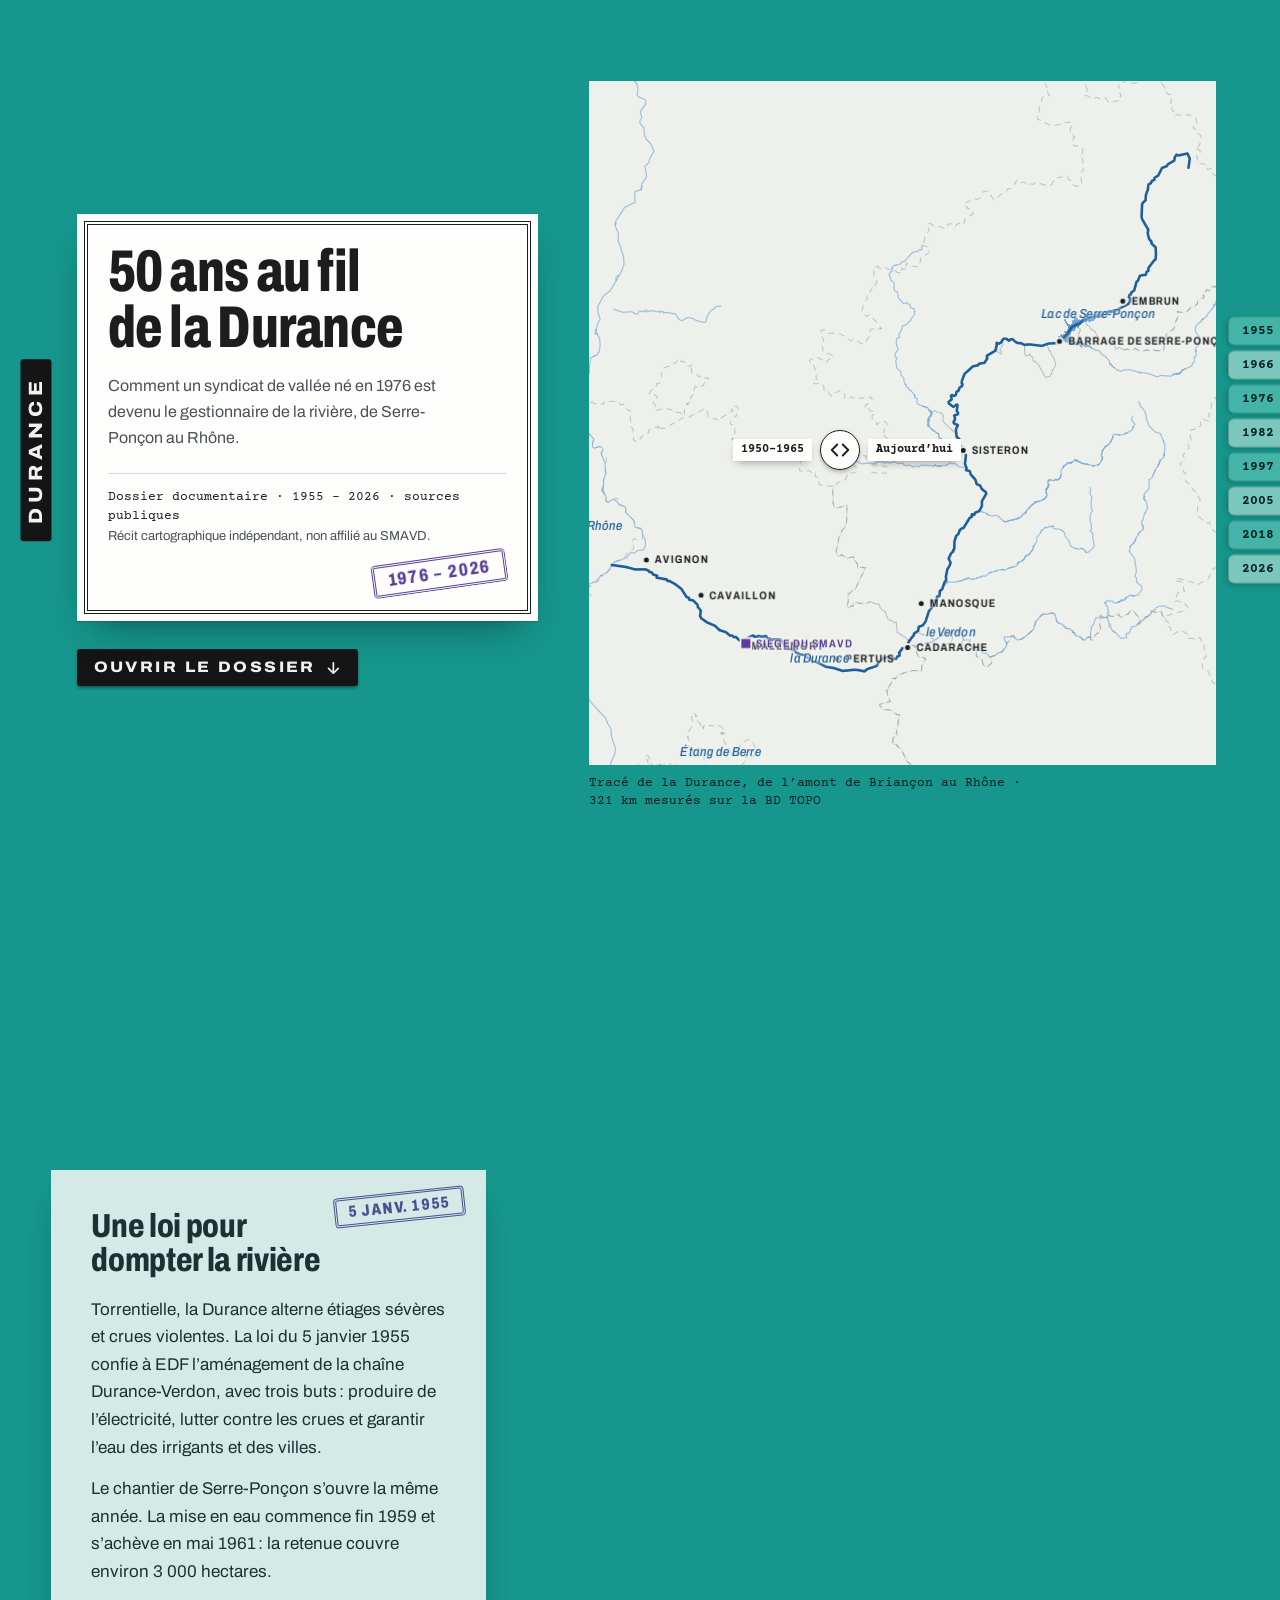
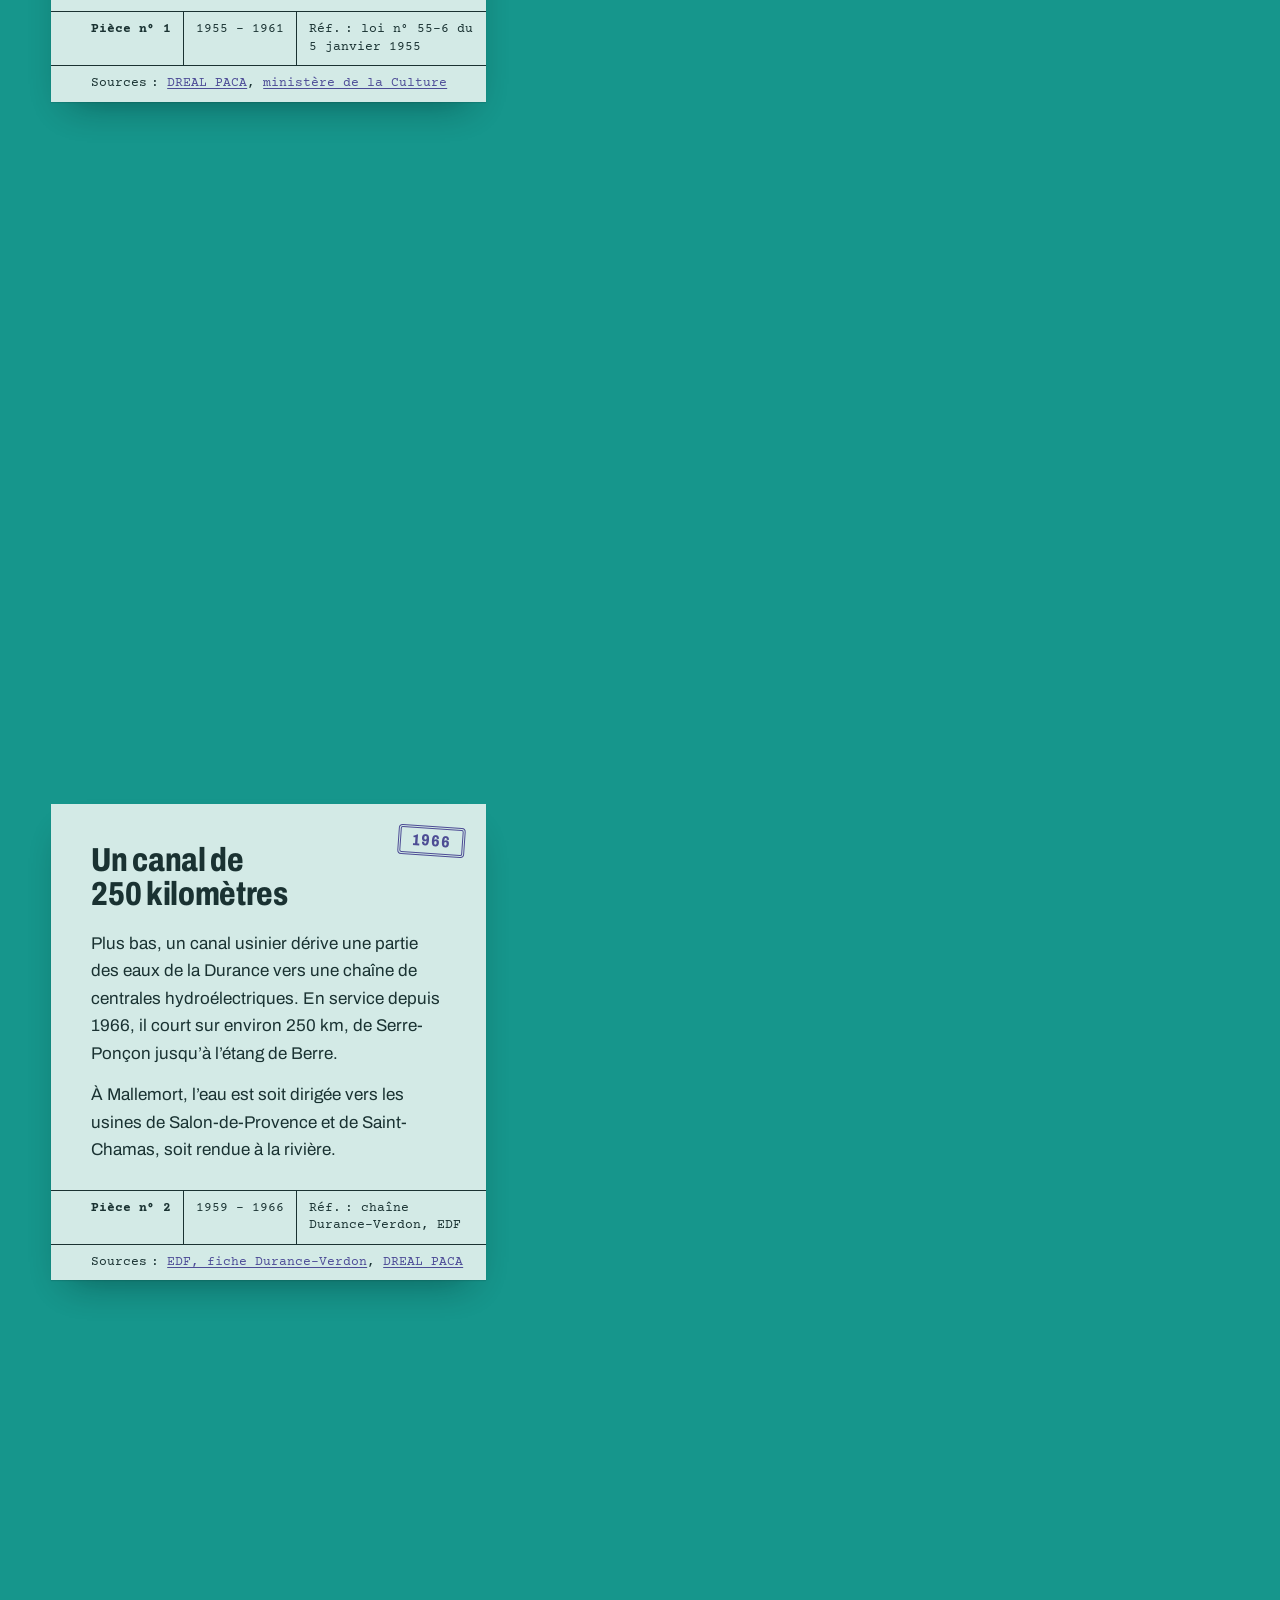
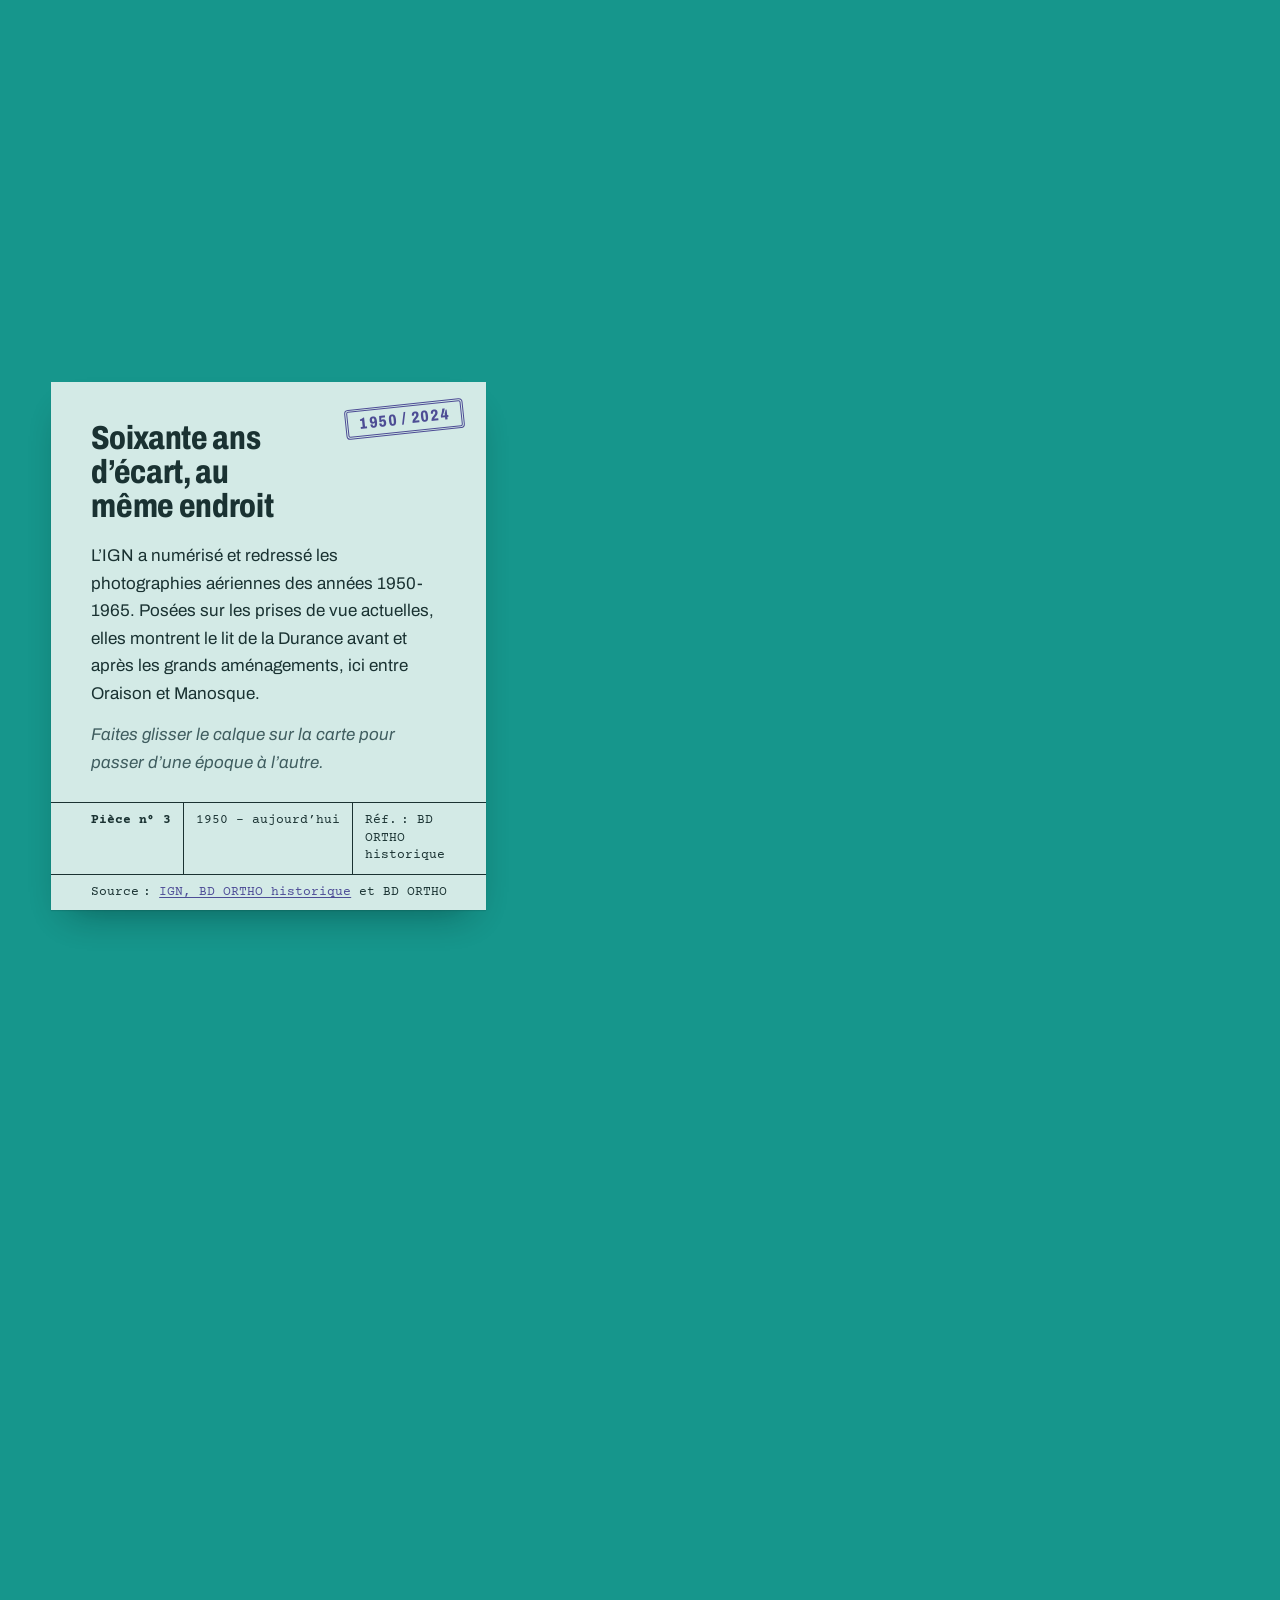
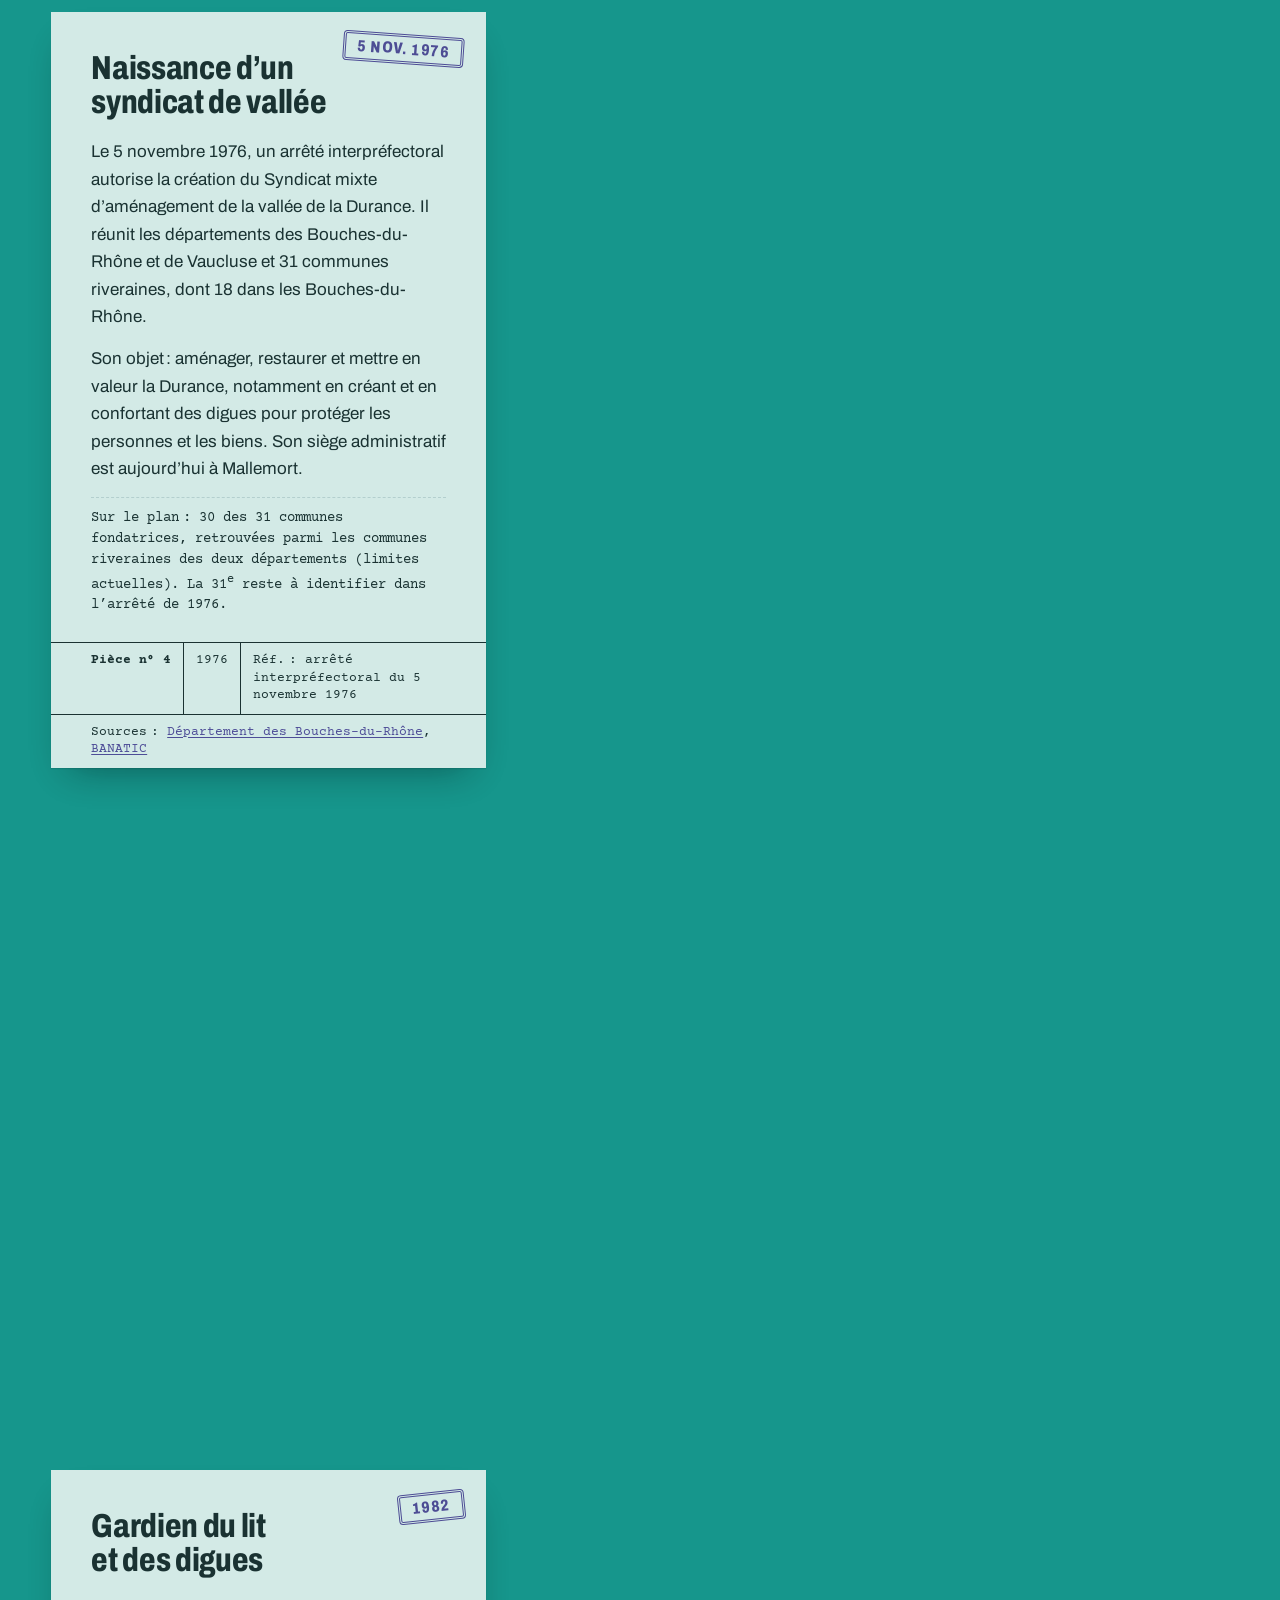
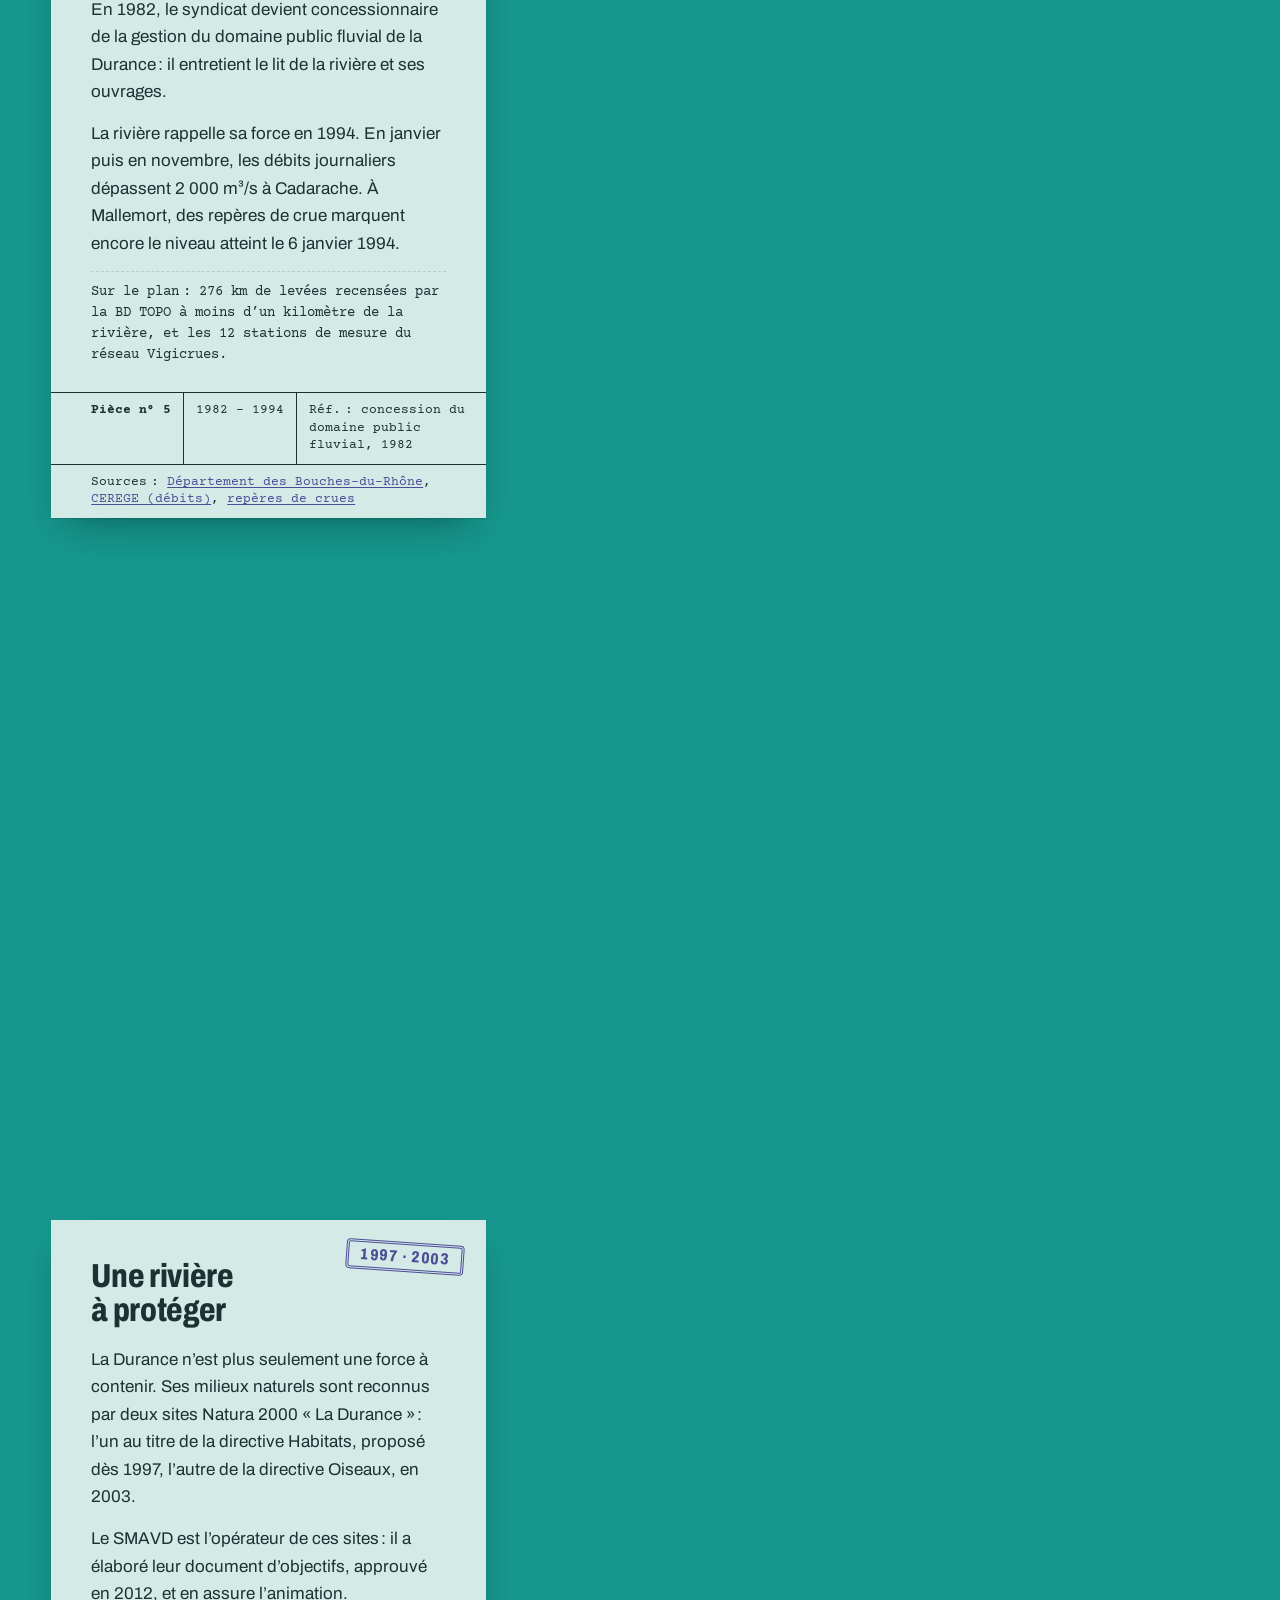
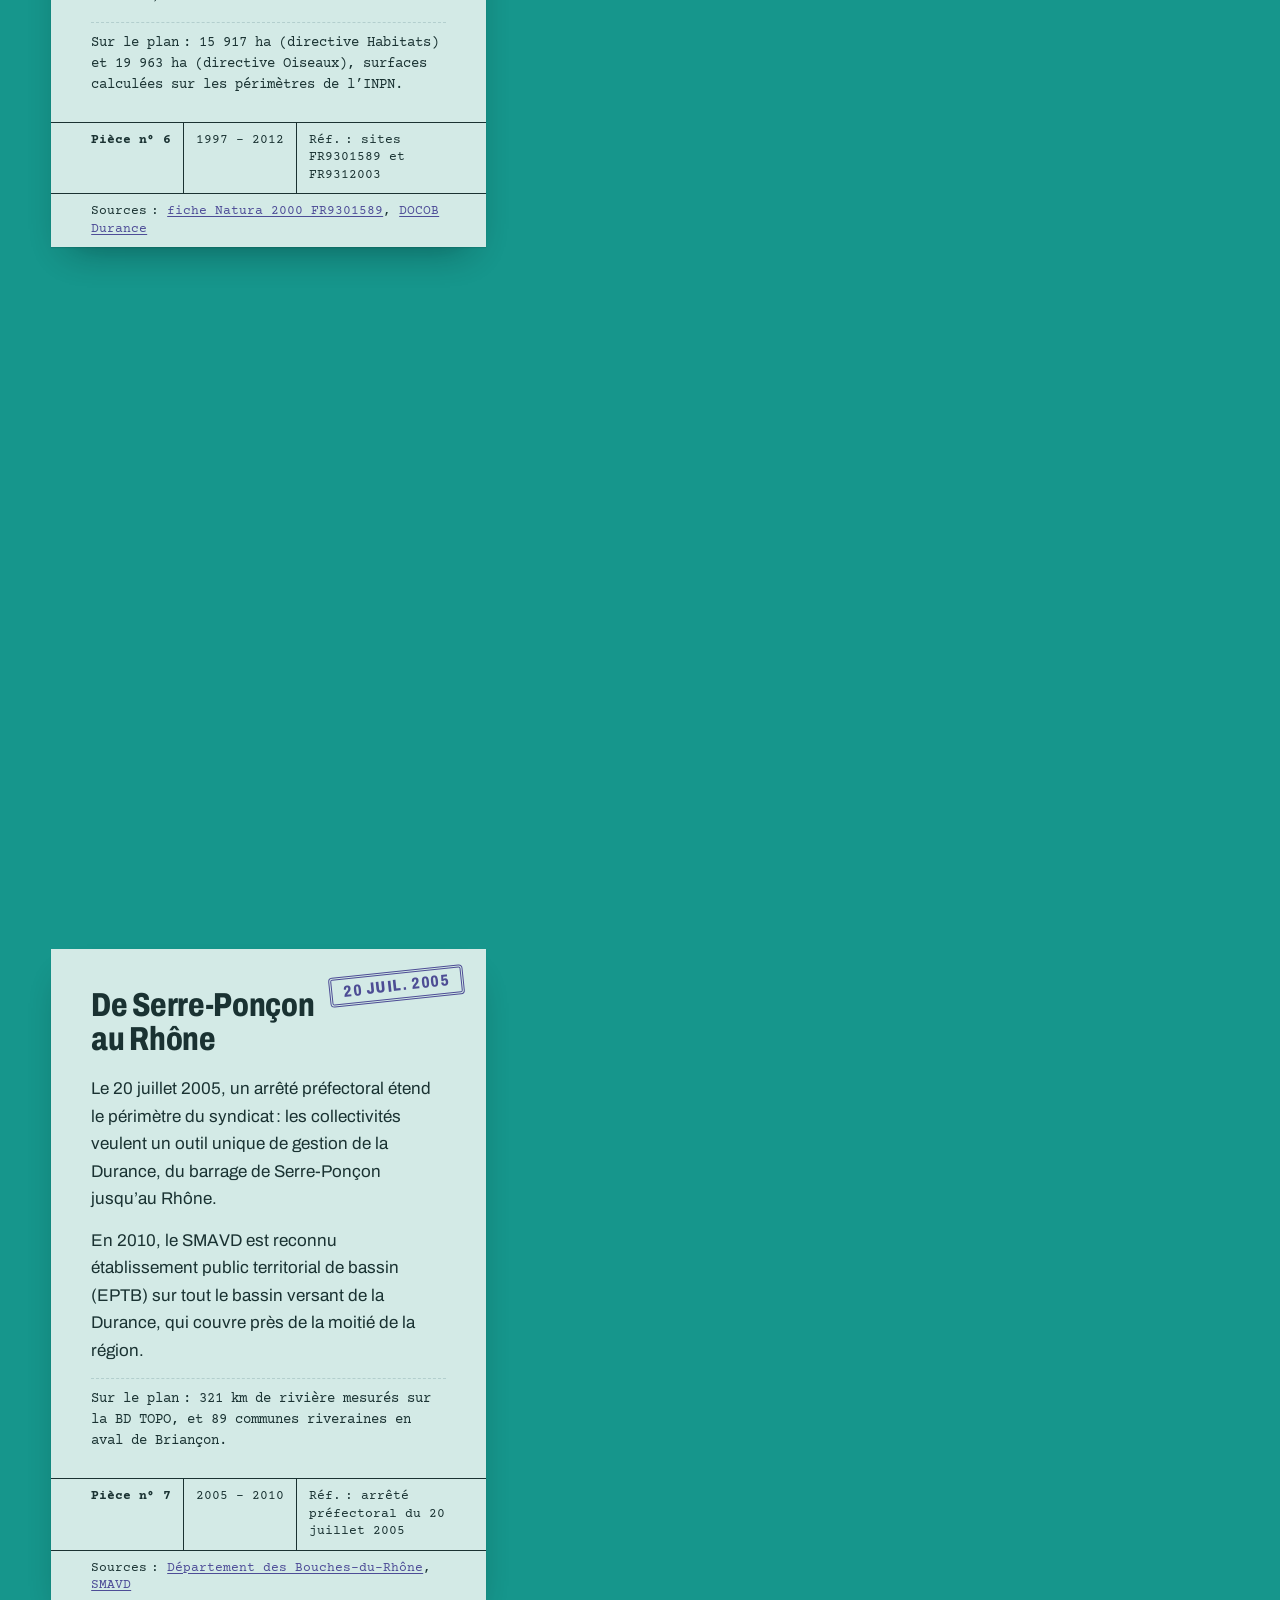
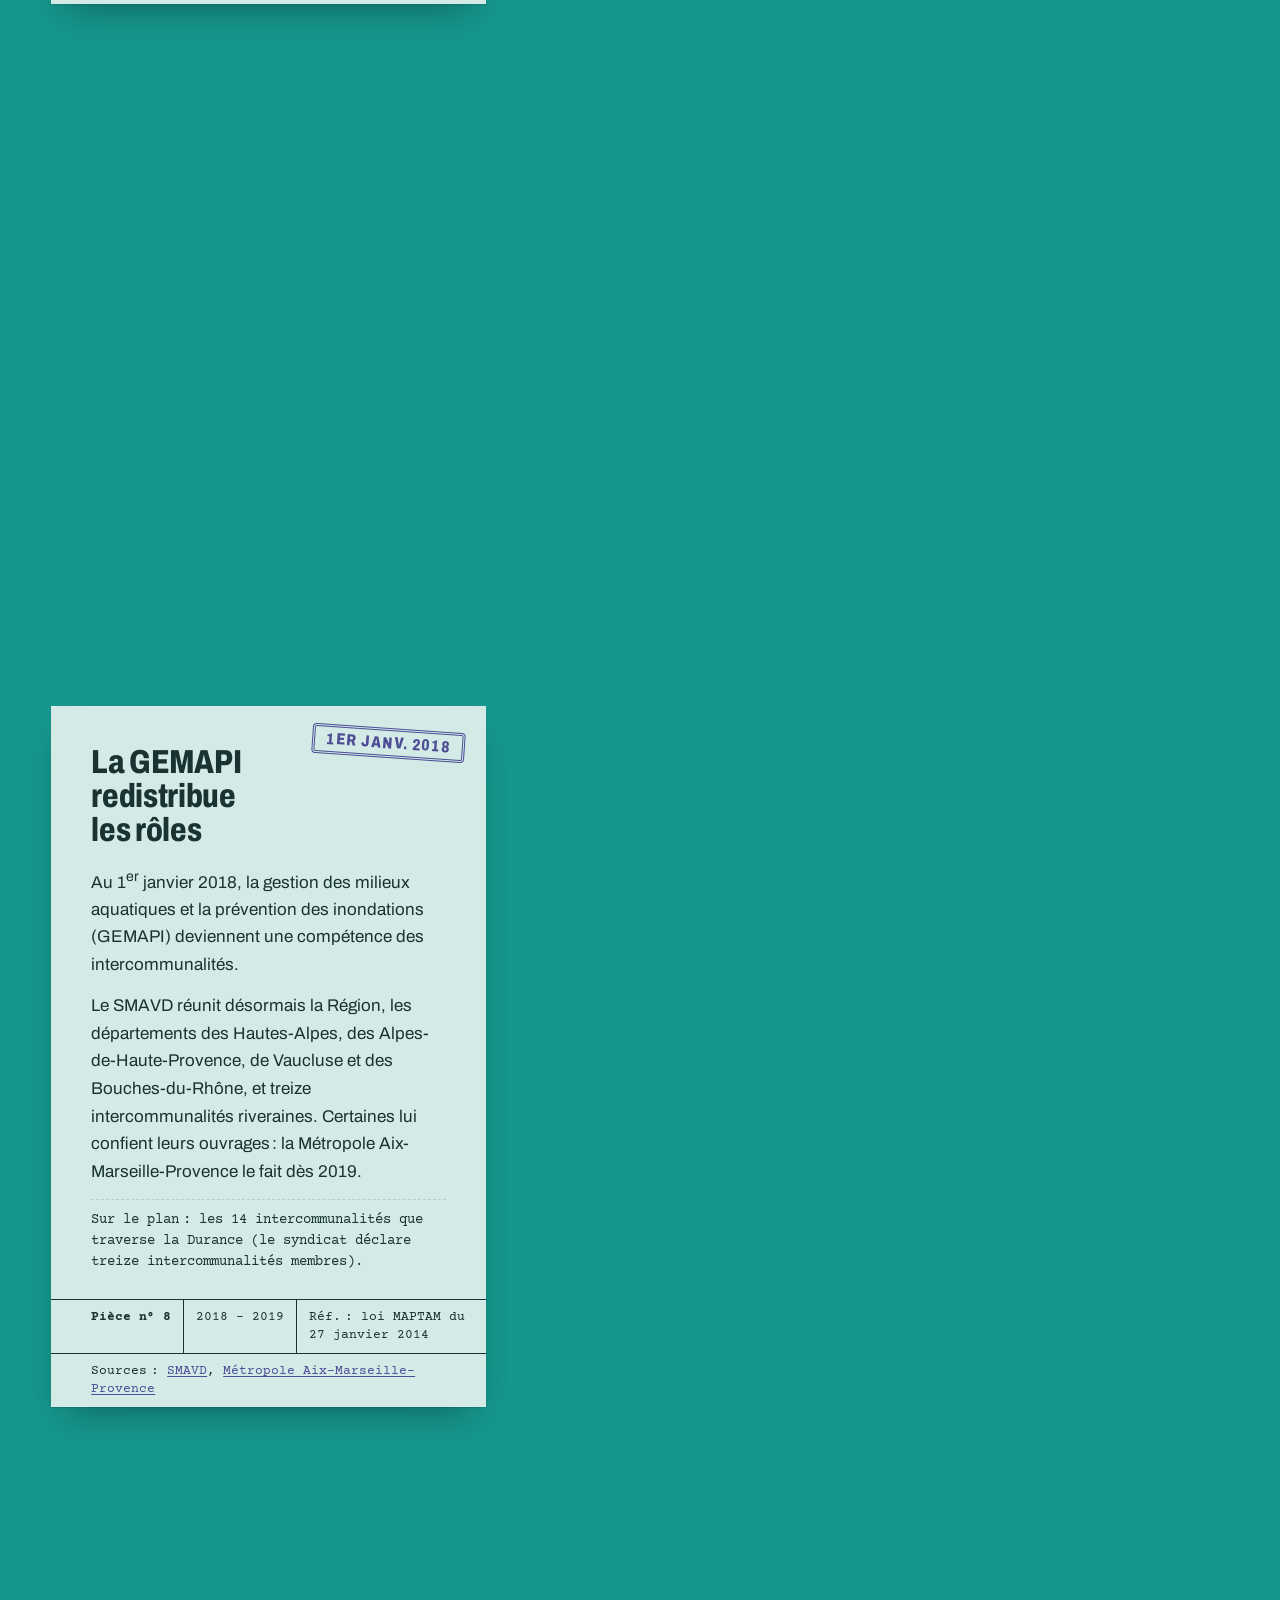
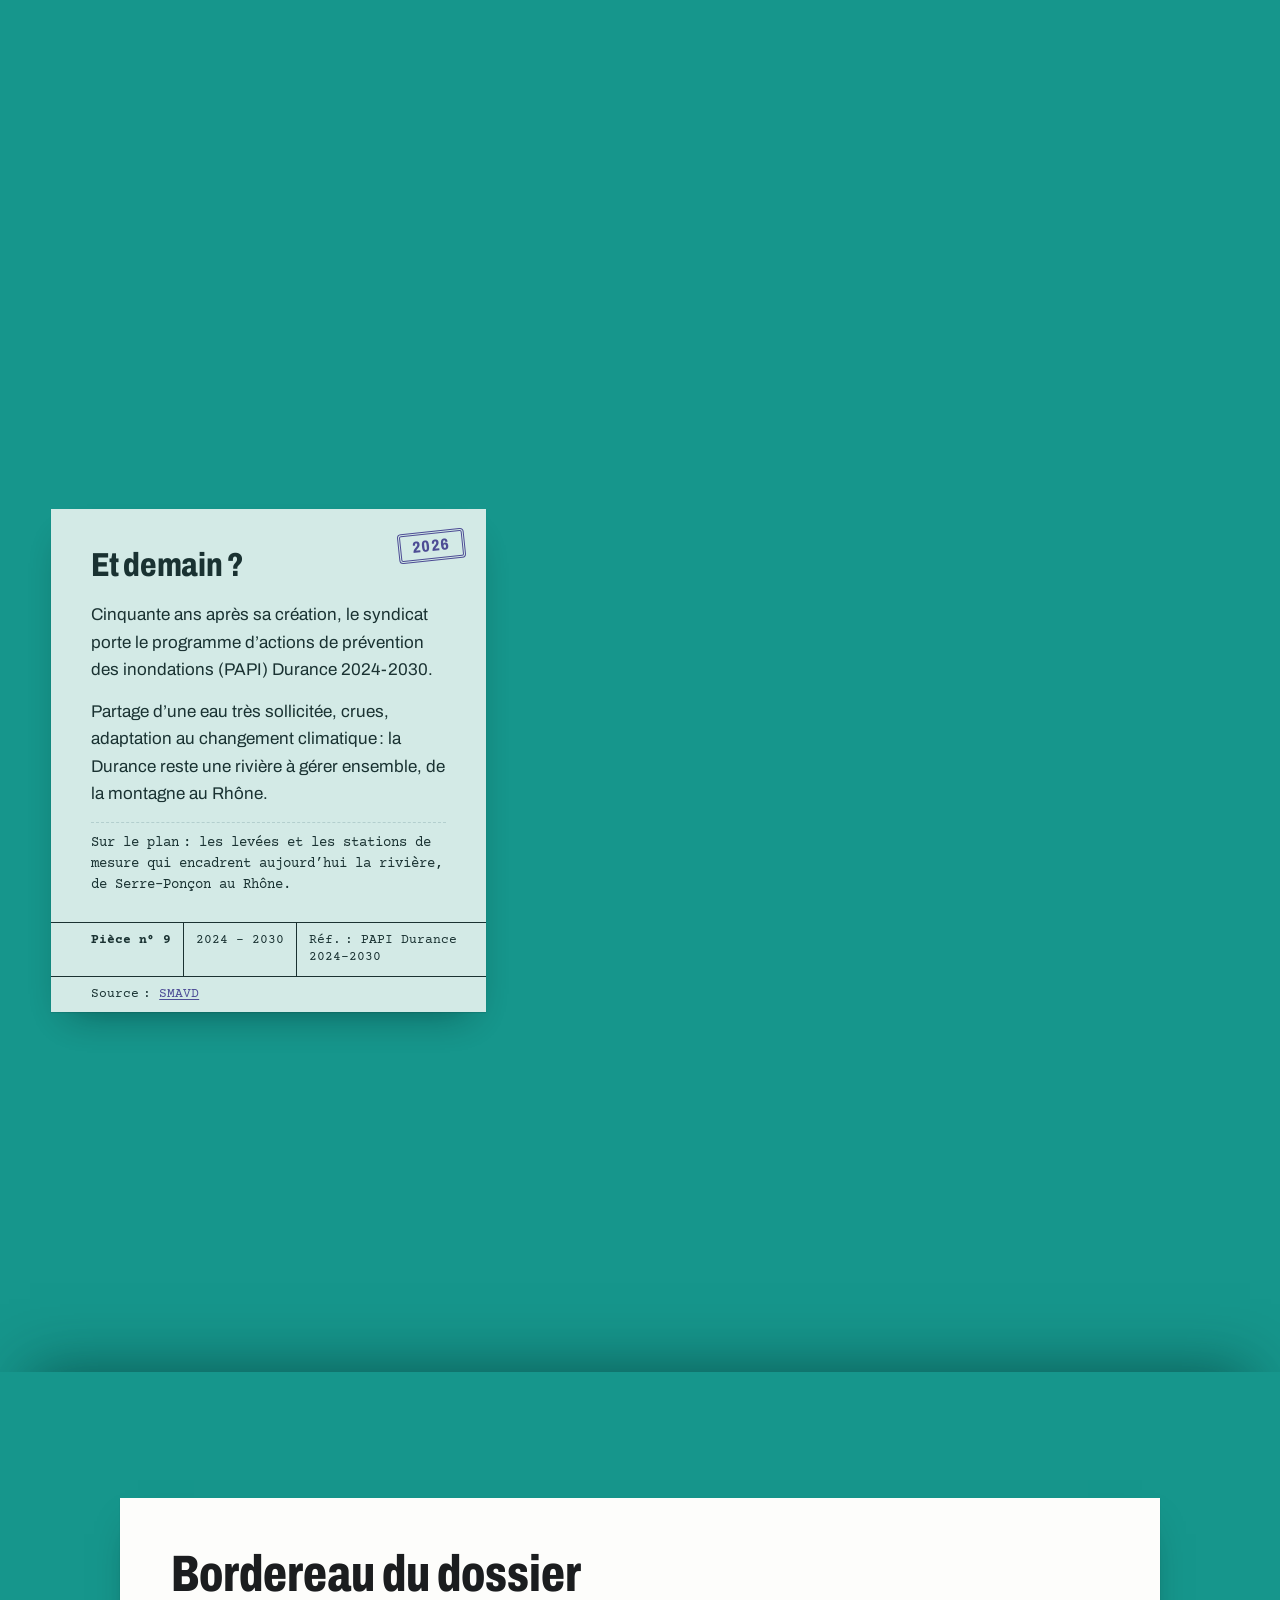
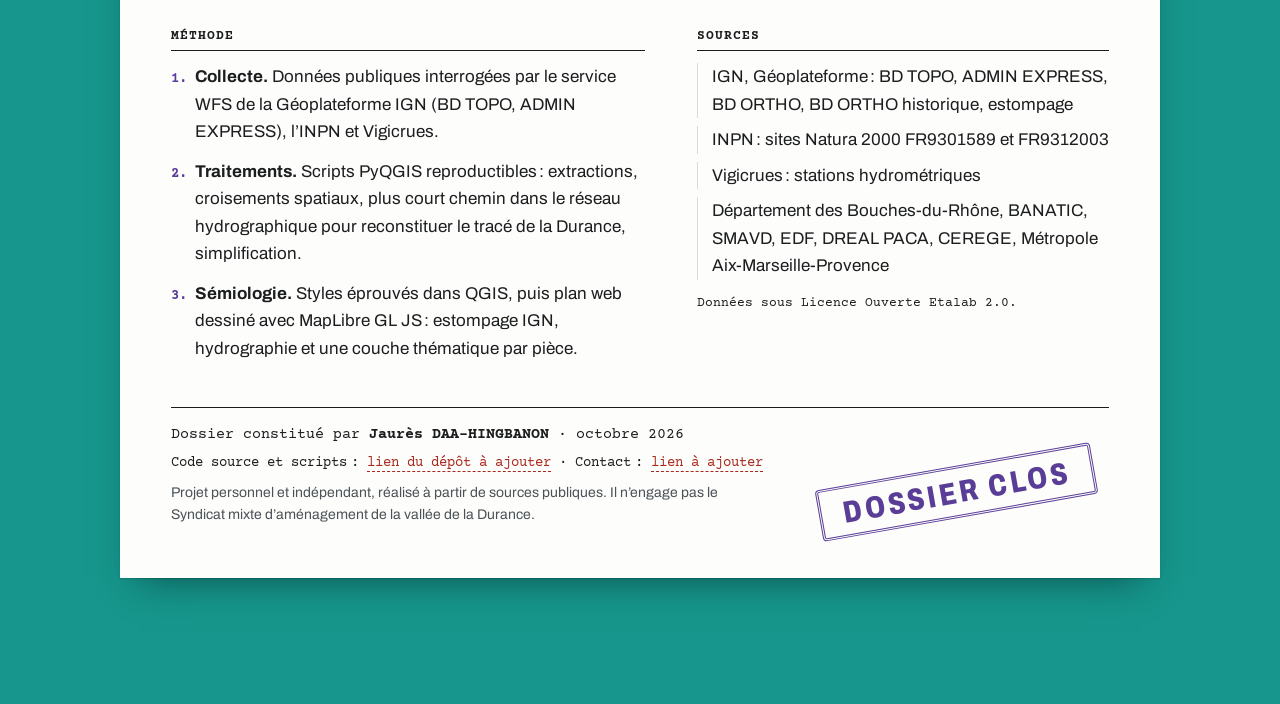
==== web/index.html @ f9f1a430 "StoryMap : 50 ans au fil de la Durance" ====
<!doctype html>
<html lang="fr">
<head>
<meta charset="utf-8">
<meta name="viewport" content="width=device-width, initial-scale=1">
<title>50 ans au fil de la Durance — récit cartographique</title>
<meta name="description" content="De la loi de 1955 à la GEMAPI&#8239;: l’histoire du Syndicat mixte d’aménagement de la vallée de la Durance racontée en cartes, à partir de données publiques.">
<meta property="og:title" content="50 ans au fil de la Durance">
<meta property="og:description" content="Récit cartographique indépendant&#8239;: 1955-2026, la Durance et le syndicat qui la gère.">
<meta name="theme-color" content="#16968c">
<link rel="preload" href="assets/fonts/archivo-normal-100_900-latin.woff2" as="font" type="font/woff2" crossorigin>
<link rel="stylesheet" href="assets/css/fonts.css">
<link rel="stylesheet" href="assets/vendor/maplibre-gl.css">
<link rel="stylesheet" href="assets/css/storymap.css">
</head>
<body>

<a class="evitement" href="#p-loi1955">Aller au récit</a>

<!-- Plan annexé : la carte reste derrière tout le dossier -->
<div id="carte" class="carte" role="region" aria-label="Carte interactive de la Durance"></div>
<div id="calque" class="calque">
  <div id="calque-carte" class="calque-carte"></div>
  <span class="calque-ligne" aria-hidden="true"></span>
  <button class="calque-poignee" type="button" role="slider" aria-label="Position du calque de 1950-1965"
          aria-valuemin="0" aria-valuemax="100" aria-valuenow="50">
    <span class="calque-date">1950-1965</span>
    <svg viewBox="0 0 24 24" aria-hidden="true"><path d="M9 6 3 12l6 6M15 6l6 6-6 6"/></svg>
    <span class="calque-date">Aujourd’hui</span>
  </button>
</div>

<header class="couverture" id="couverture" data-etape="couverture">
  <!-- Étiquette Dymo collée sur le dos de la chemise -->
  <p class="dymo dymo-dos" aria-hidden="true">Durance</p>
  <div class="fenetre" aria-hidden="true">
    <p class="fenetre-legende">Tracé de la Durance, de l’amont de Briançon au Rhône · 321&nbsp;km mesurés sur la BD TOPO</p>
  </div>
  <div class="couverture-texte">
    <div class="etiquette">
      <h1>50 ans au fil de la Durance</h1>
      <p class="etiquette-sous-titre">Comment un syndicat de vallée né en 1976 est devenu le gestionnaire de la rivière, de Serre-Ponçon au Rhône.</p>
      <div class="etiquette-pied">
        <p class="etiquette-cote">Dossier documentaire · 1955 – 2026 · sources publiques<br>
          <span>Récit cartographique indépendant, non affilié au SMAVD.</span></p>
        <p class="tampon tampon-couverture" aria-hidden="true">1976 – 2026</p>
      </div>
    </div>
    <a class="bouton-dymo" href="#p-loi1955">
      Ouvrir le dossier
      <svg viewBox="0 0 24 24" aria-hidden="true"><path d="M12 4v15M5 12l7 7 7-7"/></svg>
    </a>
  </div>
</header>

<nav class="intercalaires" aria-label="Intercalaires du dossier">
  <a href="#p-loi1955" data-etape="loi1955">1955</a>
  <a href="#p-canal" data-etape="canal">1966</a>
  <a href="#p-creation" data-etape="creation">1976</a>
  <a href="#p-digues" data-etape="digues">1982</a>
  <a href="#p-nature" data-etape="nature">1997</a>
  <a href="#p-bassin" data-etape="bassin">2005</a>
  <a href="#p-gemapi" data-etape="gemapi">2018</a>
  <a href="#p-demain" data-etape="demain">2026</a>
</nav>

<aside class="cartouche" aria-label="Cartouche du plan">
  <p class="c-titre"><strong id="c-plan">La Durance, de la source au Rhône</strong></p>
  <ul class="c-legende" id="c-legende"></ul>
  <div class="c-pied">
    <span class="c-num" id="c-num">Plan d’ensemble</span>
    <div class="c-annee" id="c-annee" aria-label="Année">
      <span>1</span><span>9</span><span>7</span><span>6</span>
    </div>
    <svg class="c-nord" id="c-nord" viewBox="0 0 24 32" aria-label="Nord" role="img">
      <path class="c-nord-plein" d="M12 2 4 26l8-5z"/><path class="c-nord-vide" d="M12 2l8 24-8-5z"/>
      <text x="12" y="32" text-anchor="middle">N</text>
    </svg>
    <div class="c-echelle" id="c-echelle"><span class="c-barre"></span><span class="c-valeur">10 km</span></div>
  </div>
  <p class="c-lecture" id="c-lecture" aria-live="off">—</p>
  <p class="c-sources">IGN · INPN · Vigicrues — Licence Etalab 2.0 · MapLibre</p>
  <button class="c-recentrer" id="c-recentrer" type="button" hidden>Recentrer le plan</button>
  <p class="c-alerte" id="c-alerte" role="status" hidden></p>
</aside>

<main class="dossier" id="dossier">

  <article class="piece" id="p-loi1955" data-etape="loi1955">
    <p class="tampon tampon-date" aria-hidden="true">5 janv. 1955</p>
    <h2>Une loi pour dompter la rivière</h2>
    <p>Torrentielle, la Durance alterne étiages sévères et crues violentes. La loi du 5 janvier 1955 confie à EDF l’aménagement de la chaîne Durance-Verdon, avec trois buts&#8239;: produire de l’électricité, lutter contre les crues et garantir l’eau des irrigants et des villes.</p>
    <p>Le chantier de Serre-Ponçon s’ouvre la même année. La mise en eau commence fin 1959 et s’achève en mai 1961&#8239;: la retenue couvre environ 3&nbsp;000 hectares.</p>
    <footer class="piece-pied">
      <span>Pièce n°&nbsp;1</span><span>1955 – 1961</span><span class="piece-ref">Réf.&#8239;: loi n°&nbsp;55-6 du 5 janvier 1955</span>
      <span class="piece-sources">Sources&#8239;: <a href="https://www.paca.developpement-durable.gouv.fr/IMG/pdf/note_de_synthese-2.pdf">DREAL PACA</a>, <a href="https://www.culture.gouv.fr/regions/Drac-Provence-Alpes-Cote-d-Azur/Politique-et-actions-culturelles/Architecture-contemporaine-remarquable-en-Paca/le-label-architecture-contemporaine-remarquable-en-provence-alpes-cote-d-azur/Label-ACR-Hautes-Alpes/Espinasses-Rousset-Savines-le-Lac-Ouvrages-de-Serre-Poncon">ministère de la Culture</a></span>
    </footer>
  </article>

  <article class="piece" id="p-canal" data-etape="canal">
    <p class="tampon tampon-date" aria-hidden="true">1966</p>
    <h2>Un canal de 250 kilomètres</h2>
    <p>Plus bas, un canal usinier dérive une partie des eaux de la Durance vers une chaîne de centrales hydroélectriques. En service depuis 1966, il court sur environ 250&nbsp;km, de Serre-Ponçon jusqu’à l’étang de Berre.</p>
    <p>À Mallemort, l’eau est soit dirigée vers les usines de Salon-de-Provence et de Saint-Chamas, soit rendue à la rivière.</p>
    <footer class="piece-pied">
      <span>Pièce n°&nbsp;2</span><span>1959 – 1966</span><span class="piece-ref">Réf.&#8239;: chaîne Durance-Verdon, EDF</span>
      <span class="piece-sources">Sources&#8239;: <a href="https://www.edf.fr/sites/groupe/files/Hydraulique/page%20durance%20verdon/fiche_edf_duranceverdon.pdf">EDF, fiche Durance-Verdon</a>, <a href="https://www.paca.developpement-durable.gouv.fr/IMG/pdf/note_de_synthese-2.pdf">DREAL PACA</a></span>
    </footer>
  </article>

  <article class="piece" id="p-calque" data-etape="calque">
    <p class="tampon tampon-date" aria-hidden="true">1950 / 2024</p>
    <h2>Soixante ans d’écart, au même endroit</h2>
    <p>L’IGN a numérisé et redressé les photographies aériennes des années 1950-1965. Posées sur les prises de vue actuelles, elles montrent le lit de la Durance avant et après les grands aménagements, ici entre Oraison et Manosque.</p>
    <p class="consigne">Faites glisser le calque sur la carte pour passer d’une époque à l’autre.</p>
    <footer class="piece-pied">
      <span>Pièce n°&nbsp;3</span><span>1950 – aujourd’hui</span><span class="piece-ref">Réf.&#8239;: BD ORTHO historique</span>
      <span class="piece-sources">Source&#8239;: <a href="https://cartes.gouv.fr/rechercher-une-donnee/dataset/IGNF_BD-ORTHO-HISTO">IGN, BD ORTHO historique</a> et BD ORTHO</span>
    </footer>
  </article>

  <article class="piece" id="p-creation" data-etape="creation">
    <p class="tampon tampon-date" aria-hidden="true">5 nov. 1976</p>
    <h2>Naissance d’un syndicat de vallée</h2>
    <p>Le 5 novembre 1976, un arrêté interpréfectoral autorise la création du Syndicat mixte d’aménagement de la vallée de la Durance. Il réunit les départements des Bouches-du-Rhône et de Vaucluse et 31 communes riveraines, dont 18 dans les Bouches-du-Rhône.</p>
    <p>Son objet&#8239;: aménager, restaurer et mettre en valeur la Durance, notamment en créant et en confortant des digues pour protéger les personnes et les biens. Son siège administratif est aujourd’hui à Mallemort.</p>
    <p class="mesure">Sur le plan&#8239;: 30 des 31 communes fondatrices, retrouvées parmi les communes riveraines des deux départements (limites actuelles). La 31<sup>e</sup> reste à identifier dans l’arrêté de 1976.</p>
    <footer class="piece-pied">
      <span>Pièce n°&nbsp;4</span><span>1976</span><span class="piece-ref">Réf.&#8239;: arrêté interpréfectoral du 5 novembre 1976</span>
      <span class="piece-sources">Sources&#8239;: <a href="https://www.departement13.fr/uploads/delibs/R0XUV.pdf">Département des Bouches-du-Rhône</a>, <a href="https://www.banatic.interieur.gouv.fr/intercommunalite/258402304-sm-d-amenagement-de-la-vallee-de-la-durance--smavd">BANATIC</a></span>
    </footer>
  </article>

  <article class="piece" id="p-digues" data-etape="digues">
    <p class="tampon tampon-date" aria-hidden="true">1982</p>
    <h2>Gardien du lit et des digues</h2>
    <p>En 1982, le syndicat devient concessionnaire de la gestion du domaine public fluvial de la Durance&#8239;: il entretient le lit de la rivière et ses ouvrages.</p>
    <p>La rivière rappelle sa force en 1994. En janvier puis en novembre, les débits journaliers dépassent 2&nbsp;000&nbsp;m³/s à Cadarache. À Mallemort, des repères de crue marquent encore le niveau atteint le 6 janvier 1994.</p>
    <p class="mesure">Sur le plan&#8239;: 276&nbsp;km de levées recensées par la BD TOPO à moins d’un kilomètre de la rivière, et les 12 stations de mesure du réseau Vigicrues.</p>
    <footer class="piece-pied">
      <span>Pièce n°&nbsp;5</span><span>1982 – 1994</span><span class="piece-ref">Réf.&#8239;: concession du domaine public fluvial, 1982</span>
      <span class="piece-sources">Sources&#8239;: <a href="https://www.departement13.fr/uploads/delibs/R0XUV.pdf">Département des Bouches-du-Rhône</a>, <a href="https://biosisol.cerege.fr/squelettes/pdf/SourcesDoc/1994.pdf">CEREGE (débits)</a>, <a href="https://www.reperesdecrues.developpement-durable.gouv.fr/">repères de crues</a></span>
    </footer>
  </article>

  <article class="piece" id="p-nature" data-etape="nature">
    <p class="tampon tampon-date" aria-hidden="true">1997 · 2003</p>
    <h2>Une rivière à protéger</h2>
    <p>La Durance n’est plus seulement une force à contenir. Ses milieux naturels sont reconnus par deux sites Natura 2000 «&nbsp;La Durance&nbsp;»&#8239;: l’un au titre de la directive Habitats, proposé dès 1997, l’autre de la directive Oiseaux, en 2003.</p>
    <p>Le SMAVD est l’opérateur de ces sites&#8239;: il a élaboré leur document d’objectifs, approuvé en 2012, et en assure l’animation.</p>
    <p class="mesure">Sur le plan&#8239;: 15&nbsp;917&nbsp;ha (directive Habitats) et 19&nbsp;963&nbsp;ha (directive Oiseaux), surfaces calculées sur les périmètres de l’INPN.</p>
    <footer class="piece-pied">
      <span>Pièce n°&nbsp;6</span><span>1997 – 2012</span><span class="piece-ref">Réf.&#8239;: sites FR9301589 et FR9312003</span>
      <span class="piece-sources">Sources&#8239;: <a href="https://www.paca.developpement-durable.gouv.fr/IMG/pdf/annexe_9.3_fr9301589_fiche_n2000.pdf">fiche Natura 2000 FR9301589</a>, <a href="https://www.smavd.org/wp-content/uploads/2023/02/2012-SMAVD-DOCOB-Durance-Synthese.pdf">DOCOB Durance</a></span>
    </footer>
  </article>

  <article class="piece" id="p-bassin" data-etape="bassin">
    <p class="tampon tampon-date" aria-hidden="true">20 juil. 2005</p>
    <h2>De Serre-Ponçon au Rhône</h2>
    <p>Le 20 juillet 2005, un arrêté préfectoral étend le périmètre du syndicat&#8239;: les collectivités veulent un outil unique de gestion de la Durance, du barrage de Serre-Ponçon jusqu’au Rhône.</p>
    <p>En 2010, le SMAVD est reconnu établissement public territorial de bassin (EPTB) sur tout le bassin versant de la Durance, qui couvre près de la moitié de la région.</p>
    <p class="mesure">Sur le plan&#8239;: 321&nbsp;km de rivière mesurés sur la BD TOPO, et 89 communes riveraines en aval de Briançon.</p>
    <footer class="piece-pied">
      <span>Pièce n°&nbsp;7</span><span>2005 – 2010</span><span class="piece-ref">Réf.&#8239;: arrêté préfectoral du 20 juillet 2005</span>
      <span class="piece-sources">Sources&#8239;: <a href="https://www.departement13.fr/uploads/delibs/R0XUV.pdf">Département des Bouches-du-Rhône</a>, <a href="https://www.smavd.org/eptb-durance/">SMAVD</a></span>
    </footer>
  </article>

  <article class="piece" id="p-gemapi" data-etape="gemapi">
    <p class="tampon tampon-date" aria-hidden="true">1er janv. 2018</p>
    <h2>La GEMAPI redistribue les rôles</h2>
    <p>Au 1<sup>er</sup> janvier 2018, la gestion des milieux aquatiques et la prévention des inondations (GEMAPI) deviennent une compétence des intercommunalités.</p>
    <p>Le SMAVD réunit désormais la Région, les départements des Hautes-Alpes, des Alpes-de-Haute-Provence, de Vaucluse et des Bouches-du-Rhône, et treize intercommunalités riveraines. Certaines lui confient leurs ouvrages&#8239;: la Métropole Aix-Marseille-Provence le fait dès 2019.</p>
    <p class="mesure">Sur le plan&#8239;: les 14 intercommunalités que traverse la Durance (le syndicat déclare treize intercommunalités membres).</p>
    <footer class="piece-pied">
      <span>Pièce n°&nbsp;8</span><span>2018 – 2019</span><span class="piece-ref">Réf.&#8239;: loi MAPTAM du 27 janvier 2014</span>
      <span class="piece-sources">Sources&#8239;: <a href="https://www.smavd.org/eptb-durance/">SMAVD</a>, <a href="https://deliberations.ampmetropole.fr/documents/metropole/deliberations/2021/10/07/DELIBERATION/D0FHE.pdf">Métropole Aix-Marseille-Provence</a></span>
    </footer>
  </article>

  <article class="piece" id="p-demain" data-etape="demain">
    <p class="tampon tampon-date" aria-hidden="true">2026</p>
    <h2>Et demain&nbsp;?</h2>
    <p>Cinquante ans après sa création, le syndicat porte le programme d’actions de prévention des inondations (PAPI) Durance 2024-2030.</p>
    <p>Partage d’une eau très sollicitée, crues, adaptation au changement climatique&#8239;: la Durance reste une rivière à gérer ensemble, de la montagne au Rhône.</p>
    <p class="mesure">Sur le plan&#8239;: les levées et les stations de mesure qui encadrent aujourd’hui la rivière, de Serre-Ponçon au Rhône.</p>
    <footer class="piece-pied">
      <span>Pièce n°&nbsp;9</span><span>2024 – 2030</span><span class="piece-ref">Réf.&#8239;: PAPI Durance 2024-2030</span>
      <span class="piece-sources">Source&#8239;: <a href="https://www.smavd.org/">SMAVD</a></span>
    </footer>
  </article>

</main>

<section class="dos" id="bordereau" data-etape="bordereau" aria-labelledby="titre-bordereau">
  <div class="bordereau">
    <h2 id="titre-bordereau">Bordereau du dossier</h2>
    <div class="bordereau-colonnes">
      <div>
        <h3>Méthode</h3>
        <ol class="methode">
          <li><b>Collecte.</b> Données publiques interrogées par le service WFS de la Géoplateforme IGN (BD TOPO, ADMIN EXPRESS), l’INPN et Vigicrues.</li>
          <li><b>Traitements.</b> Scripts PyQGIS reproductibles&#8239;: extractions, croisements spatiaux, plus court chemin dans le réseau hydrographique pour reconstituer le tracé de la Durance, simplification.</li>
          <li><b>Sémiologie.</b> Styles éprouvés dans QGIS, puis plan web dessiné avec MapLibre GL JS&#8239;: estompage IGN, hydrographie et une couche thématique par pièce.</li>
        </ol>
      </div>
      <div>
        <h3>Sources</h3>
        <ul class="sources">
          <li>IGN, Géoplateforme&#8239;: BD TOPO, ADMIN EXPRESS, BD ORTHO, BD ORTHO historique, estompage</li>
          <li>INPN&#8239;: sites Natura 2000 FR9301589 et FR9312003</li>
          <li>Vigicrues&#8239;: stations hydrométriques</li>
          <li>Département des Bouches-du-Rhône, BANATIC, SMAVD, EDF, DREAL PACA, CEREGE, Métropole Aix-Marseille-Provence</li>
        </ul>
        <p class="licence">Données sous Licence Ouverte Etalab 2.0.</p>
      </div>
    </div>
    <p class="signature">Dossier constitué par <b>Jaurès DAA-HINGBANON</b> · octobre 2026</p>
    <!-- À compléter avant publication : adresse du dépôt de code et lien de contact -->
    <p class="liens">Code source et scripts&#8239;: <span class="a-completer">lien du dépôt à ajouter</span> · Contact&#8239;: <span class="a-completer">lien à ajouter</span></p>
    <p class="avertissement">Projet personnel et indépendant, réalisé à partir de sources publiques. Il n’engage pas le Syndicat mixte d’aménagement de la vallée de la Durance.</p>
    <p class="tampon tampon-clos" aria-hidden="true">Dossier clos</p>
  </div>
</section>

<script src="assets/vendor/maplibre-gl.js"></script>
<script src="assets/js/storymap.js"></script>
</body>
</html>
---- web/assets/css/fonts.css ----
/* Polices auto-hébergées (SIL Open Font License) : Archivo (Omnibus-Type), Courier Prime (Quote-Unquote Apps) */
/* latin-ext */
@font-face {
  font-family: 'Archivo';
  font-style: italic;
  font-weight: 100 900;
  font-stretch: 62% 125%;
  font-display: swap;
  src: url(../fonts/archivo-italic-100_900-latin-ext.woff2) format('woff2');
  unicode-range: U+0100-02BA, U+02BD-02C5, U+02C7-02CC, U+02CE-02D7, U+02DD-02FF, U+0304, U+0308, U+0329, U+1D00-1DBF, U+1E00-1E9F, U+1EF2-1EFF, U+2020, U+20A0-20AB, U+20AD-20C4, U+2113, U+2C60-2C7F, U+A720-A7FF;
}
/* latin */
@font-face {
  font-family: 'Archivo';
  font-style: italic;
  font-weight: 100 900;
  font-stretch: 62% 125%;
  font-display: swap;
  src: url(../fonts/archivo-italic-100_900-latin.woff2) format('woff2');
  unicode-range: U+0000-00FF, U+0131, U+0152-0153, U+02BB-02BC, U+02C6, U+02DA, U+02DC, U+0304, U+0308, U+0329, U+2000-206F, U+20AC, U+2122, U+2191, U+2193, U+2212, U+2215, U+FEFF, U+FFFD;
}
/* latin-ext */
@font-face {
  font-family: 'Archivo';
  font-style: normal;
  font-weight: 100 900;
  font-stretch: 62% 125%;
  font-display: swap;
  src: url(../fonts/archivo-normal-100_900-latin-ext.woff2) format('woff2');
  unicode-range: U+0100-02BA, U+02BD-02C5, U+02C7-02CC, U+02CE-02D7, U+02DD-02FF, U+0304, U+0308, U+0329, U+1D00-1DBF, U+1E00-1E9F, U+1EF2-1EFF, U+2020, U+20A0-20AB, U+20AD-20C4, U+2113, U+2C60-2C7F, U+A720-A7FF;
}
/* latin */
@font-face {
  font-family: 'Archivo';
  font-style: normal;
  font-weight: 100 900;
  font-stretch: 62% 125%;
  font-display: swap;
  src: url(../fonts/archivo-normal-100_900-latin.woff2) format('woff2');
  unicode-range: U+0000-00FF, U+0131, U+0152-0153, U+02BB-02BC, U+02C6, U+02DA, U+02DC, U+0304, U+0308, U+0329, U+2000-206F, U+20AC, U+2122, U+2191, U+2193, U+2212, U+2215, U+FEFF, U+FFFD;
}
/* latin-ext */
@font-face {
  font-family: 'Courier Prime';
  font-style: normal;
  font-weight: 400;
  font-display: swap;
  src: url(../fonts/courierprime-normal-400-latin-ext.woff2) format('woff2');
  unicode-range: U+0100-02BA, U+02BD-02C5, U+02C7-02CC, U+02CE-02D7, U+02DD-02FF, U+0304, U+0308, U+0329, U+1D00-1DBF, U+1E00-1E9F, U+1EF2-1EFF, U+2020, U+20A0-20AB, U+20AD-20C4, U+2113, U+2C60-2C7F, U+A720-A7FF;
}
/* latin */
@font-face {
  font-family: 'Courier Prime';
  font-style: normal;
  font-weight: 400;
  font-display: swap;
  src: url(../fonts/courierprime-normal-400-latin.woff2) format('woff2');
  unicode-range: U+0000-00FF, U+0131, U+0152-0153, U+02BB-02BC, U+02C6, U+02DA, U+02DC, U+0304, U+0308, U+0329, U+2000-206F, U+20AC, U+2122, U+2191, U+2193, U+2212, U+2215, U+FEFF, U+FFFD;
}
/* latin-ext */
@font-face {
  font-family: 'Courier Prime';
  font-style: normal;
  font-weight: 700;
  font-display: swap;
  src: url(../fonts/courierprime-normal-700-latin-ext.woff2) format('woff2');
  unicode-range: U+0100-02BA, U+02BD-02C5, U+02C7-02CC, U+02CE-02D7, U+02DD-02FF, U+0304, U+0308, U+0329, U+1D00-1DBF, U+1E00-1E9F, U+1EF2-1EFF, U+2020, U+20A0-20AB, U+20AD-20C4, U+2113, U+2C60-2C7F, U+A720-A7FF;
}
/* latin */
@font-face {
  font-family: 'Courier Prime';
  font-style: normal;
  font-weight: 700;
  font-display: swap;
  src: url(../fonts/courierprime-normal-700-latin.woff2) format('woff2');
  unicode-range: U+0000-00FF, U+0131, U+0152-0153, U+02BB-02BC, U+02C6, U+02DA, U+02DC, U+0304, U+0308, U+0329, U+2000-206F, U+20AC, U+2122, U+2191, U+2193, U+2212, U+2215, U+FEFF, U+FFFD;
}
---- web/assets/vendor/maplibre-gl.css ----
.maplibregl-map{font:12px/20px Helvetica Neue,Arial,Helvetica,sans-serif;overflow:hidden;position:relative;-webkit-tap-highlight-color:rgb(0 0 0/0)}.maplibregl-canvas{left:0;position:absolute;top:0}.maplibregl-map:fullscreen{height:100%;width:100%}.maplibregl-ctrl-group button.maplibregl-ctrl-compass{touch-action:none}.maplibregl-canvas-container.maplibregl-interactive,.maplibregl-ctrl-group button.maplibregl-ctrl-compass{cursor:grab;-webkit-user-select:none;-moz-user-select:none;user-select:none}.maplibregl-canvas-container.maplibregl-interactive.maplibregl-track-pointer{cursor:pointer}.maplibregl-canvas-container.maplibregl-interactive:active,.maplibregl-ctrl-group button.maplibregl-ctrl-compass:active{cursor:grabbing}.maplibregl-canvas-container.maplibregl-touch-zoom-rotate,.maplibregl-canvas-container.maplibregl-touch-zoom-rotate .maplibregl-canvas{touch-action:pan-x pan-y}.maplibregl-canvas-container.maplibregl-touch-drag-pan,.maplibregl-canvas-container.maplibregl-touch-drag-pan .maplibregl-canvas{touch-action:pinch-zoom}.maplibregl-canvas-container.maplibregl-touch-zoom-rotate.maplibregl-touch-drag-pan,.maplibregl-canvas-container.maplibregl-touch-zoom-rotate.maplibregl-touch-drag-pan .maplibregl-canvas{touch-action:none}.maplibregl-canvas-container.maplibregl-touch-drag-pan.maplibregl-cooperative-gestures,.maplibregl-canvas-container.maplibregl-touch-drag-pan.maplibregl-cooperative-gestures .maplibregl-canvas{touch-action:pan-x pan-y}.maplibregl-ctrl-bottom-left,.maplibregl-ctrl-bottom-right,.maplibregl-ctrl-top-left,.maplibregl-ctrl-top-right{pointer-events:none;position:absolute;z-index:2}.maplibregl-ctrl-top-left{left:0;top:0}.maplibregl-ctrl-top-right{right:0;top:0}.maplibregl-ctrl-bottom-left{bottom:0;left:0}.maplibregl-ctrl-bottom-right{bottom:0;right:0}.maplibregl-ctrl{clear:both;pointer-events:auto;transform:translate(0)}.maplibregl-ctrl-top-left .maplibregl-ctrl{float:left;margin:10px 0 0 10px}.maplibregl-ctrl-top-right .maplibregl-ctrl{float:right;margin:10px 10px 0 0}.maplibregl-ctrl-bottom-left .maplibregl-ctrl{float:left;margin:0 0 10px 10px}.maplibregl-ctrl-bottom-right .maplibregl-ctrl{float:right;margin:0 10px 10px 0}.maplibregl-ctrl-group{background:#fff;border-radius:4px}.maplibregl-ctrl-group:not(:empty){box-shadow:0 0 0 2px rgba(0,0,0,.1)}@media (forced-colors:active){.maplibregl-ctrl-group:not(:empty){box-shadow:0 0 0 2px ButtonText}}.maplibregl-ctrl-group button{background-color:transparent;border:0;box-sizing:border-box;cursor:pointer;display:block;height:29px;outline:none;padding:0;width:29px}.maplibregl-ctrl-group button+button{border-top:1px solid #ddd}.maplibregl-ctrl button .maplibregl-ctrl-icon{background-position:50%;background-repeat:no-repeat;display:block;height:100%;width:100%}@media (forced-colors:active){.maplibregl-ctrl-icon{background-color:transparent}.maplibregl-ctrl-group button+button{border-top:1px solid ButtonText}}.maplibregl-ctrl button::-moz-focus-inner{border:0;padding:0}.maplibregl-ctrl-attrib-button:focus,.maplibregl-ctrl-group button:focus{box-shadow:0 0 2px 2px #0096ff}.maplibregl-ctrl button:disabled{cursor:not-allowed}.maplibregl-ctrl button:disabled .maplibregl-ctrl-icon{opacity:.25}.maplibregl-ctrl button:not(:disabled):hover{background-color:rgb(0 0 0/5%)}.maplibregl-ctrl-group button:focus:focus-visible{box-shadow:0 0 2px 2px #0096ff}.maplibregl-ctrl-group button:focus:not(:focus-visible){box-shadow:none}.maplibregl-ctrl-group button:focus:first-child{border-radius:4px 4px 0 0}.maplibregl-ctrl-group button:focus:last-child{border-radius:0 0 4px 4px}.maplibregl-ctrl-group button:focus:only-child{border-radius:inherit}.maplibregl-ctrl button.maplibregl-ctrl-zoom-out .maplibregl-ctrl-icon{background-image:url("data:image/svg+xml;charset=utf-8,%3Csvg xmlns='http://www.w3.org/2000/svg' width='29' height='29' fill='%23333' viewBox='0 0 29 29'%3E%3Cpath d='M10 13c-.75 0-1.5.75-1.5 1.5S9.25 16 10 16h9c.75 0 1.5-.75 1.5-1.5S19.75 13 19 13z'/%3E%3C/svg%3E")}.maplibregl-ctrl button.maplibregl-ctrl-zoom-in .maplibregl-ctrl-icon{background-image:url("data:image/svg+xml;charset=utf-8,%3Csvg xmlns='http://www.w3.org/2000/svg' width='29' height='29' fill='%23333' viewBox='0 0 29 29'%3E%3Cpath d='M14.5 8.5c-.75 0-1.5.75-1.5 1.5v3h-3c-.75 0-1.5.75-1.5 1.5S9.25 16 10 16h3v3c0 .75.75 1.5 1.5 1.5S16 19.75 16 19v-3h3c.75 0 1.5-.75 1.5-1.5S19.75 13 19 13h-3v-3c0-.75-.75-1.5-1.5-1.5'/%3E%3C/svg%3E")}@media (forced-colors:active){.maplibregl-ctrl button.maplibregl-ctrl-zoom-out .maplibregl-ctrl-icon{background-image:url("data:image/svg+xml;charset=utf-8,%3Csvg xmlns='http://www.w3.org/2000/svg' width='29' height='29' fill='%23fff' viewBox='0 0 29 29'%3E%3Cpath d='M10 13c-.75 0-1.5.75-1.5 1.5S9.25 16 10 16h9c.75 0 1.5-.75 1.5-1.5S19.75 13 19 13z'/%3E%3C/svg%3E")}.maplibregl-ctrl button.maplibregl-ctrl-zoom-in .maplibregl-ctrl-icon{background-image:url("data:image/svg+xml;charset=utf-8,%3Csvg xmlns='http://www.w3.org/2000/svg' width='29' height='29' fill='%23fff' viewBox='0 0 29 29'%3E%3Cpath d='M14.5 8.5c-.75 0-1.5.75-1.5 1.5v3h-3c-.75 0-1.5.75-1.5 1.5S9.25 16 10 16h3v3c0 .75.75 1.5 1.5 1.5S16 19.75 16 19v-3h3c.75 0 1.5-.75 1.5-1.5S19.75 13 19 13h-3v-3c0-.75-.75-1.5-1.5-1.5'/%3E%3C/svg%3E")}}@media (forced-colors:active) and (prefers-color-scheme:light){.maplibregl-ctrl button.maplibregl-ctrl-zoom-out .maplibregl-ctrl-icon{background-image:url("data:image/svg+xml;charset=utf-8,%3Csvg xmlns='http://www.w3.org/2000/svg' width='29' height='29' viewBox='0 0 29 29'%3E%3Cpath d='M10 13c-.75 0-1.5.75-1.5 1.5S9.25 16 10 16h9c.75 0 1.5-.75 1.5-1.5S19.75 13 19 13z'/%3E%3C/svg%3E")}.maplibregl-ctrl button.maplibregl-ctrl-zoom-in .maplibregl-ctrl-icon{background-image:url("data:image/svg+xml;charset=utf-8,%3Csvg xmlns='http://www.w3.org/2000/svg' width='29' height='29' viewBox='0 0 29 29'%3E%3Cpath d='M14.5 8.5c-.75 0-1.5.75-1.5 1.5v3h-3c-.75 0-1.5.75-1.5 1.5S9.25 16 10 16h3v3c0 .75.75 1.5 1.5 1.5S16 19.75 16 19v-3h3c.75 0 1.5-.75 1.5-1.5S19.75 13 19 13h-3v-3c0-.75-.75-1.5-1.5-1.5'/%3E%3C/svg%3E")}}.maplibregl-ctrl button.maplibregl-ctrl-fullscreen .maplibregl-ctrl-icon{background-image:url("data:image/svg+xml;charset=utf-8,%3Csvg xmlns='http://www.w3.org/2000/svg' width='29' height='29' fill='%23333' viewBox='0 0 29 29'%3E%3Cpath d='M24 16v5.5c0 1.75-.75 2.5-2.5 2.5H16v-1l3-1.5-4-5.5 1-1 5.5 4 1.5-3zM6 16l1.5 3 5.5-4 1 1-4 5.5 3 1.5v1H7.5C5.75 24 5 23.25 5 21.5V16zm7-11v1l-3 1.5 4 5.5-1 1-5.5-4L6 13H5V7.5C5 5.75 5.75 5 7.5 5zm11 2.5c0-1.75-.75-2.5-2.5-2.5H16v1l3 1.5-4 5.5 1 1 5.5-4 1.5 3h1z'/%3E%3C/svg%3E")}.maplibregl-ctrl button.maplibregl-ctrl-shrink .maplibregl-ctrl-icon{background-image:url("data:image/svg+xml;charset=utf-8,%3Csvg xmlns='http://www.w3.org/2000/svg' width='29' height='29' viewBox='0 0 29 29'%3E%3Cpath d='M18.5 16c-1.75 0-2.5.75-2.5 2.5V24h1l1.5-3 5.5 4 1-1-4-5.5 3-1.5v-1zM13 18.5c0-1.75-.75-2.5-2.5-2.5H5v1l3 1.5L4 24l1 1 5.5-4 1.5 3h1zm3-8c0 1.75.75 2.5 2.5 2.5H24v-1l-3-1.5L25 5l-1-1-5.5 4L17 5h-1zM10.5 13c1.75 0 2.5-.75 2.5-2.5V5h-1l-1.5 3L5 4 4 5l4 5.5L5 12v1z'/%3E%3C/svg%3E")}@media (forced-colors:active){.maplibregl-ctrl button.maplibregl-ctrl-fullscreen .maplibregl-ctrl-icon{background-image:url("data:image/svg+xml;charset=utf-8,%3Csvg xmlns='http://www.w3.org/2000/svg' width='29' height='29' fill='%23fff' viewBox='0 0 29 29'%3E%3Cpath d='M24 16v5.5c0 1.75-.75 2.5-2.5 2.5H16v-1l3-1.5-4-5.5 1-1 5.5 4 1.5-3zM6 16l1.5 3 5.5-4 1 1-4 5.5 3 1.5v1H7.5C5.75 24 5 23.25 5 21.5V16zm7-11v1l-3 1.5 4 5.5-1 1-5.5-4L6 13H5V7.5C5 5.75 5.75 5 7.5 5zm11 2.5c0-1.75-.75-2.5-2.5-2.5H16v1l3 1.5-4 5.5 1 1 5.5-4 1.5 3h1z'/%3E%3C/svg%3E")}.maplibregl-ctrl button.maplibregl-ctrl-shrink .maplibregl-ctrl-icon{background-image:url("data:image/svg+xml;charset=utf-8,%3Csvg xmlns='http://www.w3.org/2000/svg' width='29' height='29' fill='%23fff' viewBox='0 0 29 29'%3E%3Cpath d='M18.5 16c-1.75 0-2.5.75-2.5 2.5V24h1l1.5-3 5.5 4 1-1-4-5.5 3-1.5v-1zM13 18.5c0-1.75-.75-2.5-2.5-2.5H5v1l3 1.5L4 24l1 1 5.5-4 1.5 3h1zm3-8c0 1.75.75 2.5 2.5 2.5H24v-1l-3-1.5L25 5l-1-1-5.5 4L17 5h-1zM10.5 13c1.75 0 2.5-.75 2.5-2.5V5h-1l-1.5 3L5 4 4 5l4 5.5L5 12v1z'/%3E%3C/svg%3E")}}@media (forced-colors:active) and (prefers-color-scheme:light){.maplibregl-ctrl button.maplibregl-ctrl-fullscreen .maplibregl-ctrl-icon{background-image:url("data:image/svg+xml;charset=utf-8,%3Csvg xmlns='http://www.w3.org/2000/svg' width='29' height='29' viewBox='0 0 29 29'%3E%3Cpath d='M24 16v5.5c0 1.75-.75 2.5-2.5 2.5H16v-1l3-1.5-4-5.5 1-1 5.5 4 1.5-3zM6 16l1.5 3 5.5-4 1 1-4 5.5 3 1.5v1H7.5C5.75 24 5 23.25 5 21.5V16zm7-11v1l-3 1.5 4 5.5-1 1-5.5-4L6 13H5V7.5C5 5.75 5.75 5 7.5 5zm11 2.5c0-1.75-.75-2.5-2.5-2.5H16v1l3 1.5-4 5.5 1 1 5.5-4 1.5 3h1z'/%3E%3C/svg%3E")}.maplibregl-ctrl button.maplibregl-ctrl-shrink .maplibregl-ctrl-icon{background-image:url("data:image/svg+xml;charset=utf-8,%3Csvg xmlns='http://www.w3.org/2000/svg' width='29' height='29' viewBox='0 0 29 29'%3E%3Cpath d='M18.5 16c-1.75 0-2.5.75-2.5 2.5V24h1l1.5-3 5.5 4 1-1-4-5.5 3-1.5v-1zM13 18.5c0-1.75-.75-2.5-2.5-2.5H5v1l3 1.5L4 24l1 1 5.5-4 1.5 3h1zm3-8c0 1.75.75 2.5 2.5 2.5H24v-1l-3-1.5L25 5l-1-1-5.5 4L17 5h-1zM10.5 13c1.75 0 2.5-.75 2.5-2.5V5h-1l-1.5 3L5 4 4 5l4 5.5L5 12v1z'/%3E%3C/svg%3E")}}.maplibregl-ctrl button.maplibregl-ctrl-compass .maplibregl-ctrl-icon{background-image:url("data:image/svg+xml;charset=utf-8,%3Csvg xmlns='http://www.w3.org/2000/svg' width='29' height='29' fill='%23333' viewBox='0 0 29 29'%3E%3Cpath d='m10.5 14 4-8 4 8z'/%3E%3Cpath fill='%23ccc' d='m10.5 16 4 8 4-8z'/%3E%3C/svg%3E")}@media (forced-colors:active){.maplibregl-ctrl button.maplibregl-ctrl-compass .maplibregl-ctrl-icon{background-image:url("data:image/svg+xml;charset=utf-8,%3Csvg xmlns='http://www.w3.org/2000/svg' width='29' height='29' fill='%23fff' viewBox='0 0 29 29'%3E%3Cpath d='m10.5 14 4-8 4 8z'/%3E%3Cpath fill='%23ccc' d='m10.5 16 4 8 4-8z'/%3E%3C/svg%3E")}}@media (forced-colors:active) and (prefers-color-scheme:light){.maplibregl-ctrl button.maplibregl-ctrl-compass .maplibregl-ctrl-icon{background-image:url("data:image/svg+xml;charset=utf-8,%3Csvg xmlns='http://www.w3.org/2000/svg' width='29' height='29' viewBox='0 0 29 29'%3E%3Cpath d='m10.5 14 4-8 4 8z'/%3E%3Cpath fill='%23ccc' d='m10.5 16 4 8 4-8z'/%3E%3C/svg%3E")}}.maplibregl-ctrl button.maplibregl-ctrl-terrain .maplibregl-ctrl-icon{background-image:url("data:image/svg+xml;charset=utf-8,%3Csvg xmlns='http://www.w3.org/2000/svg' width='22' height='22' fill='%23333' viewBox='0 0 22 22'%3E%3Cpath d='m1.754 13.406 4.453-4.851 3.09 3.09 3.281 3.277.969-.969-3.309-3.312 3.844-4.121 6.148 6.886h1.082v-.855l-7.207-8.07-4.84 5.187L6.169 6.57l-5.48 5.965v.871ZM.688 16.844h20.625v1.375H.688Zm0 0'/%3E%3C/svg%3E")}.maplibregl-ctrl button.maplibregl-ctrl-terrain-enabled .maplibregl-ctrl-icon{background-image:url("data:image/svg+xml;charset=utf-8,%3Csvg xmlns='http://www.w3.org/2000/svg' width='22' height='22' fill='%2333b5e5' viewBox='0 0 22 22'%3E%3Cpath d='m1.754 13.406 4.453-4.851 3.09 3.09 3.281 3.277.969-.969-3.309-3.312 3.844-4.121 6.148 6.886h1.082v-.855l-7.207-8.07-4.84 5.187L6.169 6.57l-5.48 5.965v.871ZM.688 16.844h20.625v1.375H.688Zm0 0'/%3E%3C/svg%3E")}.maplibregl-ctrl button.maplibregl-ctrl-geolocate .maplibregl-ctrl-icon{background-image:url("data:image/svg+xml;charset=utf-8,%3Csvg xmlns='http://www.w3.org/2000/svg' width='29' height='29' fill='%23333' viewBox='0 0 20 20'%3E%3Cpath d='M10 4C9 4 9 5 9 5v.1A5 5 0 0 0 5.1 9H5s-1 0-1 1 1 1 1 1h.1A5 5 0 0 0 9 14.9v.1s0 1 1 1 1-1 1-1v-.1a5 5 0 0 0 3.9-3.9h.1s1 0 1-1-1-1-1-1h-.1A5 5 0 0 0 11 5.1V5s0-1-1-1m0 2.5a3.5 3.5 0 1 1 0 7 3.5 3.5 0 1 1 0-7'/%3E%3Ccircle cx='10' cy='10' r='2'/%3E%3C/svg%3E")}.maplibregl-ctrl button.maplibregl-ctrl-geolocate:disabled .maplibregl-ctrl-icon{background-image:url("data:image/svg+xml;charset=utf-8,%3Csvg xmlns='http://www.w3.org/2000/svg' width='29' height='29' fill='%23aaa' viewBox='0 0 20 20'%3E%3Cpath d='M10 4C9 4 9 5 9 5v.1A5 5 0 0 0 5.1 9H5s-1 0-1 1 1 1 1 1h.1A5 5 0 0 0 9 14.9v.1s0 1 1 1 1-1 1-1v-.1a5 5 0 0 0 3.9-3.9h.1s1 0 1-1-1-1-1-1h-.1A5 5 0 0 0 11 5.1V5s0-1-1-1m0 2.5a3.5 3.5 0 1 1 0 7 3.5 3.5 0 1 1 0-7'/%3E%3Ccircle cx='10' cy='10' r='2'/%3E%3Cpath fill='red' d='m14 5 1 1-9 9-1-1z'/%3E%3C/svg%3E")}.maplibregl-ctrl button.maplibregl-ctrl-geolocate.maplibregl-ctrl-geolocate-active .maplibregl-ctrl-icon{background-image:url("data:image/svg+xml;charset=utf-8,%3Csvg xmlns='http://www.w3.org/2000/svg' width='29' height='29' fill='%2333b5e5' viewBox='0 0 20 20'%3E%3Cpath d='M10 4C9 4 9 5 9 5v.1A5 5 0 0 0 5.1 9H5s-1 0-1 1 1 1 1 1h.1A5 5 0 0 0 9 14.9v.1s0 1 1 1 1-1 1-1v-.1a5 5 0 0 0 3.9-3.9h.1s1 0 1-1-1-1-1-1h-.1A5 5 0 0 0 11 5.1V5s0-1-1-1m0 2.5a3.5 3.5 0 1 1 0 7 3.5 3.5 0 1 1 0-7'/%3E%3Ccircle cx='10' cy='10' r='2'/%3E%3C/svg%3E")}.maplibregl-ctrl button.maplibregl-ctrl-geolocate.maplibregl-ctrl-geolocate-active-error .maplibregl-ctrl-icon{background-image:url("data:image/svg+xml;charset=utf-8,%3Csvg xmlns='http://www.w3.org/2000/svg' width='29' height='29' fill='%23e58978' viewBox='0 0 20 20'%3E%3Cpath d='M10 4C9 4 9 5 9 5v.1A5 5 0 0 0 5.1 9H5s-1 0-1 1 1 1 1 1h.1A5 5 0 0 0 9 14.9v.1s0 1 1 1 1-1 1-1v-.1a5 5 0 0 0 3.9-3.9h.1s1 0 1-1-1-1-1-1h-.1A5 5 0 0 0 11 5.1V5s0-1-1-1m0 2.5a3.5 3.5 0 1 1 0 7 3.5 3.5 0 1 1 0-7'/%3E%3Ccircle cx='10' cy='10' r='2'/%3E%3C/svg%3E")}.maplibregl-ctrl button.maplibregl-ctrl-geolocate.maplibregl-ctrl-geolocate-background .maplibregl-ctrl-icon{background-image:url("data:image/svg+xml;charset=utf-8,%3Csvg xmlns='http://www.w3.org/2000/svg' width='29' height='29' fill='%2333b5e5' viewBox='0 0 20 20'%3E%3Cpath d='M10 4C9 4 9 5 9 5v.1A5 5 0 0 0 5.1 9H5s-1 0-1 1 1 1 1 1h.1A5 5 0 0 0 9 14.9v.1s0 1 1 1 1-1 1-1v-.1a5 5 0 0 0 3.9-3.9h.1s1 0 1-1-1-1-1-1h-.1A5 5 0 0 0 11 5.1V5s0-1-1-1m0 2.5a3.5 3.5 0 1 1 0 7 3.5 3.5 0 1 1 0-7'/%3E%3C/svg%3E")}.maplibregl-ctrl button.maplibregl-ctrl-geolocate.maplibregl-ctrl-geolocate-background-error .maplibregl-ctrl-icon{background-image:url("data:image/svg+xml;charset=utf-8,%3Csvg xmlns='http://www.w3.org/2000/svg' width='29' height='29' fill='%23e54e33' viewBox='0 0 20 20'%3E%3Cpath d='M10 4C9 4 9 5 9 5v.1A5 5 0 0 0 5.1 9H5s-1 0-1 1 1 1 1 1h.1A5 5 0 0 0 9 14.9v.1s0 1 1 1 1-1 1-1v-.1a5 5 0 0 0 3.9-3.9h.1s1 0 1-1-1-1-1-1h-.1A5 5 0 0 0 11 5.1V5s0-1-1-1m0 2.5a3.5 3.5 0 1 1 0 7 3.5 3.5 0 1 1 0-7'/%3E%3C/svg%3E")}.maplibregl-ctrl button.maplibregl-ctrl-geolocate.maplibregl-ctrl-geolocate-waiting .maplibregl-ctrl-icon{animation:maplibregl-spin 2s linear infinite}@media (forced-colors:active){.maplibregl-ctrl button.maplibregl-ctrl-geolocate .maplibregl-ctrl-icon{background-image:url("data:image/svg+xml;charset=utf-8,%3Csvg xmlns='http://www.w3.org/2000/svg' width='29' height='29' fill='%23fff' viewBox='0 0 20 20'%3E%3Cpath d='M10 4C9 4 9 5 9 5v.1A5 5 0 0 0 5.1 9H5s-1 0-1 1 1 1 1 1h.1A5 5 0 0 0 9 14.9v.1s0 1 1 1 1-1 1-1v-.1a5 5 0 0 0 3.9-3.9h.1s1 0 1-1-1-1-1-1h-.1A5 5 0 0 0 11 5.1V5s0-1-1-1m0 2.5a3.5 3.5 0 1 1 0 7 3.5 3.5 0 1 1 0-7'/%3E%3Ccircle cx='10' cy='10' r='2'/%3E%3C/svg%3E")}.maplibregl-ctrl button.maplibregl-ctrl-geolocate:disabled .maplibregl-ctrl-icon{background-image:url("data:image/svg+xml;charset=utf-8,%3Csvg xmlns='http://www.w3.org/2000/svg' width='29' height='29' fill='%23999' viewBox='0 0 20 20'%3E%3Cpath d='M10 4C9 4 9 5 9 5v.1A5 5 0 0 0 5.1 9H5s-1 0-1 1 1 1 1 1h.1A5 5 0 0 0 9 14.9v.1s0 1 1 1 1-1 1-1v-.1a5 5 0 0 0 3.9-3.9h.1s1 0 1-1-1-1-1-1h-.1A5 5 0 0 0 11 5.1V5s0-1-1-1m0 2.5a3.5 3.5 0 1 1 0 7 3.5 3.5 0 1 1 0-7'/%3E%3Ccircle cx='10' cy='10' r='2'/%3E%3Cpath fill='red' d='m14 5 1 1-9 9-1-1z'/%3E%3C/svg%3E")}.maplibregl-ctrl button.maplibregl-ctrl-geolocate.maplibregl-ctrl-geolocate-active .maplibregl-ctrl-icon{background-image:url("data:image/svg+xml;charset=utf-8,%3Csvg xmlns='http://www.w3.org/2000/svg' width='29' height='29' fill='%2333b5e5' viewBox='0 0 20 20'%3E%3Cpath d='M10 4C9 4 9 5 9 5v.1A5 5 0 0 0 5.1 9H5s-1 0-1 1 1 1 1 1h.1A5 5 0 0 0 9 14.9v.1s0 1 1 1 1-1 1-1v-.1a5 5 0 0 0 3.9-3.9h.1s1 0 1-1-1-1-1-1h-.1A5 5 0 0 0 11 5.1V5s0-1-1-1m0 2.5a3.5 3.5 0 1 1 0 7 3.5 3.5 0 1 1 0-7'/%3E%3Ccircle cx='10' cy='10' r='2'/%3E%3C/svg%3E")}.maplibregl-ctrl button.maplibregl-ctrl-geolocate.maplibregl-ctrl-geolocate-active-error .maplibregl-ctrl-icon{background-image:url("data:image/svg+xml;charset=utf-8,%3Csvg xmlns='http://www.w3.org/2000/svg' width='29' height='29' fill='%23e58978' viewBox='0 0 20 20'%3E%3Cpath d='M10 4C9 4 9 5 9 5v.1A5 5 0 0 0 5.1 9H5s-1 0-1 1 1 1 1 1h.1A5 5 0 0 0 9 14.9v.1s0 1 1 1 1-1 1-1v-.1a5 5 0 0 0 3.9-3.9h.1s1 0 1-1-1-1-1-1h-.1A5 5 0 0 0 11 5.1V5s0-1-1-1m0 2.5a3.5 3.5 0 1 1 0 7 3.5 3.5 0 1 1 0-7'/%3E%3Ccircle cx='10' cy='10' r='2'/%3E%3C/svg%3E")}.maplibregl-ctrl button.maplibregl-ctrl-geolocate.maplibregl-ctrl-geolocate-background .maplibregl-ctrl-icon{background-image:url("data:image/svg+xml;charset=utf-8,%3Csvg xmlns='http://www.w3.org/2000/svg' width='29' height='29' fill='%2333b5e5' viewBox='0 0 20 20'%3E%3Cpath d='M10 4C9 4 9 5 9 5v.1A5 5 0 0 0 5.1 9H5s-1 0-1 1 1 1 1 1h.1A5 5 0 0 0 9 14.9v.1s0 1 1 1 1-1 1-1v-.1a5 5 0 0 0 3.9-3.9h.1s1 0 1-1-1-1-1-1h-.1A5 5 0 0 0 11 5.1V5s0-1-1-1m0 2.5a3.5 3.5 0 1 1 0 7 3.5 3.5 0 1 1 0-7'/%3E%3C/svg%3E")}.maplibregl-ctrl button.maplibregl-ctrl-geolocate.maplibregl-ctrl-geolocate-background-error .maplibregl-ctrl-icon{background-image:url("data:image/svg+xml;charset=utf-8,%3Csvg xmlns='http://www.w3.org/2000/svg' width='29' height='29' fill='%23e54e33' viewBox='0 0 20 20'%3E%3Cpath d='M10 4C9 4 9 5 9 5v.1A5 5 0 0 0 5.1 9H5s-1 0-1 1 1 1 1 1h.1A5 5 0 0 0 9 14.9v.1s0 1 1 1 1-1 1-1v-.1a5 5 0 0 0 3.9-3.9h.1s1 0 1-1-1-1-1-1h-.1A5 5 0 0 0 11 5.1V5s0-1-1-1m0 2.5a3.5 3.5 0 1 1 0 7 3.5 3.5 0 1 1 0-7'/%3E%3C/svg%3E")}}@media (forced-colors:active) and (prefers-color-scheme:light){.maplibregl-ctrl button.maplibregl-ctrl-geolocate .maplibregl-ctrl-icon{background-image:url("data:image/svg+xml;charset=utf-8,%3Csvg xmlns='http://www.w3.org/2000/svg' width='29' height='29' viewBox='0 0 20 20'%3E%3Cpath d='M10 4C9 4 9 5 9 5v.1A5 5 0 0 0 5.1 9H5s-1 0-1 1 1 1 1 1h.1A5 5 0 0 0 9 14.9v.1s0 1 1 1 1-1 1-1v-.1a5 5 0 0 0 3.9-3.9h.1s1 0 1-1-1-1-1-1h-.1A5 5 0 0 0 11 5.1V5s0-1-1-1m0 2.5a3.5 3.5 0 1 1 0 7 3.5 3.5 0 1 1 0-7'/%3E%3Ccircle cx='10' cy='10' r='2'/%3E%3C/svg%3E")}.maplibregl-ctrl button.maplibregl-ctrl-geolocate:disabled .maplibregl-ctrl-icon{background-image:url("data:image/svg+xml;charset=utf-8,%3Csvg xmlns='http://www.w3.org/2000/svg' width='29' height='29' fill='%23666' viewBox='0 0 20 20'%3E%3Cpath d='M10 4C9 4 9 5 9 5v.1A5 5 0 0 0 5.1 9H5s-1 0-1 1 1 1 1 1h.1A5 5 0 0 0 9 14.9v.1s0 1 1 1 1-1 1-1v-.1a5 5 0 0 0 3.9-3.9h.1s1 0 1-1-1-1-1-1h-.1A5 5 0 0 0 11 5.1V5s0-1-1-1m0 2.5a3.5 3.5 0 1 1 0 7 3.5 3.5 0 1 1 0-7'/%3E%3Ccircle cx='10' cy='10' r='2'/%3E%3Cpath fill='red' d='m14 5 1 1-9 9-1-1z'/%3E%3C/svg%3E")}}@keyframes maplibregl-spin{0%{transform:rotate(0deg)}to{transform:rotate(1turn)}}a.maplibregl-ctrl-logo{background-image:url("data:image/svg+xml;charset=utf-8,%3Csvg xmlns='http://www.w3.org/2000/svg' width='88' height='23' fill='none'%3E%3Cpath fill='%23000' fill-opacity='.4' fill-rule='evenodd' d='M17.408 16.796h-1.827l2.501-12.095h.198l3.324 6.533.988 2.19.988-2.19 3.258-6.533h.181l2.6 12.095h-1.81l-1.218-5.644-.362-1.71-.658 1.71-2.929 5.644h-.098l-2.914-5.644-.757-1.71-.345 1.71zm1.958-3.42-.726 3.663a1.255 1.255 0 0 1-1.232 1.011h-1.827a1.255 1.255 0 0 1-1.229-1.509l2.501-12.095a1.255 1.255 0 0 1 1.23-1.001h.197a1.25 1.25 0 0 1 1.12.685l3.19 6.273 3.125-6.263a1.25 1.25 0 0 1 1.123-.695h.181a1.255 1.255 0 0 1 1.227.991l1.443 6.71a5 5 0 0 1 .314-.787l.009-.016a4.6 4.6 0 0 1 1.777-1.887c.782-.46 1.668-.667 2.611-.667a4.6 4.6 0 0 1 1.7.32l.306.134c.21-.16.474-.256.759-.256h1.694a1.255 1.255 0 0 1 1.212.925 1.255 1.255 0 0 1 1.212-.925h1.711c.284 0 .545.094.755.252.613-.3 1.312-.45 2.075-.45 1.356 0 2.557.445 3.482 1.4q.47.48.763 1.064V4.701a1.255 1.255 0 0 1 1.255-1.255h1.86A1.255 1.255 0 0 1 54.44 4.7v9.194h2.217c.19 0 .37.043.532.118v-4.77c0-.356.147-.678.385-.906a2.42 2.42 0 0 1-.682-1.71c0-.665.267-1.253.735-1.7a2.45 2.45 0 0 1 1.722-.674 2.43 2.43 0 0 1 1.705.675q.318.302.504.683V4.7a1.255 1.255 0 0 1 1.255-1.255h1.744A1.255 1.255 0 0 1 65.812 4.7v3.335a4.8 4.8 0 0 1 1.526-.246c.938 0 1.817.214 2.59.69a4.47 4.47 0 0 1 1.67 1.743v-.98a1.255 1.255 0 0 1 1.256-1.256h1.777c.233 0 .451.064.639.174a3.4 3.4 0 0 1 1.567-.372c.346 0 .861.02 1.285.232a1.25 1.25 0 0 1 .689 1.004 4.7 4.7 0 0 1 .853-.588c.795-.44 1.675-.647 2.61-.647 1.385 0 2.65.39 3.525 1.396.836.938 1.168 2.173 1.168 3.528q-.001.515-.056 1.051a1.255 1.255 0 0 1-.947 1.09l.408.952a1.255 1.255 0 0 1-.477 1.552c-.418.268-.92.463-1.458.612-.613.171-1.304.244-2.049.244-1.06 0-2.043-.207-2.886-.698l-.015-.008c-.798-.48-1.419-1.135-1.818-1.963l-.004-.008a5.8 5.8 0 0 1-.548-2.512q0-.429.053-.843a1.3 1.3 0 0 1-.333-.086l-.166-.004c-.223 0-.426.062-.643.228-.03.024-.142.139-.142.59v3.883a1.255 1.255 0 0 1-1.256 1.256h-1.777a1.255 1.255 0 0 1-1.256-1.256V15.69l-.032.057a4.8 4.8 0 0 1-1.86 1.833 5.04 5.04 0 0 1-2.484.634 4.5 4.5 0 0 1-1.935-.424 1.25 1.25 0 0 1-.764.258h-1.71a1.255 1.255 0 0 1-1.256-1.255V7.687a2.4 2.4 0 0 1-.428.625c.253.23.412.561.412.93v7.553a1.255 1.255 0 0 1-1.256 1.255h-1.843a1.25 1.25 0 0 1-.894-.373c-.228.23-.544.373-.894.373H51.32a1.255 1.255 0 0 1-1.256-1.255v-1.251l-.061.117a4.7 4.7 0 0 1-1.782 1.884 4.77 4.77 0 0 1-2.485.67 5.6 5.6 0 0 1-1.485-.188l.009 2.764a1.255 1.255 0 0 1-1.255 1.259h-1.729a1.255 1.255 0 0 1-1.255-1.255v-3.537a1.255 1.255 0 0 1-1.167.793h-1.679a1.25 1.25 0 0 1-.77-.263 4.5 4.5 0 0 1-1.945.429c-.885 0-1.724-.21-2.495-.632l-.017-.01a5 5 0 0 1-1.081-.836 1.255 1.255 0 0 1-1.254 1.312h-1.81a1.255 1.255 0 0 1-1.228-.99l-.782-3.625-2.044 3.939a1.25 1.25 0 0 1-1.115.676h-.098a1.25 1.25 0 0 1-1.116-.68l-2.061-3.994zM35.92 16.63l.207-.114.223-.15q.493-.356.735-.785l.061-.118.033 1.332h1.678V9.242h-1.694l-.033 1.267q-.133-.329-.526-.658l-.032-.028a3.2 3.2 0 0 0-.668-.428l-.27-.12a3.3 3.3 0 0 0-1.235-.23q-1.136-.001-1.974.493a3.36 3.36 0 0 0-1.3 1.382q-.445.89-.444 2.074 0 1.2.51 2.107a3.8 3.8 0 0 0 1.382 1.381 3.9 3.9 0 0 0 1.893.477q.795 0 1.455-.33zm-2.789-5.38q-.576.675-.575 1.762 0 1.102.559 1.794.576.675 1.645.675a2.25 2.25 0 0 0 .934-.19 2.2 2.2 0 0 0 .468-.29l.178-.161a2.2 2.2 0 0 0 .397-.561q.244-.5.244-1.15v-.115q0-.708-.296-1.267l-.043-.077a2.2 2.2 0 0 0-.633-.709l-.13-.086-.047-.028a2.1 2.1 0 0 0-1.073-.285q-1.052 0-1.629.692zm2.316 2.706c.163-.17.28-.407.28-.83v-.114c0-.292-.06-.508-.15-.68a.96.96 0 0 0-.353-.389.85.85 0 0 0-.464-.127c-.4 0-.56.114-.664.239l-.01.012c-.148.174-.275.45-.275.945 0 .506.122.801.27.99.097.11.266.224.68.224.303 0 .504-.09.687-.269zm7.545 1.705a2.6 2.6 0 0 0 .331.423q.319.33.755.548l.173.074q.65.255 1.49.255 1.02 0 1.844-.493a3.45 3.45 0 0 0 1.316-1.4q.493-.904.493-2.089 0-1.909-.988-2.913-.988-1.02-2.584-1.02-.898 0-1.575.347a3 3 0 0 0-.415.262l-.199.166a3.4 3.4 0 0 0-.64.82V9.242h-1.712v11.553h1.729l-.017-5.134zm.53-1.138q.206.29.48.5l.155.11.053.034q.51.296 1.119.297 1.07 0 1.645-.675.577-.69.576-1.762 0-1.119-.576-1.777-.558-.675-1.645-.675-.435 0-.835.16a2 2 0 0 0-.284.136 2 2 0 0 0-.363.254 2.2 2.2 0 0 0-.46.569l-.082.162a2.6 2.6 0 0 0-.213 1.072v.115q0 .707.296 1.267l.135.211zm.964-.818a1.1 1.1 0 0 0 .367.385.94.94 0 0 0 .476.118c.423 0 .59-.117.687-.23.159-.194.28-.478.28-.95 0-.53-.133-.8-.266-.952l-.021-.025c-.078-.094-.231-.221-.68-.221a1 1 0 0 0-.503.135l-.012.007a.86.86 0 0 0-.335.343c-.073.133-.132.324-.132.614v.115a1.4 1.4 0 0 0 .14.66zm15.7-6.222q.347-.346.346-.856a1.05 1.05 0 0 0-.345-.79 1.18 1.18 0 0 0-.84-.329q-.51 0-.855.33a1.05 1.05 0 0 0-.346.79q0 .51.346.855.345.346.856.346.51 0 .839-.346zm4.337 9.314.033-1.332q.191.403.59.747l.098.081a4 4 0 0 0 .316.224l.223.122a3.2 3.2 0 0 0 1.44.322 3.8 3.8 0 0 0 1.875-.477 3.5 3.5 0 0 0 1.382-1.366q.527-.89.526-2.09 0-1.184-.444-2.073a3.24 3.24 0 0 0-1.283-1.399q-.823-.51-1.942-.51a3.5 3.5 0 0 0-1.527.344l-.086.043-.165.09a3 3 0 0 0-.33.214q-.432.315-.656.707a2 2 0 0 0-.099.198l.082-1.283V4.701h-1.744v12.095zm.473-2.509a2.5 2.5 0 0 0 .566.7q.117.098.245.18l.144.08a2.1 2.1 0 0 0 .975.232q1.07 0 1.645-.675.576-.69.576-1.778 0-1.102-.576-1.777-.56-.691-1.645-.692a2.2 2.2 0 0 0-1.015.235q-.22.113-.415.282l-.15.142a2.1 2.1 0 0 0-.42.594q-.223.479-.223 1.1v.115q0 .705.293 1.26zm2.616-.293c.157-.191.28-.479.28-.967 0-.51-.13-.79-.276-.961l-.021-.026c-.082-.1-.232-.225-.67-.225a.87.87 0 0 0-.681.279l-.012.011c-.154.155-.274.38-.274.807v.115c0 .285.057.499.144.669a1.1 1.1 0 0 0 .367.405c.137.082.28.123.455.123.423 0 .59-.118.686-.23zm8.266-3.013q.345-.13.724-.14l.069-.002q.493 0 .642.099l.247-1.794q-.196-.099-.717-.099a2.3 2.3 0 0 0-.545.063 2 2 0 0 0-.411.148 2.2 2.2 0 0 0-.4.249 2.5 2.5 0 0 0-.485.499 2.7 2.7 0 0 0-.32.581l-.05.137v-1.48h-1.778v7.553h1.777v-3.884q0-.546.159-.943a1.5 1.5 0 0 1 .466-.636 2.5 2.5 0 0 1 .399-.253 2 2 0 0 1 .224-.099zm9.784 2.656.05-.922q0-1.743-.856-2.698-.838-.97-2.584-.97-1.119-.001-2.007.493a3.46 3.46 0 0 0-1.4 1.382q-.493.906-.493 2.106 0 1.07.428 1.975.428.89 1.332 1.432.906.526 2.255.526.973 0 1.668-.185l.044-.012.135-.04q.613-.184.984-.421l-.542-1.267q-.3.162-.642.274l-.297.087q-.51.131-1.3.131-.954 0-1.497-.444a1.6 1.6 0 0 1-.192-.193q-.366-.44-.512-1.234l-.004-.021zm-5.427-1.256-.003.022h3.752v-.138q-.011-.727-.288-1.118a1 1 0 0 0-.156-.176q-.46-.428-1.316-.428-.986 0-1.494.604-.379.45-.494 1.234zm-27.053 2.77V4.7h-1.86v12.095h5.333V15.15zm7.103-5.908v7.553h-1.843V9.242h1.843z'/%3E%3Cpath fill='%23fff' d='m19.63 11.151-.757-1.71-.345 1.71-1.12 5.644h-1.827L18.083 4.7h.197l3.325 6.533.988 2.19.988-2.19L26.839 4.7h.181l2.6 12.095h-1.81l-1.218-5.644-.362-1.71-.658 1.71-2.93 5.644h-.098l-2.913-5.644zm14.836 5.81q-1.02 0-1.893-.478a3.8 3.8 0 0 1-1.381-1.382q-.51-.906-.51-2.106 0-1.185.444-2.074a3.36 3.36 0 0 1 1.3-1.382q.839-.494 1.974-.494a3.3 3.3 0 0 1 1.234.231 3.3 3.3 0 0 1 .97.575q.396.33.527.659l.033-1.267h1.694v7.553H37.18l-.033-1.332q-.279.593-1.02 1.053a3.17 3.17 0 0 1-1.662.444zm.296-1.482q.938 0 1.58-.642.642-.66.642-1.711v-.115q0-.708-.296-1.267a2.2 2.2 0 0 0-.807-.872 2.1 2.1 0 0 0-1.119-.313q-1.053 0-1.629.692-.575.675-.575 1.76 0 1.103.559 1.795.577.675 1.645.675zm6.521-6.237h1.711v1.4q.906-1.597 2.83-1.597 1.596 0 2.584 1.02.988 1.005.988 2.914 0 1.185-.493 2.09a3.46 3.46 0 0 1-1.316 1.399 3.5 3.5 0 0 1-1.844.493q-.954 0-1.662-.329a2.67 2.67 0 0 1-1.086-.97l.017 5.134h-1.728zm4.048 6.22q1.07 0 1.645-.674.577-.69.576-1.762 0-1.119-.576-1.777-.558-.675-1.645-.675-.592 0-1.12.296-.51.28-.822.823-.296.527-.296 1.234v.115q0 .708.296 1.267.313.543.823.855.51.296 1.119.297z'/%3E%3Cpath fill='%23e1e3e9' d='M51.325 4.7h1.86v10.45h3.473v1.646h-5.333zm7.12 4.542h1.843v7.553h-1.843zm.905-1.415a1.16 1.16 0 0 1-.856-.346 1.17 1.17 0 0 1-.346-.856 1.05 1.05 0 0 1 .346-.79q.346-.329.856-.329.494 0 .839.33a1.05 1.05 0 0 1 .345.79 1.16 1.16 0 0 1-.345.855q-.33.346-.84.346zm7.875 9.133a3.17 3.17 0 0 1-1.662-.444q-.723-.46-1.004-1.053l-.033 1.332h-1.71V4.701h1.743v4.657l-.082 1.283q.279-.658 1.086-1.119a3.5 3.5 0 0 1 1.778-.477q1.119 0 1.942.51a3.24 3.24 0 0 1 1.283 1.4q.445.888.444 2.072 0 1.201-.526 2.09a3.5 3.5 0 0 1-1.382 1.366 3.8 3.8 0 0 1-1.876.477zm-.296-1.481q1.069 0 1.645-.675.577-.69.577-1.778 0-1.102-.577-1.776-.56-.691-1.645-.692a2.12 2.12 0 0 0-1.58.659q-.642.641-.642 1.694v.115q0 .71.296 1.267a2.4 2.4 0 0 0 .807.872 2.1 2.1 0 0 0 1.119.313zm5.927-6.237h1.777v1.481q.263-.757.856-1.217a2.14 2.14 0 0 1 1.349-.46q.527 0 .724.098l-.247 1.794q-.149-.099-.642-.099-.774 0-1.416.494-.626.493-.626 1.58v3.883h-1.777V9.242zm9.534 7.718q-1.35 0-2.255-.526-.904-.543-1.332-1.432a4.6 4.6 0 0 1-.428-1.975q0-1.2.493-2.106a3.46 3.46 0 0 1 1.4-1.382q.889-.495 2.007-.494 1.744 0 2.584.97.855.956.856 2.7 0 .444-.05.92h-5.43q.18 1.005.708 1.45.542.443 1.497.443.79 0 1.3-.131a4 4 0 0 0 .938-.362l.542 1.267q-.411.263-1.119.46-.708.198-1.711.197zm1.596-4.558q.016-1.02-.444-1.432-.46-.428-1.316-.428-1.728 0-1.991 1.86z'/%3E%3Cpath d='M5.074 15.948a.484.657 0 0 0-.486.659v1.84a.484.657 0 0 0 .486.659h4.101a.484.657 0 0 0 .486-.659v-1.84a.484.657 0 0 0-.486-.659zm3.56 1.16H5.617v.838h3.017z' style='fill:%23fff;fill-rule:evenodd;stroke-width:1.03600001'/%3E%3Cg style='stroke-width:1.12603545'%3E%3Cpath d='M-9.408-1.416c-3.833-.025-7.056 2.912-7.08 6.615-.02 3.08 1.653 4.832 3.107 6.268.903.892 1.721 1.74 2.32 2.902l-.525-.004c-.543-.003-.992.304-1.24.639a1.87 1.87 0 0 0-.362 1.121l-.011 1.877c-.003.402.104.787.347 1.125.244.338.688.653 1.23.656l4.142.028c.542.003.99-.306 1.238-.641a1.87 1.87 0 0 0 .363-1.121l.012-1.875a1.87 1.87 0 0 0-.348-1.127c-.243-.338-.688-.653-1.23-.656l-.518-.004c.597-1.145 1.425-1.983 2.348-2.87 1.473-1.414 3.18-3.149 3.2-6.226-.016-3.59-2.923-6.684-6.993-6.707m-.006 1.1v.002c3.274.02 5.92 2.532 5.9 5.6-.017 2.706-1.39 4.026-2.863 5.44-1.034.994-2.118 2.033-2.814 3.633-.018.041-.052.055-.075.065q-.013.004-.02.01a.34.34 0 0 1-.226.084.34.34 0 0 1-.224-.086l-.092-.077c-.699-1.615-1.768-2.669-2.781-3.67-1.454-1.435-2.797-2.762-2.78-5.478.02-3.067 2.7-5.545 5.975-5.523m-.02 2.826c-1.62-.01-2.944 1.315-2.955 2.96-.01 1.646 1.295 2.988 2.916 2.999h.002c1.621.01 2.943-1.316 2.953-2.961.011-1.646-1.294-2.988-2.916-2.998m-.005 1.1c1.017.006 1.829.83 1.822 1.89s-.83 1.874-1.848 1.867c-1.018-.006-1.829-.83-1.822-1.89s.83-1.874 1.848-1.868m-2.155 11.857 4.14.025c.271.002.49.305.487.676l-.013 1.875c-.003.37-.224.67-.495.668l-4.14-.025c-.27-.002-.487-.306-.485-.676l.012-1.875c.003-.37.224-.67.494-.668' style='color:%23000;font-style:normal;font-variant:normal;font-weight:400;font-stretch:normal;font-size:medium;line-height:normal;font-family:sans-serif;font-variant-ligatures:normal;font-variant-position:normal;font-variant-caps:normal;font-variant-numeric:normal;font-variant-alternates:normal;font-feature-settings:normal;text-indent:0;text-align:start;text-decoration:none;text-decoration-line:none;text-decoration-style:solid;text-decoration-color:%23000;letter-spacing:normal;word-spacing:normal;text-transform:none;writing-mode:lr-tb;direction:ltr;text-orientation:mixed;dominant-baseline:auto;baseline-shift:baseline;text-anchor:start;white-space:normal;shape-padding:0;clip-rule:evenodd;display:inline;overflow:visible;visibility:visible;opacity:1;isolation:auto;mix-blend-mode:normal;color-interpolation:sRGB;color-interpolation-filters:linearRGB;solid-color:%23000;solid-opacity:1;vector-effect:none;fill:%23000;fill-opacity:.4;fill-rule:evenodd;stroke:none;stroke-width:2.47727823;stroke-linecap:butt;stroke-linejoin:miter;stroke-miterlimit:4;stroke-dasharray:none;stroke-dashoffset:0;stroke-opacity:1;color-rendering:auto;image-rendering:auto;shape-rendering:auto;text-rendering:auto' transform='translate(15.553 2.85)scale(.88807)'/%3E%3Cpath d='M-9.415-.316C-12.69-.338-15.37 2.14-15.39 5.207c-.017 2.716 1.326 4.041 2.78 5.477 1.013 1 2.081 2.055 2.78 3.67l.092.076a.34.34 0 0 0 .225.086.34.34 0 0 0 .227-.083l.019-.01c.022-.009.057-.024.074-.064.697-1.6 1.78-2.64 2.814-3.634 1.473-1.414 2.847-2.733 2.864-5.44.02-3.067-2.627-5.58-5.901-5.601m-.057 8.784c1.621.011 2.944-1.315 2.955-2.96.01-1.646-1.295-2.988-2.916-2.999-1.622-.01-2.945 1.315-2.955 2.96s1.295 2.989 2.916 3' style='clip-rule:evenodd;fill:%23e1e3e9;fill-opacity:1;fill-rule:evenodd;stroke:none;stroke-width:2.47727823;stroke-miterlimit:4;stroke-dasharray:none;stroke-opacity:.4' transform='translate(15.553 2.85)scale(.88807)'/%3E%3Cpath d='M-11.594 15.465c-.27-.002-.492.297-.494.668l-.012 1.876c-.003.371.214.673.485.675l4.14.027c.271.002.492-.298.495-.668l.012-1.877c.003-.37-.215-.672-.485-.674z' style='clip-rule:evenodd;fill:%23fff;fill-opacity:1;fill-rule:evenodd;stroke:none;stroke-width:2.47727823;stroke-miterlimit:4;stroke-dasharray:none;stroke-opacity:.4' transform='translate(15.553 2.85)scale(.88807)'/%3E%3C/g%3E%3C/svg%3E");background-repeat:no-repeat;cursor:pointer;display:block;height:23px;margin:0 0 -4px -4px;overflow:hidden;width:88px}a.maplibregl-ctrl-logo.maplibregl-compact{width:14px}@media (forced-colors:active){a.maplibregl-ctrl-logo{background-color:transparent;background-image:url("data:image/svg+xml;charset=utf-8,%3Csvg xmlns='http://www.w3.org/2000/svg' width='88' height='23' fill='none'%3E%3Cpath fill='%23000' fill-opacity='.4' fill-rule='evenodd' d='M17.408 16.796h-1.827l2.501-12.095h.198l3.324 6.533.988 2.19.988-2.19 3.258-6.533h.181l2.6 12.095h-1.81l-1.218-5.644-.362-1.71-.658 1.71-2.929 5.644h-.098l-2.914-5.644-.757-1.71-.345 1.71zm1.958-3.42-.726 3.663a1.255 1.255 0 0 1-1.232 1.011h-1.827a1.255 1.255 0 0 1-1.229-1.509l2.501-12.095a1.255 1.255 0 0 1 1.23-1.001h.197a1.25 1.25 0 0 1 1.12.685l3.19 6.273 3.125-6.263a1.25 1.25 0 0 1 1.123-.695h.181a1.255 1.255 0 0 1 1.227.991l1.443 6.71a5 5 0 0 1 .314-.787l.009-.016a4.6 4.6 0 0 1 1.777-1.887c.782-.46 1.668-.667 2.611-.667a4.6 4.6 0 0 1 1.7.32l.306.134c.21-.16.474-.256.759-.256h1.694a1.255 1.255 0 0 1 1.212.925 1.255 1.255 0 0 1 1.212-.925h1.711c.284 0 .545.094.755.252.613-.3 1.312-.45 2.075-.45 1.356 0 2.557.445 3.482 1.4q.47.48.763 1.064V4.701a1.255 1.255 0 0 1 1.255-1.255h1.86A1.255 1.255 0 0 1 54.44 4.7v9.194h2.217c.19 0 .37.043.532.118v-4.77c0-.356.147-.678.385-.906a2.42 2.42 0 0 1-.682-1.71c0-.665.267-1.253.735-1.7a2.45 2.45 0 0 1 1.722-.674 2.43 2.43 0 0 1 1.705.675q.318.302.504.683V4.7a1.255 1.255 0 0 1 1.255-1.255h1.744A1.255 1.255 0 0 1 65.812 4.7v3.335a4.8 4.8 0 0 1 1.526-.246c.938 0 1.817.214 2.59.69a4.47 4.47 0 0 1 1.67 1.743v-.98a1.255 1.255 0 0 1 1.256-1.256h1.777c.233 0 .451.064.639.174a3.4 3.4 0 0 1 1.567-.372c.346 0 .861.02 1.285.232a1.25 1.25 0 0 1 .689 1.004 4.7 4.7 0 0 1 .853-.588c.795-.44 1.675-.647 2.61-.647 1.385 0 2.65.39 3.525 1.396.836.938 1.168 2.173 1.168 3.528q-.001.515-.056 1.051a1.255 1.255 0 0 1-.947 1.09l.408.952a1.255 1.255 0 0 1-.477 1.552c-.418.268-.92.463-1.458.612-.613.171-1.304.244-2.049.244-1.06 0-2.043-.207-2.886-.698l-.015-.008c-.798-.48-1.419-1.135-1.818-1.963l-.004-.008a5.8 5.8 0 0 1-.548-2.512q0-.429.053-.843a1.3 1.3 0 0 1-.333-.086l-.166-.004c-.223 0-.426.062-.643.228-.03.024-.142.139-.142.59v3.883a1.255 1.255 0 0 1-1.256 1.256h-1.777a1.255 1.255 0 0 1-1.256-1.256V15.69l-.032.057a4.8 4.8 0 0 1-1.86 1.833 5.04 5.04 0 0 1-2.484.634 4.5 4.5 0 0 1-1.935-.424 1.25 1.25 0 0 1-.764.258h-1.71a1.255 1.255 0 0 1-1.256-1.255V7.687a2.4 2.4 0 0 1-.428.625c.253.23.412.561.412.93v7.553a1.255 1.255 0 0 1-1.256 1.255h-1.843a1.25 1.25 0 0 1-.894-.373c-.228.23-.544.373-.894.373H51.32a1.255 1.255 0 0 1-1.256-1.255v-1.251l-.061.117a4.7 4.7 0 0 1-1.782 1.884 4.77 4.77 0 0 1-2.485.67 5.6 5.6 0 0 1-1.485-.188l.009 2.764a1.255 1.255 0 0 1-1.255 1.259h-1.729a1.255 1.255 0 0 1-1.255-1.255v-3.537a1.255 1.255 0 0 1-1.167.793h-1.679a1.25 1.25 0 0 1-.77-.263 4.5 4.5 0 0 1-1.945.429c-.885 0-1.724-.21-2.495-.632l-.017-.01a5 5 0 0 1-1.081-.836 1.255 1.255 0 0 1-1.254 1.312h-1.81a1.255 1.255 0 0 1-1.228-.99l-.782-3.625-2.044 3.939a1.25 1.25 0 0 1-1.115.676h-.098a1.25 1.25 0 0 1-1.116-.68l-2.061-3.994zM35.92 16.63l.207-.114.223-.15q.493-.356.735-.785l.061-.118.033 1.332h1.678V9.242h-1.694l-.033 1.267q-.133-.329-.526-.658l-.032-.028a3.2 3.2 0 0 0-.668-.428l-.27-.12a3.3 3.3 0 0 0-1.235-.23q-1.136-.001-1.974.493a3.36 3.36 0 0 0-1.3 1.382q-.445.89-.444 2.074 0 1.2.51 2.107a3.8 3.8 0 0 0 1.382 1.381 3.9 3.9 0 0 0 1.893.477q.795 0 1.455-.33zm-2.789-5.38q-.576.675-.575 1.762 0 1.102.559 1.794.576.675 1.645.675a2.25 2.25 0 0 0 .934-.19 2.2 2.2 0 0 0 .468-.29l.178-.161a2.2 2.2 0 0 0 .397-.561q.244-.5.244-1.15v-.115q0-.708-.296-1.267l-.043-.077a2.2 2.2 0 0 0-.633-.709l-.13-.086-.047-.028a2.1 2.1 0 0 0-1.073-.285q-1.052 0-1.629.692zm2.316 2.706c.163-.17.28-.407.28-.83v-.114c0-.292-.06-.508-.15-.68a.96.96 0 0 0-.353-.389.85.85 0 0 0-.464-.127c-.4 0-.56.114-.664.239l-.01.012c-.148.174-.275.45-.275.945 0 .506.122.801.27.99.097.11.266.224.68.224.303 0 .504-.09.687-.269zm7.545 1.705a2.6 2.6 0 0 0 .331.423q.319.33.755.548l.173.074q.65.255 1.49.255 1.02 0 1.844-.493a3.45 3.45 0 0 0 1.316-1.4q.493-.904.493-2.089 0-1.909-.988-2.913-.988-1.02-2.584-1.02-.898 0-1.575.347a3 3 0 0 0-.415.262l-.199.166a3.4 3.4 0 0 0-.64.82V9.242h-1.712v11.553h1.729l-.017-5.134zm.53-1.138q.206.29.48.5l.155.11.053.034q.51.296 1.119.297 1.07 0 1.645-.675.577-.69.576-1.762 0-1.119-.576-1.777-.558-.675-1.645-.675-.435 0-.835.16a2 2 0 0 0-.284.136 2 2 0 0 0-.363.254 2.2 2.2 0 0 0-.46.569l-.082.162a2.6 2.6 0 0 0-.213 1.072v.115q0 .707.296 1.267l.135.211zm.964-.818a1.1 1.1 0 0 0 .367.385.94.94 0 0 0 .476.118c.423 0 .59-.117.687-.23.159-.194.28-.478.28-.95 0-.53-.133-.8-.266-.952l-.021-.025c-.078-.094-.231-.221-.68-.221a1 1 0 0 0-.503.135l-.012.007a.86.86 0 0 0-.335.343c-.073.133-.132.324-.132.614v.115a1.4 1.4 0 0 0 .14.66zm15.7-6.222q.347-.346.346-.856a1.05 1.05 0 0 0-.345-.79 1.18 1.18 0 0 0-.84-.329q-.51 0-.855.33a1.05 1.05 0 0 0-.346.79q0 .51.346.855.345.346.856.346.51 0 .839-.346zm4.337 9.314.033-1.332q.191.403.59.747l.098.081a4 4 0 0 0 .316.224l.223.122a3.2 3.2 0 0 0 1.44.322 3.8 3.8 0 0 0 1.875-.477 3.5 3.5 0 0 0 1.382-1.366q.527-.89.526-2.09 0-1.184-.444-2.073a3.24 3.24 0 0 0-1.283-1.399q-.823-.51-1.942-.51a3.5 3.5 0 0 0-1.527.344l-.086.043-.165.09a3 3 0 0 0-.33.214q-.432.315-.656.707a2 2 0 0 0-.099.198l.082-1.283V4.701h-1.744v12.095zm.473-2.509a2.5 2.5 0 0 0 .566.7q.117.098.245.18l.144.08a2.1 2.1 0 0 0 .975.232q1.07 0 1.645-.675.576-.69.576-1.778 0-1.102-.576-1.777-.56-.691-1.645-.692a2.2 2.2 0 0 0-1.015.235q-.22.113-.415.282l-.15.142a2.1 2.1 0 0 0-.42.594q-.223.479-.223 1.1v.115q0 .705.293 1.26zm2.616-.293c.157-.191.28-.479.28-.967 0-.51-.13-.79-.276-.961l-.021-.026c-.082-.1-.232-.225-.67-.225a.87.87 0 0 0-.681.279l-.012.011c-.154.155-.274.38-.274.807v.115c0 .285.057.499.144.669a1.1 1.1 0 0 0 .367.405c.137.082.28.123.455.123.423 0 .59-.118.686-.23zm8.266-3.013q.345-.13.724-.14l.069-.002q.493 0 .642.099l.247-1.794q-.196-.099-.717-.099a2.3 2.3 0 0 0-.545.063 2 2 0 0 0-.411.148 2.2 2.2 0 0 0-.4.249 2.5 2.5 0 0 0-.485.499 2.7 2.7 0 0 0-.32.581l-.05.137v-1.48h-1.778v7.553h1.777v-3.884q0-.546.159-.943a1.5 1.5 0 0 1 .466-.636 2.5 2.5 0 0 1 .399-.253 2 2 0 0 1 .224-.099zm9.784 2.656.05-.922q0-1.743-.856-2.698-.838-.97-2.584-.97-1.119-.001-2.007.493a3.46 3.46 0 0 0-1.4 1.382q-.493.906-.493 2.106 0 1.07.428 1.975.428.89 1.332 1.432.906.526 2.255.526.973 0 1.668-.185l.044-.012.135-.04q.613-.184.984-.421l-.542-1.267q-.3.162-.642.274l-.297.087q-.51.131-1.3.131-.954 0-1.497-.444a1.6 1.6 0 0 1-.192-.193q-.366-.44-.512-1.234l-.004-.021zm-5.427-1.256-.003.022h3.752v-.138q-.011-.727-.288-1.118a1 1 0 0 0-.156-.176q-.46-.428-1.316-.428-.986 0-1.494.604-.379.45-.494 1.234zm-27.053 2.77V4.7h-1.86v12.095h5.333V15.15zm7.103-5.908v7.553h-1.843V9.242h1.843z'/%3E%3Cpath fill='%23fff' d='m19.63 11.151-.757-1.71-.345 1.71-1.12 5.644h-1.827L18.083 4.7h.197l3.325 6.533.988 2.19.988-2.19L26.839 4.7h.181l2.6 12.095h-1.81l-1.218-5.644-.362-1.71-.658 1.71-2.93 5.644h-.098l-2.913-5.644zm14.836 5.81q-1.02 0-1.893-.478a3.8 3.8 0 0 1-1.381-1.382q-.51-.906-.51-2.106 0-1.185.444-2.074a3.36 3.36 0 0 1 1.3-1.382q.839-.494 1.974-.494a3.3 3.3 0 0 1 1.234.231 3.3 3.3 0 0 1 .97.575q.396.33.527.659l.033-1.267h1.694v7.553H37.18l-.033-1.332q-.279.593-1.02 1.053a3.17 3.17 0 0 1-1.662.444zm.296-1.482q.938 0 1.58-.642.642-.66.642-1.711v-.115q0-.708-.296-1.267a2.2 2.2 0 0 0-.807-.872 2.1 2.1 0 0 0-1.119-.313q-1.053 0-1.629.692-.575.675-.575 1.76 0 1.103.559 1.795.577.675 1.645.675zm6.521-6.237h1.711v1.4q.906-1.597 2.83-1.597 1.596 0 2.584 1.02.988 1.005.988 2.914 0 1.185-.493 2.09a3.46 3.46 0 0 1-1.316 1.399 3.5 3.5 0 0 1-1.844.493q-.954 0-1.662-.329a2.67 2.67 0 0 1-1.086-.97l.017 5.134h-1.728zm4.048 6.22q1.07 0 1.645-.674.577-.69.576-1.762 0-1.119-.576-1.777-.558-.675-1.645-.675-.592 0-1.12.296-.51.28-.822.823-.296.527-.296 1.234v.115q0 .708.296 1.267.313.543.823.855.51.296 1.119.297z'/%3E%3Cpath fill='%23e1e3e9' d='M51.325 4.7h1.86v10.45h3.473v1.646h-5.333zm7.12 4.542h1.843v7.553h-1.843zm.905-1.415a1.16 1.16 0 0 1-.856-.346 1.17 1.17 0 0 1-.346-.856 1.05 1.05 0 0 1 .346-.79q.346-.329.856-.329.494 0 .839.33a1.05 1.05 0 0 1 .345.79 1.16 1.16 0 0 1-.345.855q-.33.346-.84.346zm7.875 9.133a3.17 3.17 0 0 1-1.662-.444q-.723-.46-1.004-1.053l-.033 1.332h-1.71V4.701h1.743v4.657l-.082 1.283q.279-.658 1.086-1.119a3.5 3.5 0 0 1 1.778-.477q1.119 0 1.942.51a3.24 3.24 0 0 1 1.283 1.4q.445.888.444 2.072 0 1.201-.526 2.09a3.5 3.5 0 0 1-1.382 1.366 3.8 3.8 0 0 1-1.876.477zm-.296-1.481q1.069 0 1.645-.675.577-.69.577-1.778 0-1.102-.577-1.776-.56-.691-1.645-.692a2.12 2.12 0 0 0-1.58.659q-.642.641-.642 1.694v.115q0 .71.296 1.267a2.4 2.4 0 0 0 .807.872 2.1 2.1 0 0 0 1.119.313zm5.927-6.237h1.777v1.481q.263-.757.856-1.217a2.14 2.14 0 0 1 1.349-.46q.527 0 .724.098l-.247 1.794q-.149-.099-.642-.099-.774 0-1.416.494-.626.493-.626 1.58v3.883h-1.777V9.242zm9.534 7.718q-1.35 0-2.255-.526-.904-.543-1.332-1.432a4.6 4.6 0 0 1-.428-1.975q0-1.2.493-2.106a3.46 3.46 0 0 1 1.4-1.382q.889-.495 2.007-.494 1.744 0 2.584.97.855.956.856 2.7 0 .444-.05.92h-5.43q.18 1.005.708 1.45.542.443 1.497.443.79 0 1.3-.131a4 4 0 0 0 .938-.362l.542 1.267q-.411.263-1.119.46-.708.198-1.711.197zm1.596-4.558q.016-1.02-.444-1.432-.46-.428-1.316-.428-1.728 0-1.991 1.86z'/%3E%3Cpath d='M5.074 15.948a.484.657 0 0 0-.486.659v1.84a.484.657 0 0 0 .486.659h4.101a.484.657 0 0 0 .486-.659v-1.84a.484.657 0 0 0-.486-.659zm3.56 1.16H5.617v.838h3.017z' style='fill:%23fff;fill-rule:evenodd;stroke-width:1.03600001'/%3E%3Cg style='stroke-width:1.12603545'%3E%3Cpath d='M-9.408-1.416c-3.833-.025-7.056 2.912-7.08 6.615-.02 3.08 1.653 4.832 3.107 6.268.903.892 1.721 1.74 2.32 2.902l-.525-.004c-.543-.003-.992.304-1.24.639a1.87 1.87 0 0 0-.362 1.121l-.011 1.877c-.003.402.104.787.347 1.125.244.338.688.653 1.23.656l4.142.028c.542.003.99-.306 1.238-.641a1.87 1.87 0 0 0 .363-1.121l.012-1.875a1.87 1.87 0 0 0-.348-1.127c-.243-.338-.688-.653-1.23-.656l-.518-.004c.597-1.145 1.425-1.983 2.348-2.87 1.473-1.414 3.18-3.149 3.2-6.226-.016-3.59-2.923-6.684-6.993-6.707m-.006 1.1v.002c3.274.02 5.92 2.532 5.9 5.6-.017 2.706-1.39 4.026-2.863 5.44-1.034.994-2.118 2.033-2.814 3.633-.018.041-.052.055-.075.065q-.013.004-.02.01a.34.34 0 0 1-.226.084.34.34 0 0 1-.224-.086l-.092-.077c-.699-1.615-1.768-2.669-2.781-3.67-1.454-1.435-2.797-2.762-2.78-5.478.02-3.067 2.7-5.545 5.975-5.523m-.02 2.826c-1.62-.01-2.944 1.315-2.955 2.96-.01 1.646 1.295 2.988 2.916 2.999h.002c1.621.01 2.943-1.316 2.953-2.961.011-1.646-1.294-2.988-2.916-2.998m-.005 1.1c1.017.006 1.829.83 1.822 1.89s-.83 1.874-1.848 1.867c-1.018-.006-1.829-.83-1.822-1.89s.83-1.874 1.848-1.868m-2.155 11.857 4.14.025c.271.002.49.305.487.676l-.013 1.875c-.003.37-.224.67-.495.668l-4.14-.025c-.27-.002-.487-.306-.485-.676l.012-1.875c.003-.37.224-.67.494-.668' style='color:%23000;font-style:normal;font-variant:normal;font-weight:400;font-stretch:normal;font-size:medium;line-height:normal;font-family:sans-serif;font-variant-ligatures:normal;font-variant-position:normal;font-variant-caps:normal;font-variant-numeric:normal;font-variant-alternates:normal;font-feature-settings:normal;text-indent:0;text-align:start;text-decoration:none;text-decoration-line:none;text-decoration-style:solid;text-decoration-color:%23000;letter-spacing:normal;word-spacing:normal;text-transform:none;writing-mode:lr-tb;direction:ltr;text-orientation:mixed;dominant-baseline:auto;baseline-shift:baseline;text-anchor:start;white-space:normal;shape-padding:0;clip-rule:evenodd;display:inline;overflow:visible;visibility:visible;opacity:1;isolation:auto;mix-blend-mode:normal;color-interpolation:sRGB;color-interpolation-filters:linearRGB;solid-color:%23000;solid-opacity:1;vector-effect:none;fill:%23000;fill-opacity:.4;fill-rule:evenodd;stroke:none;stroke-width:2.47727823;stroke-linecap:butt;stroke-linejoin:miter;stroke-miterlimit:4;stroke-dasharray:none;stroke-dashoffset:0;stroke-opacity:1;color-rendering:auto;image-rendering:auto;shape-rendering:auto;text-rendering:auto' transform='translate(15.553 2.85)scale(.88807)'/%3E%3Cpath d='M-9.415-.316C-12.69-.338-15.37 2.14-15.39 5.207c-.017 2.716 1.326 4.041 2.78 5.477 1.013 1 2.081 2.055 2.78 3.67l.092.076a.34.34 0 0 0 .225.086.34.34 0 0 0 .227-.083l.019-.01c.022-.009.057-.024.074-.064.697-1.6 1.78-2.64 2.814-3.634 1.473-1.414 2.847-2.733 2.864-5.44.02-3.067-2.627-5.58-5.901-5.601m-.057 8.784c1.621.011 2.944-1.315 2.955-2.96.01-1.646-1.295-2.988-2.916-2.999-1.622-.01-2.945 1.315-2.955 2.96s1.295 2.989 2.916 3' style='clip-rule:evenodd;fill:%23e1e3e9;fill-opacity:1;fill-rule:evenodd;stroke:none;stroke-width:2.47727823;stroke-miterlimit:4;stroke-dasharray:none;stroke-opacity:.4' transform='translate(15.553 2.85)scale(.88807)'/%3E%3Cpath d='M-11.594 15.465c-.27-.002-.492.297-.494.668l-.012 1.876c-.003.371.214.673.485.675l4.14.027c.271.002.492-.298.495-.668l.012-1.877c.003-.37-.215-.672-.485-.674z' style='clip-rule:evenodd;fill:%23fff;fill-opacity:1;fill-rule:evenodd;stroke:none;stroke-width:2.47727823;stroke-miterlimit:4;stroke-dasharray:none;stroke-opacity:.4' transform='translate(15.553 2.85)scale(.88807)'/%3E%3C/g%3E%3C/svg%3E")}}@media (forced-colors:active) and (prefers-color-scheme:light){a.maplibregl-ctrl-logo{background-image:url("data:image/svg+xml;charset=utf-8,%3Csvg xmlns='http://www.w3.org/2000/svg' width='88' height='23' fill='none'%3E%3Cpath fill='%23000' fill-opacity='.4' fill-rule='evenodd' d='M17.408 16.796h-1.827l2.501-12.095h.198l3.324 6.533.988 2.19.988-2.19 3.258-6.533h.181l2.6 12.095h-1.81l-1.218-5.644-.362-1.71-.658 1.71-2.929 5.644h-.098l-2.914-5.644-.757-1.71-.345 1.71zm1.958-3.42-.726 3.663a1.255 1.255 0 0 1-1.232 1.011h-1.827a1.255 1.255 0 0 1-1.229-1.509l2.501-12.095a1.255 1.255 0 0 1 1.23-1.001h.197a1.25 1.25 0 0 1 1.12.685l3.19 6.273 3.125-6.263a1.25 1.25 0 0 1 1.123-.695h.181a1.255 1.255 0 0 1 1.227.991l1.443 6.71a5 5 0 0 1 .314-.787l.009-.016a4.6 4.6 0 0 1 1.777-1.887c.782-.46 1.668-.667 2.611-.667a4.6 4.6 0 0 1 1.7.32l.306.134c.21-.16.474-.256.759-.256h1.694a1.255 1.255 0 0 1 1.212.925 1.255 1.255 0 0 1 1.212-.925h1.711c.284 0 .545.094.755.252.613-.3 1.312-.45 2.075-.45 1.356 0 2.557.445 3.482 1.4q.47.48.763 1.064V4.701a1.255 1.255 0 0 1 1.255-1.255h1.86A1.255 1.255 0 0 1 54.44 4.7v9.194h2.217c.19 0 .37.043.532.118v-4.77c0-.356.147-.678.385-.906a2.42 2.42 0 0 1-.682-1.71c0-.665.267-1.253.735-1.7a2.45 2.45 0 0 1 1.722-.674 2.43 2.43 0 0 1 1.705.675q.318.302.504.683V4.7a1.255 1.255 0 0 1 1.255-1.255h1.744A1.255 1.255 0 0 1 65.812 4.7v3.335a4.8 4.8 0 0 1 1.526-.246c.938 0 1.817.214 2.59.69a4.47 4.47 0 0 1 1.67 1.743v-.98a1.255 1.255 0 0 1 1.256-1.256h1.777c.233 0 .451.064.639.174a3.4 3.4 0 0 1 1.567-.372c.346 0 .861.02 1.285.232a1.25 1.25 0 0 1 .689 1.004 4.7 4.7 0 0 1 .853-.588c.795-.44 1.675-.647 2.61-.647 1.385 0 2.65.39 3.525 1.396.836.938 1.168 2.173 1.168 3.528q-.001.515-.056 1.051a1.255 1.255 0 0 1-.947 1.09l.408.952a1.255 1.255 0 0 1-.477 1.552c-.418.268-.92.463-1.458.612-.613.171-1.304.244-2.049.244-1.06 0-2.043-.207-2.886-.698l-.015-.008c-.798-.48-1.419-1.135-1.818-1.963l-.004-.008a5.8 5.8 0 0 1-.548-2.512q0-.429.053-.843a1.3 1.3 0 0 1-.333-.086l-.166-.004c-.223 0-.426.062-.643.228-.03.024-.142.139-.142.59v3.883a1.255 1.255 0 0 1-1.256 1.256h-1.777a1.255 1.255 0 0 1-1.256-1.256V15.69l-.032.057a4.8 4.8 0 0 1-1.86 1.833 5.04 5.04 0 0 1-2.484.634 4.5 4.5 0 0 1-1.935-.424 1.25 1.25 0 0 1-.764.258h-1.71a1.255 1.255 0 0 1-1.256-1.255V7.687a2.4 2.4 0 0 1-.428.625c.253.23.412.561.412.93v7.553a1.255 1.255 0 0 1-1.256 1.255h-1.843a1.25 1.25 0 0 1-.894-.373c-.228.23-.544.373-.894.373H51.32a1.255 1.255 0 0 1-1.256-1.255v-1.251l-.061.117a4.7 4.7 0 0 1-1.782 1.884 4.77 4.77 0 0 1-2.485.67 5.6 5.6 0 0 1-1.485-.188l.009 2.764a1.255 1.255 0 0 1-1.255 1.259h-1.729a1.255 1.255 0 0 1-1.255-1.255v-3.537a1.255 1.255 0 0 1-1.167.793h-1.679a1.25 1.25 0 0 1-.77-.263 4.5 4.5 0 0 1-1.945.429c-.885 0-1.724-.21-2.495-.632l-.017-.01a5 5 0 0 1-1.081-.836 1.255 1.255 0 0 1-1.254 1.312h-1.81a1.255 1.255 0 0 1-1.228-.99l-.782-3.625-2.044 3.939a1.25 1.25 0 0 1-1.115.676h-.098a1.25 1.25 0 0 1-1.116-.68l-2.061-3.994zM35.92 16.63l.207-.114.223-.15q.493-.356.735-.785l.061-.118.033 1.332h1.678V9.242h-1.694l-.033 1.267q-.133-.329-.526-.658l-.032-.028a3.2 3.2 0 0 0-.668-.428l-.27-.12a3.3 3.3 0 0 0-1.235-.23q-1.136-.001-1.974.493a3.36 3.36 0 0 0-1.3 1.382q-.445.89-.444 2.074 0 1.2.51 2.107a3.8 3.8 0 0 0 1.382 1.381 3.9 3.9 0 0 0 1.893.477q.795 0 1.455-.33zm-2.789-5.38q-.576.675-.575 1.762 0 1.102.559 1.794.576.675 1.645.675a2.25 2.25 0 0 0 .934-.19 2.2 2.2 0 0 0 .468-.29l.178-.161a2.2 2.2 0 0 0 .397-.561q.244-.5.244-1.15v-.115q0-.708-.296-1.267l-.043-.077a2.2 2.2 0 0 0-.633-.709l-.13-.086-.047-.028a2.1 2.1 0 0 0-1.073-.285q-1.052 0-1.629.692zm2.316 2.706c.163-.17.28-.407.28-.83v-.114c0-.292-.06-.508-.15-.68a.96.96 0 0 0-.353-.389.85.85 0 0 0-.464-.127c-.4 0-.56.114-.664.239l-.01.012c-.148.174-.275.45-.275.945 0 .506.122.801.27.99.097.11.266.224.68.224.303 0 .504-.09.687-.269zm7.545 1.705a2.6 2.6 0 0 0 .331.423q.319.33.755.548l.173.074q.65.255 1.49.255 1.02 0 1.844-.493a3.45 3.45 0 0 0 1.316-1.4q.493-.904.493-2.089 0-1.909-.988-2.913-.988-1.02-2.584-1.02-.898 0-1.575.347a3 3 0 0 0-.415.262l-.199.166a3.4 3.4 0 0 0-.64.82V9.242h-1.712v11.553h1.729l-.017-5.134zm.53-1.138q.206.29.48.5l.155.11.053.034q.51.296 1.119.297 1.07 0 1.645-.675.577-.69.576-1.762 0-1.119-.576-1.777-.558-.675-1.645-.675-.435 0-.835.16a2 2 0 0 0-.284.136 2 2 0 0 0-.363.254 2.2 2.2 0 0 0-.46.569l-.082.162a2.6 2.6 0 0 0-.213 1.072v.115q0 .707.296 1.267l.135.211zm.964-.818a1.1 1.1 0 0 0 .367.385.94.94 0 0 0 .476.118c.423 0 .59-.117.687-.23.159-.194.28-.478.28-.95 0-.53-.133-.8-.266-.952l-.021-.025c-.078-.094-.231-.221-.68-.221a1 1 0 0 0-.503.135l-.012.007a.86.86 0 0 0-.335.343c-.073.133-.132.324-.132.614v.115a1.4 1.4 0 0 0 .14.66zm15.7-6.222q.347-.346.346-.856a1.05 1.05 0 0 0-.345-.79 1.18 1.18 0 0 0-.84-.329q-.51 0-.855.33a1.05 1.05 0 0 0-.346.79q0 .51.346.855.345.346.856.346.51 0 .839-.346zm4.337 9.314.033-1.332q.191.403.59.747l.098.081a4 4 0 0 0 .316.224l.223.122a3.2 3.2 0 0 0 1.44.322 3.8 3.8 0 0 0 1.875-.477 3.5 3.5 0 0 0 1.382-1.366q.527-.89.526-2.09 0-1.184-.444-2.073a3.24 3.24 0 0 0-1.283-1.399q-.823-.51-1.942-.51a3.5 3.5 0 0 0-1.527.344l-.086.043-.165.09a3 3 0 0 0-.33.214q-.432.315-.656.707a2 2 0 0 0-.099.198l.082-1.283V4.701h-1.744v12.095zm.473-2.509a2.5 2.5 0 0 0 .566.7q.117.098.245.18l.144.08a2.1 2.1 0 0 0 .975.232q1.07 0 1.645-.675.576-.69.576-1.778 0-1.102-.576-1.777-.56-.691-1.645-.692a2.2 2.2 0 0 0-1.015.235q-.22.113-.415.282l-.15.142a2.1 2.1 0 0 0-.42.594q-.223.479-.223 1.1v.115q0 .705.293 1.26zm2.616-.293c.157-.191.28-.479.28-.967 0-.51-.13-.79-.276-.961l-.021-.026c-.082-.1-.232-.225-.67-.225a.87.87 0 0 0-.681.279l-.012.011c-.154.155-.274.38-.274.807v.115c0 .285.057.499.144.669a1.1 1.1 0 0 0 .367.405c.137.082.28.123.455.123.423 0 .59-.118.686-.23zm8.266-3.013q.345-.13.724-.14l.069-.002q.493 0 .642.099l.247-1.794q-.196-.099-.717-.099a2.3 2.3 0 0 0-.545.063 2 2 0 0 0-.411.148 2.2 2.2 0 0 0-.4.249 2.5 2.5 0 0 0-.485.499 2.7 2.7 0 0 0-.32.581l-.05.137v-1.48h-1.778v7.553h1.777v-3.884q0-.546.159-.943a1.5 1.5 0 0 1 .466-.636 2.5 2.5 0 0 1 .399-.253 2 2 0 0 1 .224-.099zm9.784 2.656.05-.922q0-1.743-.856-2.698-.838-.97-2.584-.97-1.119-.001-2.007.493a3.46 3.46 0 0 0-1.4 1.382q-.493.906-.493 2.106 0 1.07.428 1.975.428.89 1.332 1.432.906.526 2.255.526.973 0 1.668-.185l.044-.012.135-.04q.613-.184.984-.421l-.542-1.267q-.3.162-.642.274l-.297.087q-.51.131-1.3.131-.954 0-1.497-.444a1.6 1.6 0 0 1-.192-.193q-.366-.44-.512-1.234l-.004-.021zm-5.427-1.256-.003.022h3.752v-.138q-.011-.727-.288-1.118a1 1 0 0 0-.156-.176q-.46-.428-1.316-.428-.986 0-1.494.604-.379.45-.494 1.234zm-27.053 2.77V4.7h-1.86v12.095h5.333V15.15zm7.103-5.908v7.553h-1.843V9.242h1.843z'/%3E%3Cpath fill='%23fff' d='m19.63 11.151-.757-1.71-.345 1.71-1.12 5.644h-1.827L18.083 4.7h.197l3.325 6.533.988 2.19.988-2.19L26.839 4.7h.181l2.6 12.095h-1.81l-1.218-5.644-.362-1.71-.658 1.71-2.93 5.644h-.098l-2.913-5.644zm14.836 5.81q-1.02 0-1.893-.478a3.8 3.8 0 0 1-1.381-1.382q-.51-.906-.51-2.106 0-1.185.444-2.074a3.36 3.36 0 0 1 1.3-1.382q.839-.494 1.974-.494a3.3 3.3 0 0 1 1.234.231 3.3 3.3 0 0 1 .97.575q.396.33.527.659l.033-1.267h1.694v7.553H37.18l-.033-1.332q-.279.593-1.02 1.053a3.17 3.17 0 0 1-1.662.444zm.296-1.482q.938 0 1.58-.642.642-.66.642-1.711v-.115q0-.708-.296-1.267a2.2 2.2 0 0 0-.807-.872 2.1 2.1 0 0 0-1.119-.313q-1.053 0-1.629.692-.575.675-.575 1.76 0 1.103.559 1.795.577.675 1.645.675zm6.521-6.237h1.711v1.4q.906-1.597 2.83-1.597 1.596 0 2.584 1.02.988 1.005.988 2.914 0 1.185-.493 2.09a3.46 3.46 0 0 1-1.316 1.399 3.5 3.5 0 0 1-1.844.493q-.954 0-1.662-.329a2.67 2.67 0 0 1-1.086-.97l.017 5.134h-1.728zm4.048 6.22q1.07 0 1.645-.674.577-.69.576-1.762 0-1.119-.576-1.777-.558-.675-1.645-.675-.592 0-1.12.296-.51.28-.822.823-.296.527-.296 1.234v.115q0 .708.296 1.267.313.543.823.855.51.296 1.119.297z'/%3E%3Cpath fill='%23e1e3e9' d='M51.325 4.7h1.86v10.45h3.473v1.646h-5.333zm7.12 4.542h1.843v7.553h-1.843zm.905-1.415a1.16 1.16 0 0 1-.856-.346 1.17 1.17 0 0 1-.346-.856 1.05 1.05 0 0 1 .346-.79q.346-.329.856-.329.494 0 .839.33a1.05 1.05 0 0 1 .345.79 1.16 1.16 0 0 1-.345.855q-.33.346-.84.346zm7.875 9.133a3.17 3.17 0 0 1-1.662-.444q-.723-.46-1.004-1.053l-.033 1.332h-1.71V4.701h1.743v4.657l-.082 1.283q.279-.658 1.086-1.119a3.5 3.5 0 0 1 1.778-.477q1.119 0 1.942.51a3.24 3.24 0 0 1 1.283 1.4q.445.888.444 2.072 0 1.201-.526 2.09a3.5 3.5 0 0 1-1.382 1.366 3.8 3.8 0 0 1-1.876.477zm-.296-1.481q1.069 0 1.645-.675.577-.69.577-1.778 0-1.102-.577-1.776-.56-.691-1.645-.692a2.12 2.12 0 0 0-1.58.659q-.642.641-.642 1.694v.115q0 .71.296 1.267a2.4 2.4 0 0 0 .807.872 2.1 2.1 0 0 0 1.119.313zm5.927-6.237h1.777v1.481q.263-.757.856-1.217a2.14 2.14 0 0 1 1.349-.46q.527 0 .724.098l-.247 1.794q-.149-.099-.642-.099-.774 0-1.416.494-.626.493-.626 1.58v3.883h-1.777V9.242zm9.534 7.718q-1.35 0-2.255-.526-.904-.543-1.332-1.432a4.6 4.6 0 0 1-.428-1.975q0-1.2.493-2.106a3.46 3.46 0 0 1 1.4-1.382q.889-.495 2.007-.494 1.744 0 2.584.97.855.956.856 2.7 0 .444-.05.92h-5.43q.18 1.005.708 1.45.542.443 1.497.443.79 0 1.3-.131a4 4 0 0 0 .938-.362l.542 1.267q-.411.263-1.119.46-.708.198-1.711.197zm1.596-4.558q.016-1.02-.444-1.432-.46-.428-1.316-.428-1.728 0-1.991 1.86z'/%3E%3Cpath d='M5.074 15.948a.484.657 0 0 0-.486.659v1.84a.484.657 0 0 0 .486.659h4.101a.484.657 0 0 0 .486-.659v-1.84a.484.657 0 0 0-.486-.659zm3.56 1.16H5.617v.838h3.017z' style='fill:%23fff;fill-rule:evenodd;stroke-width:1.03600001'/%3E%3Cg style='stroke-width:1.12603545'%3E%3Cpath d='M-9.408-1.416c-3.833-.025-7.056 2.912-7.08 6.615-.02 3.08 1.653 4.832 3.107 6.268.903.892 1.721 1.74 2.32 2.902l-.525-.004c-.543-.003-.992.304-1.24.639a1.87 1.87 0 0 0-.362 1.121l-.011 1.877c-.003.402.104.787.347 1.125.244.338.688.653 1.23.656l4.142.028c.542.003.99-.306 1.238-.641a1.87 1.87 0 0 0 .363-1.121l.012-1.875a1.87 1.87 0 0 0-.348-1.127c-.243-.338-.688-.653-1.23-.656l-.518-.004c.597-1.145 1.425-1.983 2.348-2.87 1.473-1.414 3.18-3.149 3.2-6.226-.016-3.59-2.923-6.684-6.993-6.707m-.006 1.1v.002c3.274.02 5.92 2.532 5.9 5.6-.017 2.706-1.39 4.026-2.863 5.44-1.034.994-2.118 2.033-2.814 3.633-.018.041-.052.055-.075.065q-.013.004-.02.01a.34.34 0 0 1-.226.084.34.34 0 0 1-.224-.086l-.092-.077c-.699-1.615-1.768-2.669-2.781-3.67-1.454-1.435-2.797-2.762-2.78-5.478.02-3.067 2.7-5.545 5.975-5.523m-.02 2.826c-1.62-.01-2.944 1.315-2.955 2.96-.01 1.646 1.295 2.988 2.916 2.999h.002c1.621.01 2.943-1.316 2.953-2.961.011-1.646-1.294-2.988-2.916-2.998m-.005 1.1c1.017.006 1.829.83 1.822 1.89s-.83 1.874-1.848 1.867c-1.018-.006-1.829-.83-1.822-1.89s.83-1.874 1.848-1.868m-2.155 11.857 4.14.025c.271.002.49.305.487.676l-.013 1.875c-.003.37-.224.67-.495.668l-4.14-.025c-.27-.002-.487-.306-.485-.676l.012-1.875c.003-.37.224-.67.494-.668' style='color:%23000;font-style:normal;font-variant:normal;font-weight:400;font-stretch:normal;font-size:medium;line-height:normal;font-family:sans-serif;font-variant-ligatures:normal;font-variant-position:normal;font-variant-caps:normal;font-variant-numeric:normal;font-variant-alternates:normal;font-feature-settings:normal;text-indent:0;text-align:start;text-decoration:none;text-decoration-line:none;text-decoration-style:solid;text-decoration-color:%23000;letter-spacing:normal;word-spacing:normal;text-transform:none;writing-mode:lr-tb;direction:ltr;text-orientation:mixed;dominant-baseline:auto;baseline-shift:baseline;text-anchor:start;white-space:normal;shape-padding:0;clip-rule:evenodd;display:inline;overflow:visible;visibility:visible;opacity:1;isolation:auto;mix-blend-mode:normal;color-interpolation:sRGB;color-interpolation-filters:linearRGB;solid-color:%23000;solid-opacity:1;vector-effect:none;fill:%23000;fill-opacity:.4;fill-rule:evenodd;stroke:none;stroke-width:2.47727823;stroke-linecap:butt;stroke-linejoin:miter;stroke-miterlimit:4;stroke-dasharray:none;stroke-dashoffset:0;stroke-opacity:1;color-rendering:auto;image-rendering:auto;shape-rendering:auto;text-rendering:auto' transform='translate(15.553 2.85)scale(.88807)'/%3E%3Cpath d='M-9.415-.316C-12.69-.338-15.37 2.14-15.39 5.207c-.017 2.716 1.326 4.041 2.78 5.477 1.013 1 2.081 2.055 2.78 3.67l.092.076a.34.34 0 0 0 .225.086.34.34 0 0 0 .227-.083l.019-.01c.022-.009.057-.024.074-.064.697-1.6 1.78-2.64 2.814-3.634 1.473-1.414 2.847-2.733 2.864-5.44.02-3.067-2.627-5.58-5.901-5.601m-.057 8.784c1.621.011 2.944-1.315 2.955-2.96.01-1.646-1.295-2.988-2.916-2.999-1.622-.01-2.945 1.315-2.955 2.96s1.295 2.989 2.916 3' style='clip-rule:evenodd;fill:%23e1e3e9;fill-opacity:1;fill-rule:evenodd;stroke:none;stroke-width:2.47727823;stroke-miterlimit:4;stroke-dasharray:none;stroke-opacity:.4' transform='translate(15.553 2.85)scale(.88807)'/%3E%3Cpath d='M-11.594 15.465c-.27-.002-.492.297-.494.668l-.012 1.876c-.003.371.214.673.485.675l4.14.027c.271.002.492-.298.495-.668l.012-1.877c.003-.37-.215-.672-.485-.674z' style='clip-rule:evenodd;fill:%23fff;fill-opacity:1;fill-rule:evenodd;stroke:none;stroke-width:2.47727823;stroke-miterlimit:4;stroke-dasharray:none;stroke-opacity:.4' transform='translate(15.553 2.85)scale(.88807)'/%3E%3C/g%3E%3C/svg%3E")}}.maplibregl-ctrl.maplibregl-ctrl-attrib{background-color:hsla(0,0%,100%,.5);margin:0;padding:0 5px}@media screen{.maplibregl-ctrl-attrib.maplibregl-compact{background-color:#fff;border-radius:12px;box-sizing:content-box;color:#000;margin:10px;min-height:20px;padding:2px 24px 2px 0;position:relative}.maplibregl-ctrl-attrib.maplibregl-compact-show{padding:2px 28px 2px 8px;visibility:visible}.maplibregl-ctrl-bottom-left>.maplibregl-ctrl-attrib.maplibregl-compact-show,.maplibregl-ctrl-top-left>.maplibregl-ctrl-attrib.maplibregl-compact-show{border-radius:12px;padding:2px 8px 2px 28px}.maplibregl-ctrl-attrib.maplibregl-compact .maplibregl-ctrl-attrib-inner{display:none}.maplibregl-ctrl-attrib-button{background-color:hsla(0,0%,100%,.5);background-image:url("data:image/svg+xml;charset=utf-8,%3Csvg xmlns='http://www.w3.org/2000/svg' width='24' height='24' fill-rule='evenodd' viewBox='0 0 20 20'%3E%3Cpath d='M4 10a6 6 0 1 0 12 0 6 6 0 1 0-12 0m5-3a1 1 0 1 0 2 0 1 1 0 1 0-2 0m0 3a1 1 0 1 1 2 0v3a1 1 0 1 1-2 0'/%3E%3C/svg%3E");border:0;border-radius:12px;box-sizing:border-box;cursor:pointer;display:none;height:24px;outline:none;position:absolute;right:0;top:0;width:24px}.maplibregl-ctrl-attrib summary.maplibregl-ctrl-attrib-button{-webkit-appearance:none;-moz-appearance:none;appearance:none;list-style:none}.maplibregl-ctrl-attrib summary.maplibregl-ctrl-attrib-button::-webkit-details-marker{display:none}.maplibregl-ctrl-bottom-left .maplibregl-ctrl-attrib-button,.maplibregl-ctrl-top-left .maplibregl-ctrl-attrib-button{left:0}.maplibregl-ctrl-attrib.maplibregl-compact .maplibregl-ctrl-attrib-button,.maplibregl-ctrl-attrib.maplibregl-compact-show .maplibregl-ctrl-attrib-inner{display:block}.maplibregl-ctrl-attrib.maplibregl-compact-show .maplibregl-ctrl-attrib-button{background-color:rgb(0 0 0/5%)}.maplibregl-ctrl-bottom-right>.maplibregl-ctrl-attrib.maplibregl-compact:after{bottom:0;right:0}.maplibregl-ctrl-top-right>.maplibregl-ctrl-attrib.maplibregl-compact:after{right:0;top:0}.maplibregl-ctrl-top-left>.maplibregl-ctrl-attrib.maplibregl-compact:after{left:0;top:0}.maplibregl-ctrl-bottom-left>.maplibregl-ctrl-attrib.maplibregl-compact:after{bottom:0;left:0}}@media screen and (forced-colors:active){.maplibregl-ctrl-attrib.maplibregl-compact:after{background-image:url("data:image/svg+xml;charset=utf-8,%3Csvg xmlns='http://www.w3.org/2000/svg' width='24' height='24' fill='%23fff' fill-rule='evenodd' viewBox='0 0 20 20'%3E%3Cpath d='M4 10a6 6 0 1 0 12 0 6 6 0 1 0-12 0m5-3a1 1 0 1 0 2 0 1 1 0 1 0-2 0m0 3a1 1 0 1 1 2 0v3a1 1 0 1 1-2 0'/%3E%3C/svg%3E")}}@media screen and (forced-colors:active) and (prefers-color-scheme:light){.maplibregl-ctrl-attrib.maplibregl-compact:after{background-image:url("data:image/svg+xml;charset=utf-8,%3Csvg xmlns='http://www.w3.org/2000/svg' width='24' height='24' fill-rule='evenodd' viewBox='0 0 20 20'%3E%3Cpath d='M4 10a6 6 0 1 0 12 0 6 6 0 1 0-12 0m5-3a1 1 0 1 0 2 0 1 1 0 1 0-2 0m0 3a1 1 0 1 1 2 0v3a1 1 0 1 1-2 0'/%3E%3C/svg%3E")}}.maplibregl-ctrl-attrib a{color:rgba(0,0,0,.75);text-decoration:none}.maplibregl-ctrl-attrib a:hover{color:inherit;text-decoration:underline}.maplibregl-attrib-empty{display:none}.maplibregl-ctrl-scale{background-color:hsla(0,0%,100%,.75);border:2px solid #333;border-top:#333;box-sizing:border-box;color:#333;font-size:10px;padding:0 5px}.maplibregl-popup{display:flex;left:0;pointer-events:none;position:absolute;top:0;will-change:transform}.maplibregl-popup-anchor-top,.maplibregl-popup-anchor-top-left,.maplibregl-popup-anchor-top-right{flex-direction:column}.maplibregl-popup-anchor-bottom,.maplibregl-popup-anchor-bottom-left,.maplibregl-popup-anchor-bottom-right{flex-direction:column-reverse}.maplibregl-popup-anchor-left{flex-direction:row}.maplibregl-popup-anchor-right{flex-direction:row-reverse}.maplibregl-popup-tip{border:10px solid transparent;height:0;width:0;z-index:1}.maplibregl-popup-anchor-top .maplibregl-popup-tip{align-self:center;border-bottom-color:#fff;border-top:none}.maplibregl-popup-anchor-top-left .maplibregl-popup-tip{align-self:flex-start;border-bottom-color:#fff;border-left:none;border-top:none}.maplibregl-popup-anchor-top-right .maplibregl-popup-tip{align-self:flex-end;border-bottom-color:#fff;border-right:none;border-top:none}.maplibregl-popup-anchor-bottom .maplibregl-popup-tip{align-self:center;border-bottom:none;border-top-color:#fff}.maplibregl-popup-anchor-bottom-left .maplibregl-popup-tip{align-self:flex-start;border-bottom:none;border-left:none;border-top-color:#fff}.maplibregl-popup-anchor-bottom-right .maplibregl-popup-tip{align-self:flex-end;border-bottom:none;border-right:none;border-top-color:#fff}.maplibregl-popup-anchor-left .maplibregl-popup-tip{align-self:center;border-left:none;border-right-color:#fff}.maplibregl-popup-anchor-right .maplibregl-popup-tip{align-self:center;border-left-color:#fff;border-right:none}.maplibregl-popup-close-button{background-color:transparent;border:0;border-radius:0 3px 0 0;cursor:pointer;position:absolute;right:0;top:0}.maplibregl-popup-close-button:hover{background-color:rgb(0 0 0/5%)}.maplibregl-popup-content{background:#fff;border-radius:3px;box-shadow:0 1px 2px rgba(0,0,0,.1);padding:15px 10px;pointer-events:auto;position:relative}.maplibregl-popup-anchor-top-left .maplibregl-popup-content{border-top-left-radius:0}.maplibregl-popup-anchor-top-right .maplibregl-popup-content{border-top-right-radius:0}.maplibregl-popup-anchor-bottom-left .maplibregl-popup-content{border-bottom-left-radius:0}.maplibregl-popup-anchor-bottom-right .maplibregl-popup-content{border-bottom-right-radius:0}.maplibregl-popup-track-pointer{display:none}.maplibregl-popup-track-pointer *{pointer-events:none;-webkit-user-select:none;-moz-user-select:none;user-select:none}.maplibregl-map:hover .maplibregl-popup-track-pointer{display:flex}.maplibregl-map:active .maplibregl-popup-track-pointer{display:none}.maplibregl-marker{left:0;position:absolute;top:0;transition:opacity .2s;will-change:transform}.maplibregl-user-location-dot,.maplibregl-user-location-dot:before{background-color:#1da1f2;border-radius:50%;height:15px;width:15px}.maplibregl-user-location-dot:before{animation:maplibregl-user-location-dot-pulse 2s infinite;content:"";position:absolute}.maplibregl-user-location-dot:after{border:2px solid #fff;border-radius:50%;box-shadow:0 0 3px rgba(0,0,0,.35);box-sizing:border-box;content:"";height:19px;left:-2px;position:absolute;top:-2px;width:19px}@keyframes maplibregl-user-location-dot-pulse{0%{opacity:1;transform:scale(1)}70%{opacity:0;transform:scale(3)}to{opacity:0;transform:scale(1)}}.maplibregl-user-location-dot-stale{background-color:#aaa}.maplibregl-user-location-dot-stale:after{display:none}.maplibregl-user-location-accuracy-circle{background-color:#1da1f233;border-radius:100%;height:1px;width:1px}.maplibregl-crosshair,.maplibregl-crosshair .maplibregl-interactive,.maplibregl-crosshair .maplibregl-interactive:active{cursor:crosshair}.maplibregl-boxzoom{background:#fff;border:2px dotted #202020;height:0;left:0;opacity:.5;position:absolute;top:0;width:0}.maplibregl-cooperative-gesture-screen{align-items:center;background:rgba(0,0,0,.4);color:#fff;display:flex;font-size:1.4em;inset:0;justify-content:center;line-height:1.2;opacity:0;padding:1rem;pointer-events:none;position:absolute;transition:opacity 1s ease 1s;z-index:99999}.maplibregl-cooperative-gesture-screen.maplibregl-show{opacity:1;transition:opacity .05s}.maplibregl-cooperative-gesture-screen .maplibregl-mobile-message{display:none}@media (hover:none),(width <= 480px){.maplibregl-cooperative-gesture-screen .maplibregl-desktop-message{display:none}.maplibregl-cooperative-gesture-screen .maplibregl-mobile-message{display:block}}.maplibregl-pseudo-fullscreen{height:100%!important;left:0!important;position:fixed!important;top:0!important;width:100%!important;z-index:99999}
---- web/assets/css/storymap.css ----
/* 50 ans au fil de la Durance — dossier d'archives et plan annexé */

:root {
  /* Chemise en carton pressé */
  --chemise: #16968c;
  --chemise-ombre: #0e6c65;
  --chemise-lumiere: #44b4a9;
  --chemise-encre: #04211f;
  /* Feuillets, encres et rubans */
  --feuille: #fdfdfb;
  --filet: #d6dcdd;
  --encre: #1b1d1f;
  --encre-douce: #4a5257;
  --tampon: #5a3d9a;
  --ruban: #a8281e;
  --dymo: #151515;
  /* Plan */
  --plan: #eef0ec;
  --eau: #1f5f99;

  --f-texte: "Archivo", "Segoe UI", system-ui, sans-serif;
  --f-machine: "Courier Prime", "Courier New", monospace;

  --colonne: clamp(340px, 34vw, 500px);
  --marge: clamp(16px, 4vw, 64px);
  --ombre-feuille: 0 1px 1px rgb(4 33 31 / .16), 0 18px 36px -18px rgb(4 33 31 / .6);
  --sortie: cubic-bezier(.16, 1, .3, 1);

  /* Fenêtre découpée dans la couverture */
  --fen-x: 46vw;
  --fen-y: 9svh;
  --fen-w: calc(100vw - var(--fen-x) - 5vw);
  --fen-h: 76svh;

}

*, *::before, *::after { box-sizing: border-box; }

html { scroll-behavior: smooth; scrollbar-color: var(--chemise-ombre) var(--plan); }
@media (prefers-reduced-motion: reduce) { html { scroll-behavior: auto; } }

body {
  margin: 0;
  background: var(--chemise);
  color: var(--encre);
  font: 400 17px/1.62 var(--f-texte);
  font-stretch: 100%;
  -webkit-font-smoothing: antialiased;
  caret-color: var(--tampon);
}

::selection { background: var(--tampon); color: #fff; }

a { color: inherit; text-decoration-color: var(--tampon); text-underline-offset: .18em; text-decoration-thickness: 1px; }
a:hover { color: var(--tampon); }
:focus-visible { outline: 2px solid var(--tampon); outline-offset: 3px; border-radius: 2px; }

.evitement {
  position: absolute; left: 12px; top: -60px; z-index: 50;
  background: var(--dymo); color: #fff; padding: 8px 14px;
}
.evitement:focus { top: 12px; }
.evitement:hover, .evitement:focus { color: #fff; }

/* --- Plan annexé ----------------------------------------------------------- */

.carte { position: fixed; inset: 0; z-index: 0; background: var(--plan); }
.carte .maplibregl-canvas:focus-visible { outline-offset: -4px; }

/* Toujours dans la page (visibility et non display) pour pouvoir précharger les photos */
.calque { position: fixed; inset: 0; z-index: 1; pointer-events: none; visibility: hidden; }
.calque.actif { visibility: visible; }
.calque-carte {
  position: absolute; inset: 0;
  clip-path: inset(0 calc(100% - var(--coupe, 70vw)) 0 0);
}
.calque-poignee {
  position: absolute; top: 50%; left: var(--coupe, 70vw);
  transform: translate(-50%, -50%);
  display: flex; align-items: center; gap: 8px;
  padding: 0; border: 0; background: none; cursor: ew-resize;
  pointer-events: auto; touch-action: none;
}
.calque-ligne {
  position: absolute; top: 0; bottom: 0; left: var(--coupe, 70vw);
  width: 2px; margin-left: -1px; background: #fff;
  box-shadow: 0 0 0 1px rgb(27 29 31 / .35);
}
.calque-poignee svg {
  position: relative; width: 40px; height: 40px; padding: 8px;
  background: var(--feuille); border: 1.5px solid var(--encre); border-radius: 50%;
  fill: none; stroke: var(--encre); stroke-width: 2; stroke-linecap: round; stroke-linejoin: round;
  box-shadow: 0 2px 4px rgb(0 0 0 / .25);
}
.calque-date {
  position: relative; padding: 3px 8px; background: var(--feuille);
  font: 700 12px/1.3 var(--f-machine); color: var(--encre); white-space: nowrap;
  box-shadow: 0 4px 10px -4px rgb(0 0 0 / .45);
}

/* --- Couverture : chemise cartonnée percée d'une fenêtre --------------------- */

.couverture {
  position: relative; z-index: 6;
  height: 100svh; min-height: 600px;
  background: var(--chemise);
  -webkit-mask:
    linear-gradient(#000 0 0) 0 0 / 100% 100% no-repeat,
    linear-gradient(#000 0 0) var(--fen-x) var(--fen-y) / var(--fen-w) var(--fen-h) no-repeat;
  -webkit-mask-composite: xor;
  mask:
    linear-gradient(#000 0 0) 0 0 / 100% 100% no-repeat exclude,
    linear-gradient(#000 0 0) var(--fen-x) var(--fen-y) / var(--fen-w) var(--fen-h) no-repeat;
  /* La chemise se soulève par le bas en s'éloignant, charnière en haut */
  transform-origin: 50% 0;
  transform: perspective(1800px) rotateX(calc(var(--ouverture, 0) * -34deg));
  box-shadow: 0 calc(var(--ouverture, 0) * 40px) 60px -20px rgb(4 33 31 / .5);
}

.fenetre {
  position: absolute;
  left: var(--fen-x); top: var(--fen-y); width: var(--fen-w); height: var(--fen-h);
  box-shadow: inset 0 0 0 1px rgb(4 33 31 / .45);
}
.fenetre-legende {
  position: absolute; left: 0; top: 100%; margin: 10px 0 0;
  max-width: 60ch;
  font: 400 12.5px/1.4 var(--f-machine); color: var(--chemise-encre);
}

.couverture-texte {
  position: absolute; left: max(64px, 6vw); top: 0; bottom: 0;
  width: min(var(--fen-x) - max(64px, 6vw) - 4vw, 560px);
  display: flex; flex-direction: column; justify-content: center; gap: 28px;
}

/* Ruban Dymo collé sur le dos de la chemise, lu de bas en haut */
.dymo {
  margin: 0;
  padding: .9em .32em;
  background: var(--dymo);
  color: #f2f2ee;
  font: 800 clamp(1rem, 1.5vw, 1.35rem)/1 var(--f-texte);
  font-stretch: 112%;
  letter-spacing: .26em; text-transform: uppercase;
  border-radius: 3px;
}
.dymo-dos {
  position: absolute; left: clamp(14px, 1.6vw, 26px); top: 50%;
  writing-mode: vertical-rl;
  transform: translateY(-50%) rotate(180deg);
}

.etiquette {
  position: relative;
  padding: clamp(22px, 2.4vw, 34px);
  background: var(--feuille);
  box-shadow: var(--ombre-feuille);
}
.etiquette::before {
  content: ""; position: absolute; inset: 7px;
  border: 1px solid var(--encre); outline: 1px solid var(--encre); outline-offset: -4px;
  pointer-events: none;
}
.etiquette h1 {
  margin: 0;
  font-weight: 800; font-stretch: 72%;
  font-size: clamp(2.5rem, 4.6vw, 4.6rem); line-height: .94;
  letter-spacing: -.012em;
  text-wrap: balance;
}
.etiquette-sous-titre {
  margin: 18px 0 0; max-width: 40ch;
  font-size: clamp(1rem, 1.15vw, 1.12rem); color: var(--encre-douce);
}
/* Cote sur toute la mesure ; le tampon a sa propre ligne, calé à droite */
.etiquette-pied {
  display: grid; gap: 10px;
  margin: 22px 0 0; padding-top: 14px; border-top: 1px solid var(--filet);
}
.etiquette-cote { margin: 0; font: 400 13px/1.5 var(--f-machine); color: var(--encre); }
.etiquette-cote span { font-family: var(--f-texte); color: var(--encre-douce); }

/* Tampons encreurs */
.tampon {
  margin: 0;
  display: inline-block;
  padding: .28em .7em .22em;
  border: 3px double currentColor; border-radius: 4px;
  color: var(--tampon);
  font: 800 1rem/1 var(--f-texte); font-stretch: 78%;
  letter-spacing: .1em; text-transform: uppercase; white-space: nowrap;
  mix-blend-mode: multiply;
}
.tampon-couverture {
  justify-self: end;
  font-size: clamp(1rem, 1.4vw, 1.3rem);
  transform: rotate(-8deg);
}

.bouton-dymo {
  align-self: flex-start;
  display: inline-flex; align-items: center; gap: .6em;
  padding: .7em 1.1em .66em;
  background: var(--dymo); color: #f2f2ee;
  font: 800 .95rem/1 var(--f-texte); font-stretch: 112%;
  letter-spacing: .16em; text-transform: uppercase; text-decoration: none;
  border-radius: 3px;
  box-shadow: 0 2px 3px rgb(0 0 0 / .35);
  transition: transform .25s var(--sortie), box-shadow .25s var(--sortie);
}
.bouton-dymo svg { width: 1.1em; height: 1.1em; fill: none; stroke: currentColor; stroke-width: 2.4; stroke-linecap: round; stroke-linejoin: round; }
.bouton-dymo:hover { color: #fff; transform: translateY(-2px); box-shadow: 0 8px 14px -6px rgb(0 0 0 / .5); }
.bouton-dymo:active { transform: translateY(0); }

/* --- Intercalaires --------------------------------------------------------- */

.intercalaires {
  /* Au-dessus de la couverture : les intercalaires dépassent de la chemise dès l'ouverture */
  position: fixed; right: 0; top: 50%; z-index: 7;
  transform: translateY(-50%);
  display: flex; flex-direction: column; gap: 5px;
  transition: opacity .4s var(--sortie);
}
.intercalaires a {
  display: block;
  width: 64px; padding: 8px 0 8px 14px;
  background: var(--chemise-lumiere);
  color: var(--chemise-encre);
  font: 700 13px/1 var(--f-machine); text-decoration: none;
  border-radius: 6px 0 0 6px;
  box-shadow: inset 0 0 0 1px rgb(4 33 31 / .25), -2px 2px 6px -2px rgb(0 0 0 / .3);
  transform: translateX(12px);
  transition: transform .35s var(--sortie), background-color .35s;
}
.intercalaires a:nth-child(even) { background-color: #7cc7bd; }
.intercalaires a:hover { transform: translateX(4px); color: var(--chemise-encre); }
.intercalaires a[aria-current="step"] {
  background: var(--feuille); color: var(--tampon);
  transform: translateX(0);
}

/* --- Cartouche du plan ----------------------------------------------------- */

.cartouche {
  position: fixed; right: calc(64px + 2vw); bottom: 24px; z-index: 3;
  width: 320px;
  background: var(--feuille);
  border: 1.5px solid var(--encre);
  box-shadow: 0 2px 4px rgb(4 33 31 / .24);
  font-size: 13px; line-height: 1.35;
  opacity: var(--intercalaires, 0);
  transition: opacity .4s var(--sortie);
}
.c-titre { margin: 0; padding: 10px 12px; border-bottom: 1px solid var(--encre); line-height: 1.2; text-wrap: balance; }
/* Numéro du plan : une case du pied du cartouche */
.c-num { font: 700 12px/1 var(--f-machine); color: var(--tampon); white-space: nowrap; }
.c-titre strong { font-weight: 750; font-stretch: 85%; font-size: 16px; }

.c-legende { list-style: none; margin: 0; padding: 8px 12px; display: grid; gap: 5px; border-bottom: 1px solid var(--encre); }
.c-legende:empty { display: none; }
.c-legende li { display: flex; align-items: center; gap: 10px; }
.c-legende svg { flex: none; width: 28px; height: 14px; overflow: visible; }

.c-pied { display: grid; grid-template-columns: auto auto 28px 1fr; align-items: center; gap: 12px; padding: 8px 12px; border-bottom: 1px solid var(--filet); }
.c-annee { display: flex; }
.c-annee span {
  display: inline-grid; place-items: center;
  width: 19px; height: 24px;
  border: 1px solid var(--encre); margin-left: -1px;
  font: 700 15px/1 var(--f-machine); font-variant-numeric: tabular-nums;
}
.c-annee span.frappe { animation: frappe .32s var(--sortie) both; }
@keyframes frappe {
  0% { opacity: 0; transform: translateY(-5px); }
  60% { opacity: 1; transform: translateY(1px); }
  100% { opacity: 1; transform: none; }
}
.c-nord { width: 18px; height: 26px; justify-self: center; transition: transform .2s linear; }
.c-nord-plein { fill: var(--encre); }
.c-nord-vide { fill: var(--feuille); stroke: var(--encre); stroke-width: 1; }
.c-nord text { font: 700 7px var(--f-texte); fill: var(--encre); }
.c-echelle { display: grid; gap: 3px; justify-items: start; }
.c-barre {
  display: block; height: 6px; width: 80px;
  border: 1px solid var(--encre);
  background: linear-gradient(90deg, var(--encre) 0 50%, var(--feuille) 50% 100%);
}
.c-valeur { font: 400 11.5px/1 var(--f-machine); }

.c-lecture { margin: 0; padding: 6px 12px; font: 400 11.5px/1.3 var(--f-machine); color: var(--encre-douce); font-variant-numeric: tabular-nums; border-bottom: 1px solid var(--filet); }
.c-sources { margin: 0; padding: 6px 12px 8px; font-size: 11px; color: var(--encre-douce); }

.c-recentrer {
  position: absolute; left: -1.5px; bottom: calc(100% + 8px);
  padding: 7px 12px; border: 0; border-radius: 3px;
  background: var(--dymo); color: #f2f2ee;
  font: 800 11.5px/1 var(--f-texte); font-stretch: 112%; letter-spacing: .14em; text-transform: uppercase;
  cursor: pointer; box-shadow: 0 4px 10px -4px rgb(0 0 0 / .5);
}
.c-recentrer[hidden] { display: none; }
.c-alerte { margin: 0; padding: 8px 12px; background: #fff3d6; font-size: 12.5px; border-top: 1px solid var(--encre); }
.c-alerte[hidden] { display: none; }

/* Au dos du dossier, le cartouche et les intercalaires se retirent */
body.fin .cartouche, body.fin .intercalaires { opacity: 0; pointer-events: none; }

/* --- Dossier : les pièces -------------------------------------------------- */

.dossier {
  position: relative; z-index: 2;
  width: calc(var(--colonne) + var(--marge));
  padding: 30svh 0 40svh var(--marge);
  pointer-events: none;
}

.piece {
  position: relative;
  margin: 0 0 78svh;
  padding: 40px 40px 0;
  background: var(--feuille);
  box-shadow: var(--ombre-feuille);
  pointer-events: auto;
  opacity: .82;
  transition: opacity .5s var(--sortie);
}
.piece.active { opacity: 1; }
.piece:last-child { margin-bottom: 0; }

.piece h2 {
  margin: 0 0 18px; padding-right: 120px;
  font-weight: 780; font-stretch: 78%;
  font-size: clamp(1.9rem, 2.6vw, 2.5rem); line-height: 1.02;
  letter-spacing: -.01em;
  text-wrap: balance;
}
.piece p { margin: 0 0 14px; max-width: 62ch; }
.tampon-date {
  position: absolute; right: 22px; top: 22px;
  transform: rotate(-6deg);
}
.piece:nth-child(even) .tampon-date { transform: rotate(4deg); }

.mesure {
  padding: 10px 0 0;
  border-top: 1px dashed var(--filet);
  font: 400 14px/1.5 var(--f-machine);
  color: var(--encre);
}
.consigne { font-style: italic; color: var(--encre-douce); }

.piece-pied {
  display: grid; grid-template-columns: auto auto 1fr;
  margin: 26px -40px 0;
  border-top: 1.5px solid var(--encre);
  font: 400 12.5px/1.4 var(--f-machine);
}
.piece-pied > span { padding: 9px 12px; border-left: 1px solid var(--encre); }
.piece-pied > span:first-child { border-left: 0; padding-left: 40px; font-weight: 700; }
/* Grille d'étiquette : n°, date, référence ; les sources sur toute la largeur */
.piece-pied > span.piece-sources { grid-column: 1 / -1; border-left: 0; border-top: 1px solid var(--encre); padding-left: 40px; }
.piece-sources a { color: var(--tampon); }

/* --- Dos de la chemise : bordereau ------------------------------------------ */

.dos {
  position: relative; z-index: 2;
  min-height: 100svh;
  display: grid; place-items: center;
  padding: 14svh var(--marge);
  background: var(--chemise);
  box-shadow: 0 -30px 60px -30px rgb(4 33 31 / .55);
}
.bordereau {
  position: relative;
  width: min(1040px, 100%);
  padding: clamp(28px, 4vw, 56px);
  background: var(--feuille);
  box-shadow: var(--ombre-feuille);
}
.bordereau h2 {
  margin: 0 0 28px;
  font-weight: 800; font-stretch: 72%;
  font-size: clamp(2.2rem, 4vw, 3.4rem); line-height: 1;
}
.bordereau-colonnes { display: grid; grid-template-columns: 1.15fr 1fr; gap: clamp(24px, 4vw, 56px); }
.bordereau h3 {
  margin: 0 0 12px; padding-bottom: 6px; border-bottom: 1.5px solid var(--encre);
  font: 700 13px/1.2 var(--f-machine); text-transform: uppercase; letter-spacing: .08em;
}
.methode { margin: 0; padding-left: 1.4em; display: grid; gap: 12px; }
.methode li::marker { font: 700 14px var(--f-machine); color: var(--tampon); }
.sources { margin: 0; padding: 0; list-style: none; display: grid; gap: 8px; }
.sources li { padding-left: 14px; border-left: 1px solid var(--filet); }
.licence { margin: 16px 0 0; font: 400 13px var(--f-machine); }
.signature {
  margin: 44px 0 0; padding-top: 16px; border-top: 1px solid var(--encre);
  font: 400 15px/1.4 var(--f-machine);
}
.liens { margin: 8px 0 0; font: 400 14px/1.5 var(--f-machine); }
/* Champ à remplir avant publication : bien visible tant qu'il n'est pas complété */
.a-completer { color: var(--ruban); border-bottom: 1px dashed currentColor; }
.avertissement { margin: 8px 0 0; max-width: 70ch; font-size: 14px; color: var(--encre-douce); }
.tampon-clos {
  position: absolute; right: clamp(24px, 5vw, 64px); bottom: clamp(28px, 5vw, 60px);
  font-size: clamp(1.4rem, 2.4vw, 2rem);
  transform: rotate(-10deg);
}

/* --- Étiquettes de la carte (marqueurs HTML) -------------------------------- */

.lieu {
  display: flex; align-items: center; gap: 6px;
  font: 650 11px/1 var(--f-texte); font-stretch: 85%;
  letter-spacing: .09em; text-transform: uppercase;
  color: var(--encre);
  text-shadow: 0 0 2px var(--plan), 0 0 4px var(--plan), 0 0 6px var(--plan);
  white-space: nowrap; pointer-events: none;
  opacity: 0; transition: opacity .5s var(--sortie);
}
.lieu::before { content: ""; width: 5px; height: 5px; border-radius: 50%; background: var(--encre); box-shadow: 0 0 0 2px var(--plan); }
.lieu.eau { font-style: italic; font-weight: 500; text-transform: none; letter-spacing: .02em; font-size: 13px; color: var(--eau); }
.lieu.eau::before { display: none; }
.lieu.siege::before { width: 9px; height: 9px; border-radius: 0; background: var(--tampon); }
.lieu.siege { color: var(--tampon); }
.lieu.visible { opacity: 1; }

/* Infobulles de la carte */
.maplibregl-popup.infobulle .maplibregl-popup-content {
  padding: 6px 10px; border-radius: 2px;
  background: var(--feuille); border: 1px solid var(--encre);
  box-shadow: 0 6px 14px -6px rgb(0 0 0 / .45);
  font: 600 12.5px/1.3 var(--f-texte);
}
.maplibregl-popup.infobulle .maplibregl-popup-tip { display: none; }
.maplibregl-cooperative-gesture-screen { font-family: var(--f-texte); }

/* --- Petits écrans : la carte en haut, les pièces glissent par-dessus -------- */

@media (max-width: 820px) {
  :root {
    --plan-mobile: 48svh;
    --fen-x: 16px;
    --fen-y: 64px;
    --fen-w: calc(100vw - 32px);
    --fen-h: 30svh;
  }
  body { font-size: 16px; }
  .couverture { min-height: 640px; }
  /* Pas de dos visible sur téléphone : les intercalaires occupent le haut */
  .dymo-dos { display: none; }
  .fenetre-legende { font-size: 11.5px; }
  .couverture-texte {
    left: 16px; right: 16px; width: auto;
    top: calc(var(--fen-y) + var(--fen-h) + 52px); bottom: auto;
    gap: 18px;
  }
  .etiquette-sous-titre { margin-top: 12px; }
  .etiquette h1 { font-size: clamp(2.1rem, 10vw, 3rem); }
  .tampon-couverture { font-size: .9rem; }

  .intercalaires {
    top: 0; left: 0; right: 0; transform: none;
    flex-direction: row; gap: 3px; padding: 0 8px;
    overflow-x: auto; scrollbar-width: none;
  }
  .intercalaires a {
    width: auto; flex: 1 0 auto; padding: 12px 8px 7px; text-align: center;
    border-radius: 0 0 6px 6px; transform: translateY(-6px);
  }
  .intercalaires a:hover { transform: translateY(-3px); }
  .intercalaires a[aria-current="step"] { transform: none; }

  /* Cartouche compact : titre et année sur une ligne, légende sur une seconde */
  .cartouche {
    z-index: 4;
    left: 8px; right: 8px; top: 40px; bottom: auto; width: auto;
    display: grid; grid-template-columns: 1fr auto; font-size: 12px;
  }
  .c-titre { grid-area: 1 / 1; border-bottom: 0; padding: 6px 10px; }
  .c-num { font-size: 11px; }
  .c-titre strong { font-size: 13.5px; }
  .c-pied { grid-area: 1 / 2; display: flex; gap: 8px; align-items: center; border: 0; padding: 6px 10px; }
  .c-annee span { width: 15px; height: 20px; font-size: 12px; }
  .c-nord, .c-echelle, .c-lecture, .c-sources { display: none; }
  .c-legende {
    grid-area: 2 / 1 / 3 / 3;
    display: flex; flex-wrap: wrap; gap: 3px 14px;
    border-top: 1px solid var(--encre); border-bottom: 0; padding: 5px 10px;
    font-size: 11.5px;
  }
  .c-legende li { gap: 6px; }
  .c-legende svg { width: 22px; }
  .c-recentrer { left: auto; right: -1.5px; bottom: auto; top: calc(100% + 6px); }

  /* Le plan reste en haut ; les pièces défilent dessous et glissent sous lui */
  .carte, .calque { bottom: auto; height: var(--plan-mobile); z-index: 3; }
  .carte { border-bottom: 1.5px solid var(--encre); box-shadow: 0 10px 24px -14px rgb(4 33 31 / .6); }
  .dos { z-index: 5; }

  .dossier { width: auto; padding: calc(var(--plan-mobile) + 24px) 12px 30svh; }
  .piece { margin-bottom: 36svh; padding: 30px 22px 0; opacity: 1; }
  .piece h2 { padding-right: 0; margin-top: 26px; }
  .tampon-date { top: 14px; right: 14px; font-size: .85rem; }
  .piece-pied { grid-template-columns: auto 1fr; margin: 22px -22px 0; }
  .piece-pied > span:first-child { padding-left: 22px; }
  .piece-pied > span.piece-ref,
  .piece-pied > span.piece-sources { grid-column: 1 / -1; border-left: 0; border-top: 1px solid var(--encre); padding-left: 22px; }
  .bordereau-colonnes { grid-template-columns: 1fr; }
  .tampon-clos { position: static; margin-top: 24px; }
}

@media (prefers-reduced-motion: reduce) {
  .couverture { transform: none; }
  .piece, .lieu, .intercalaires, .cartouche, .bouton-dymo { transition: none; }
  .c-annee span.frappe { animation: none; }
}
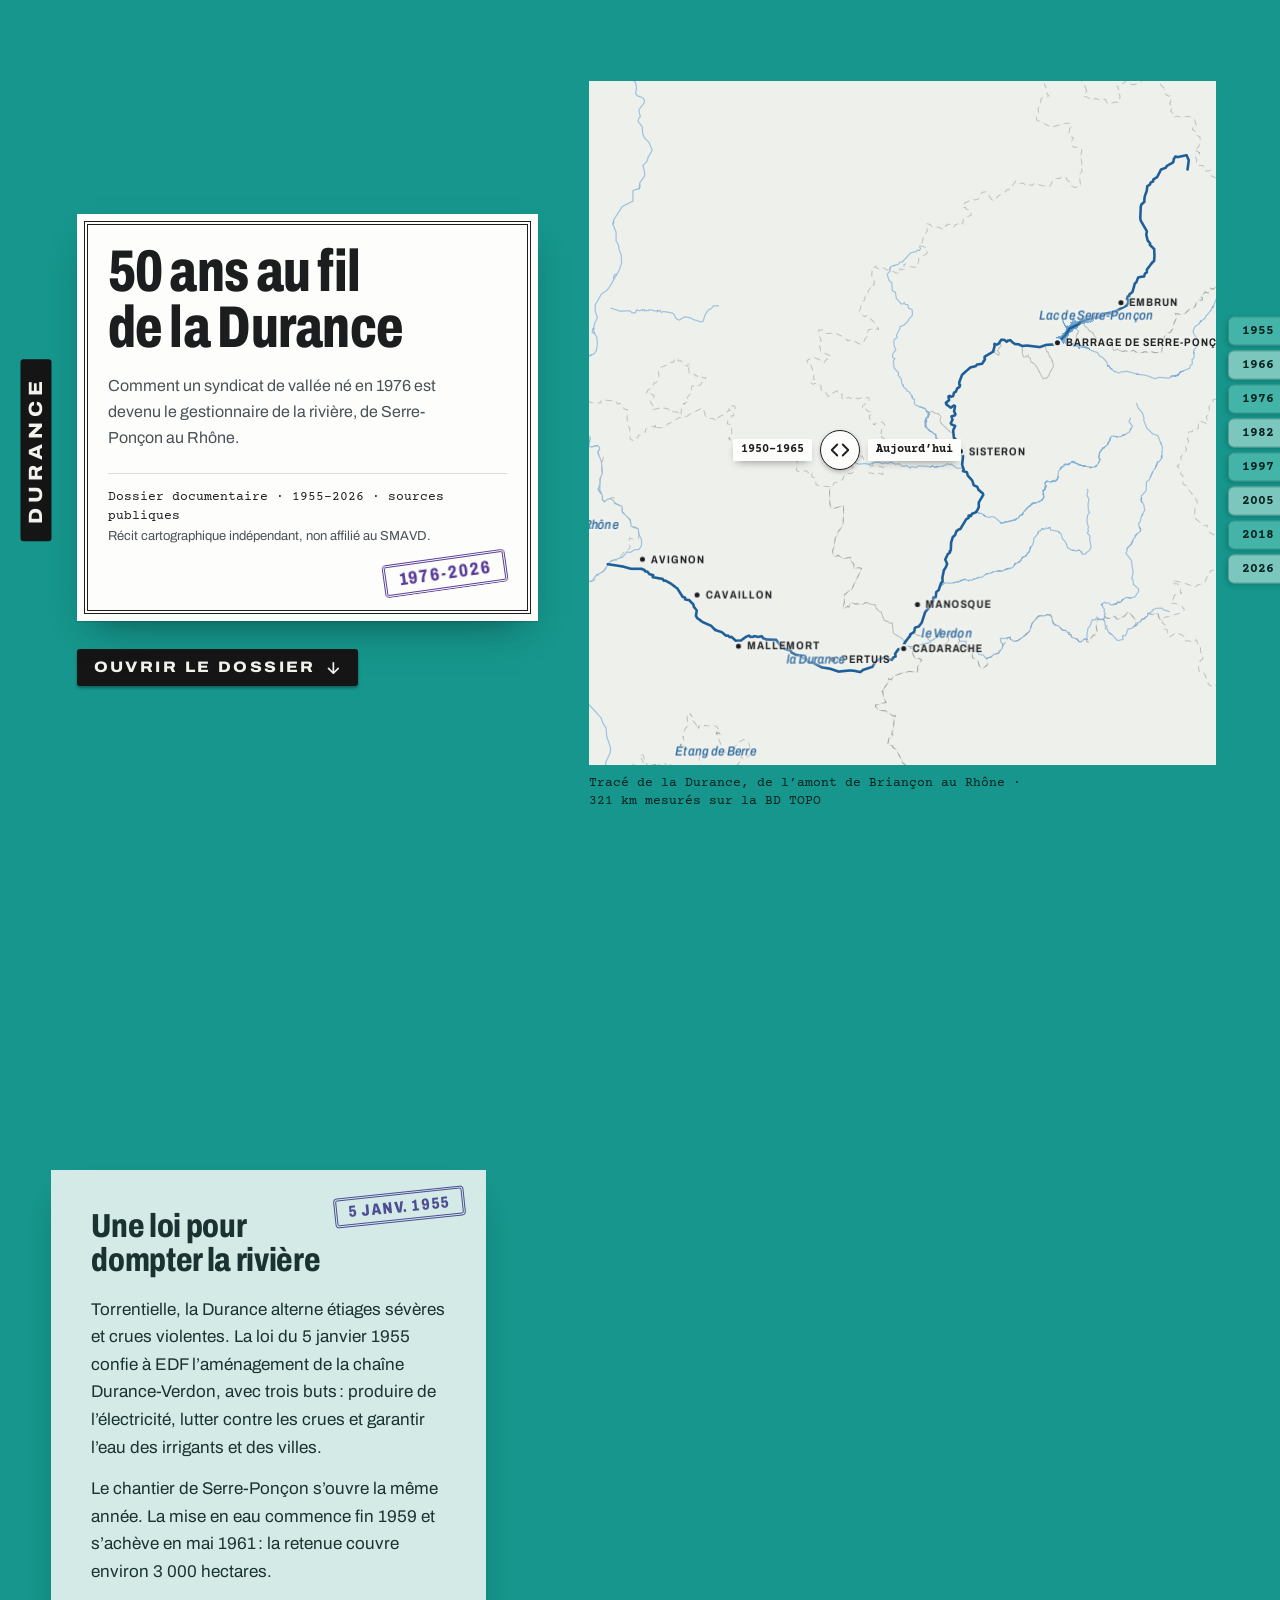
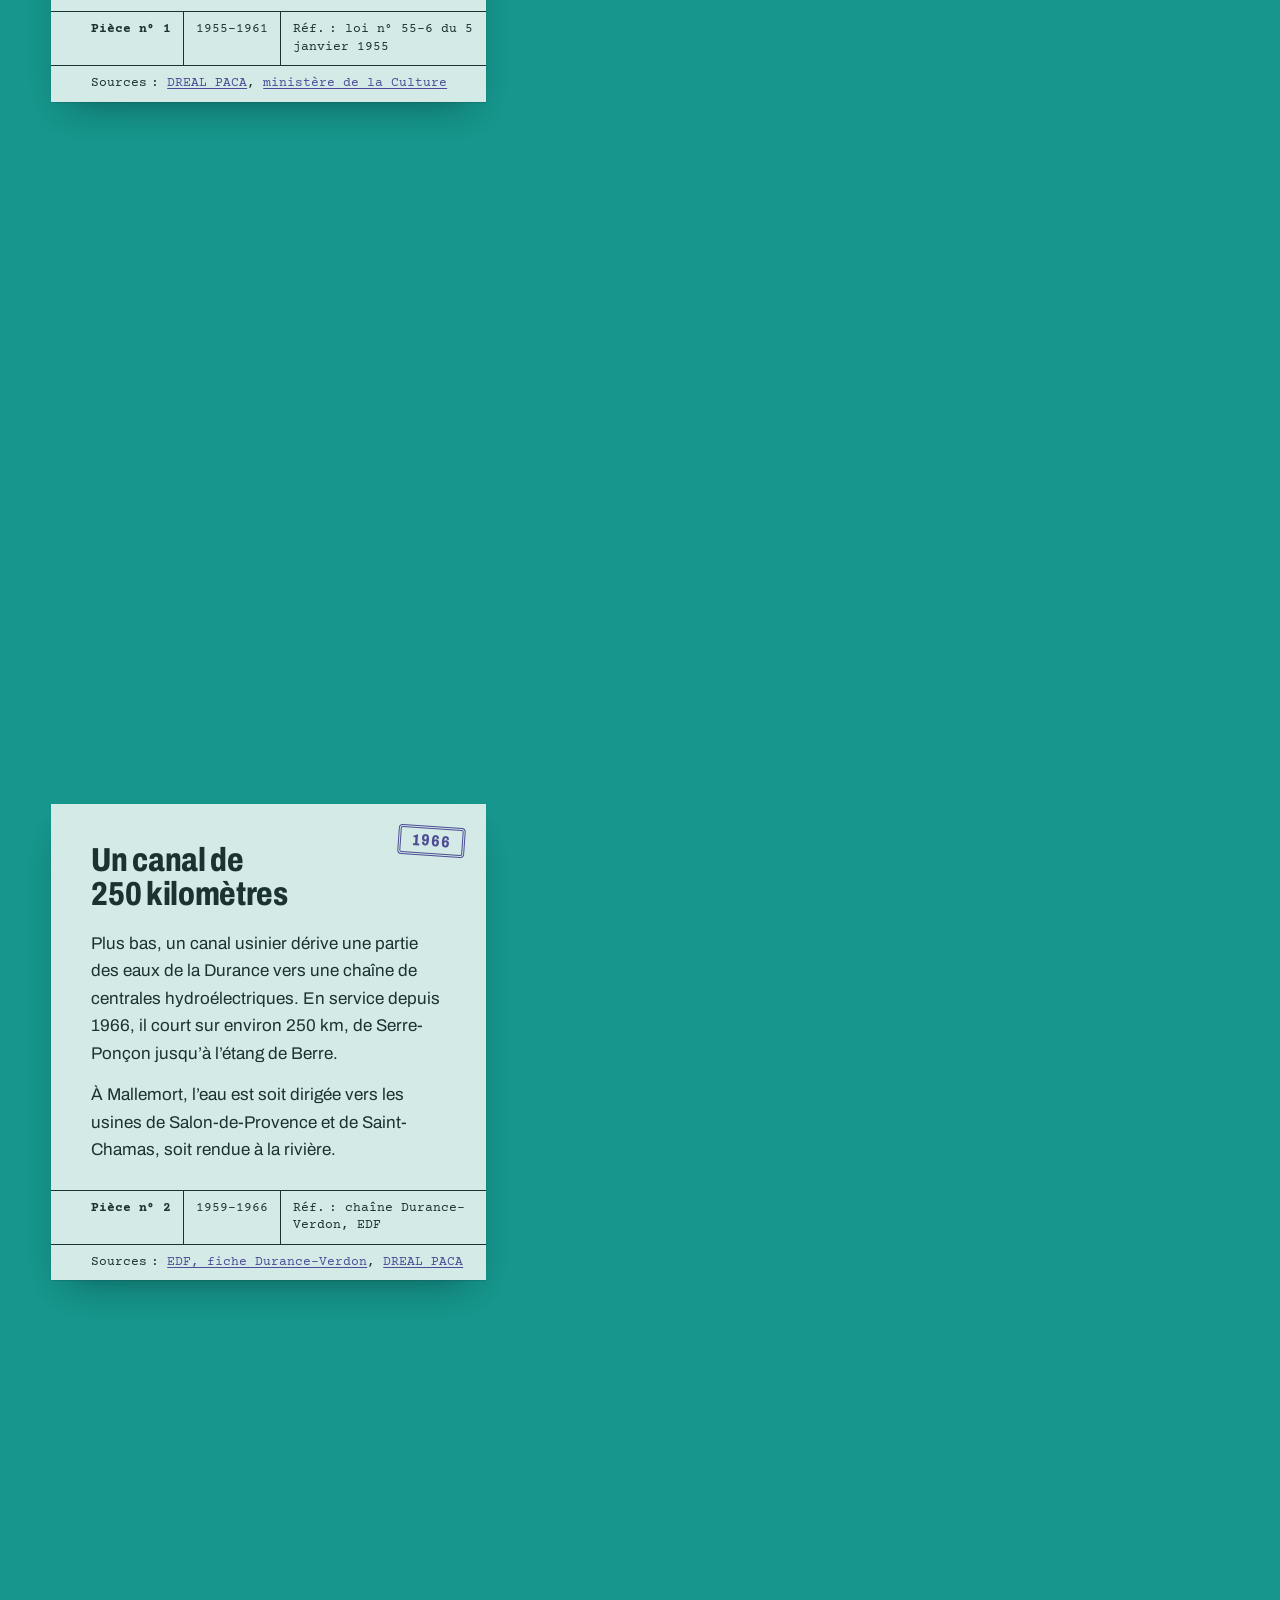
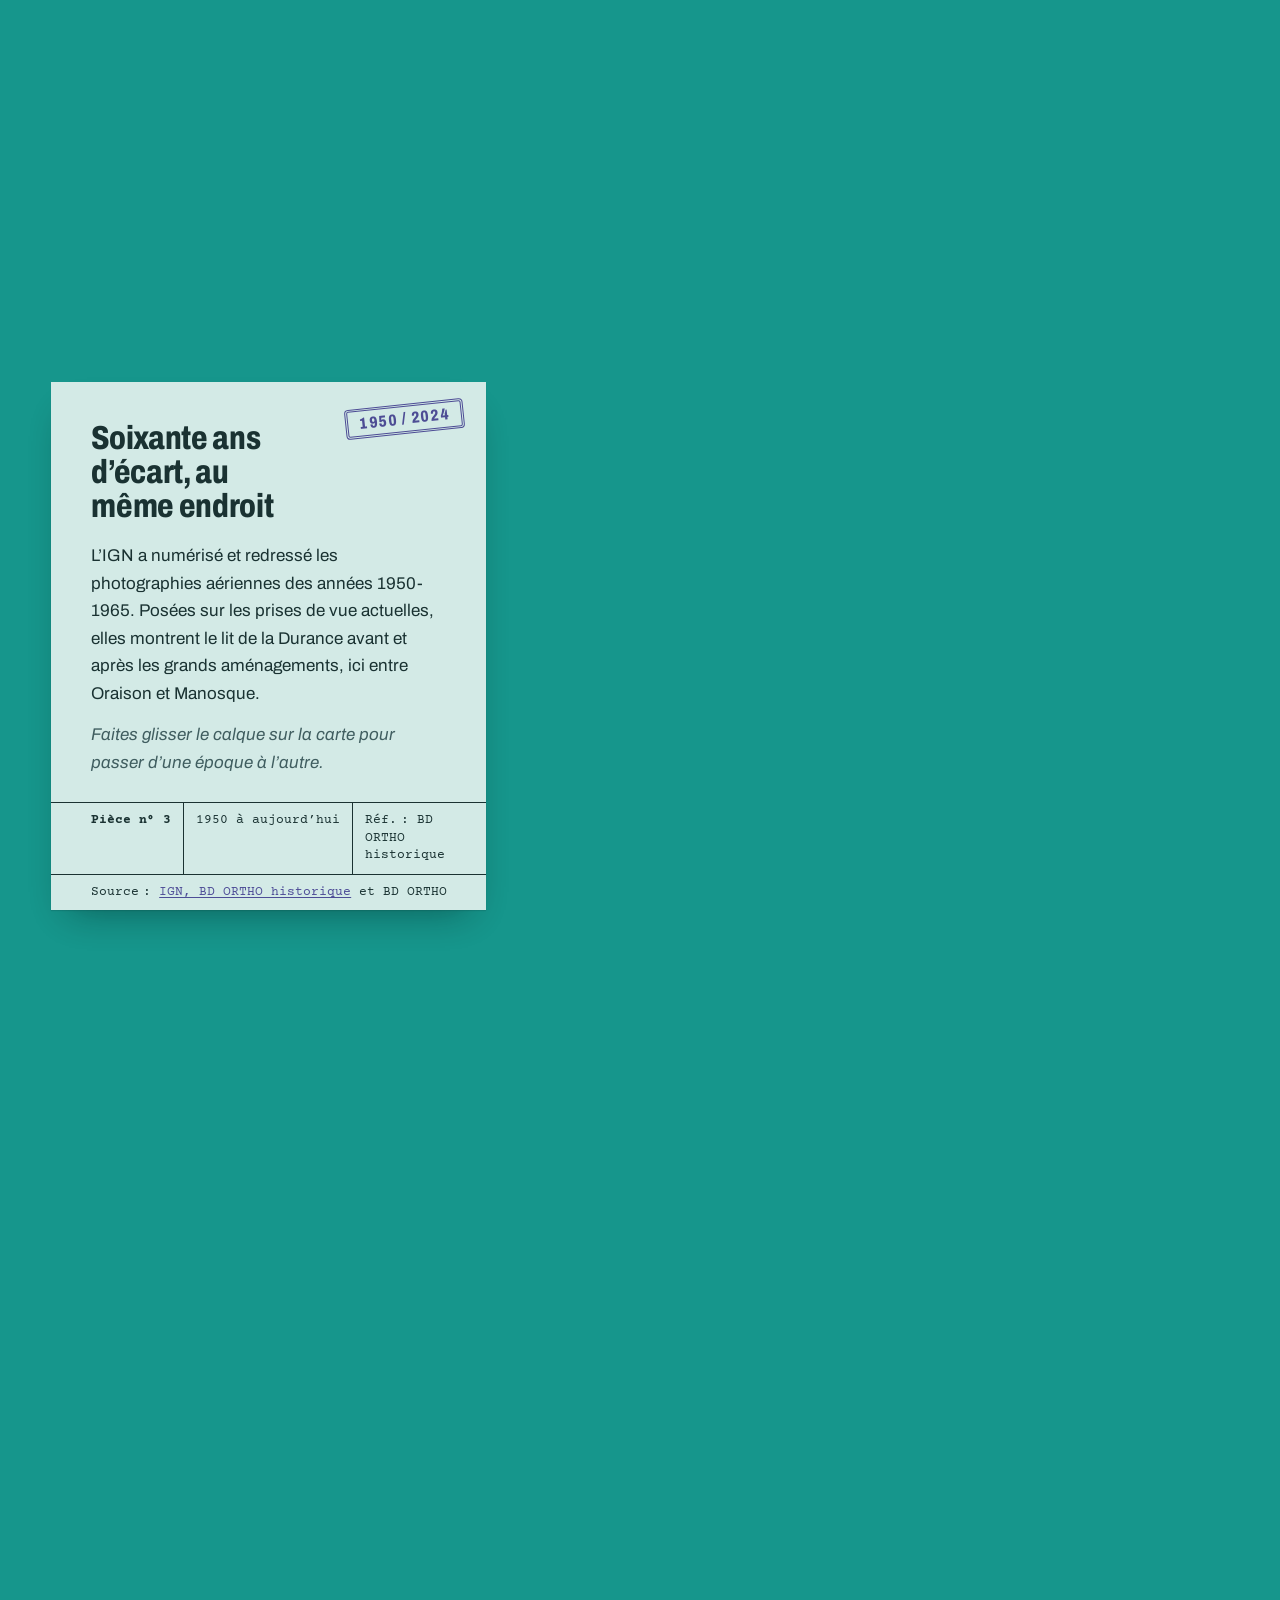
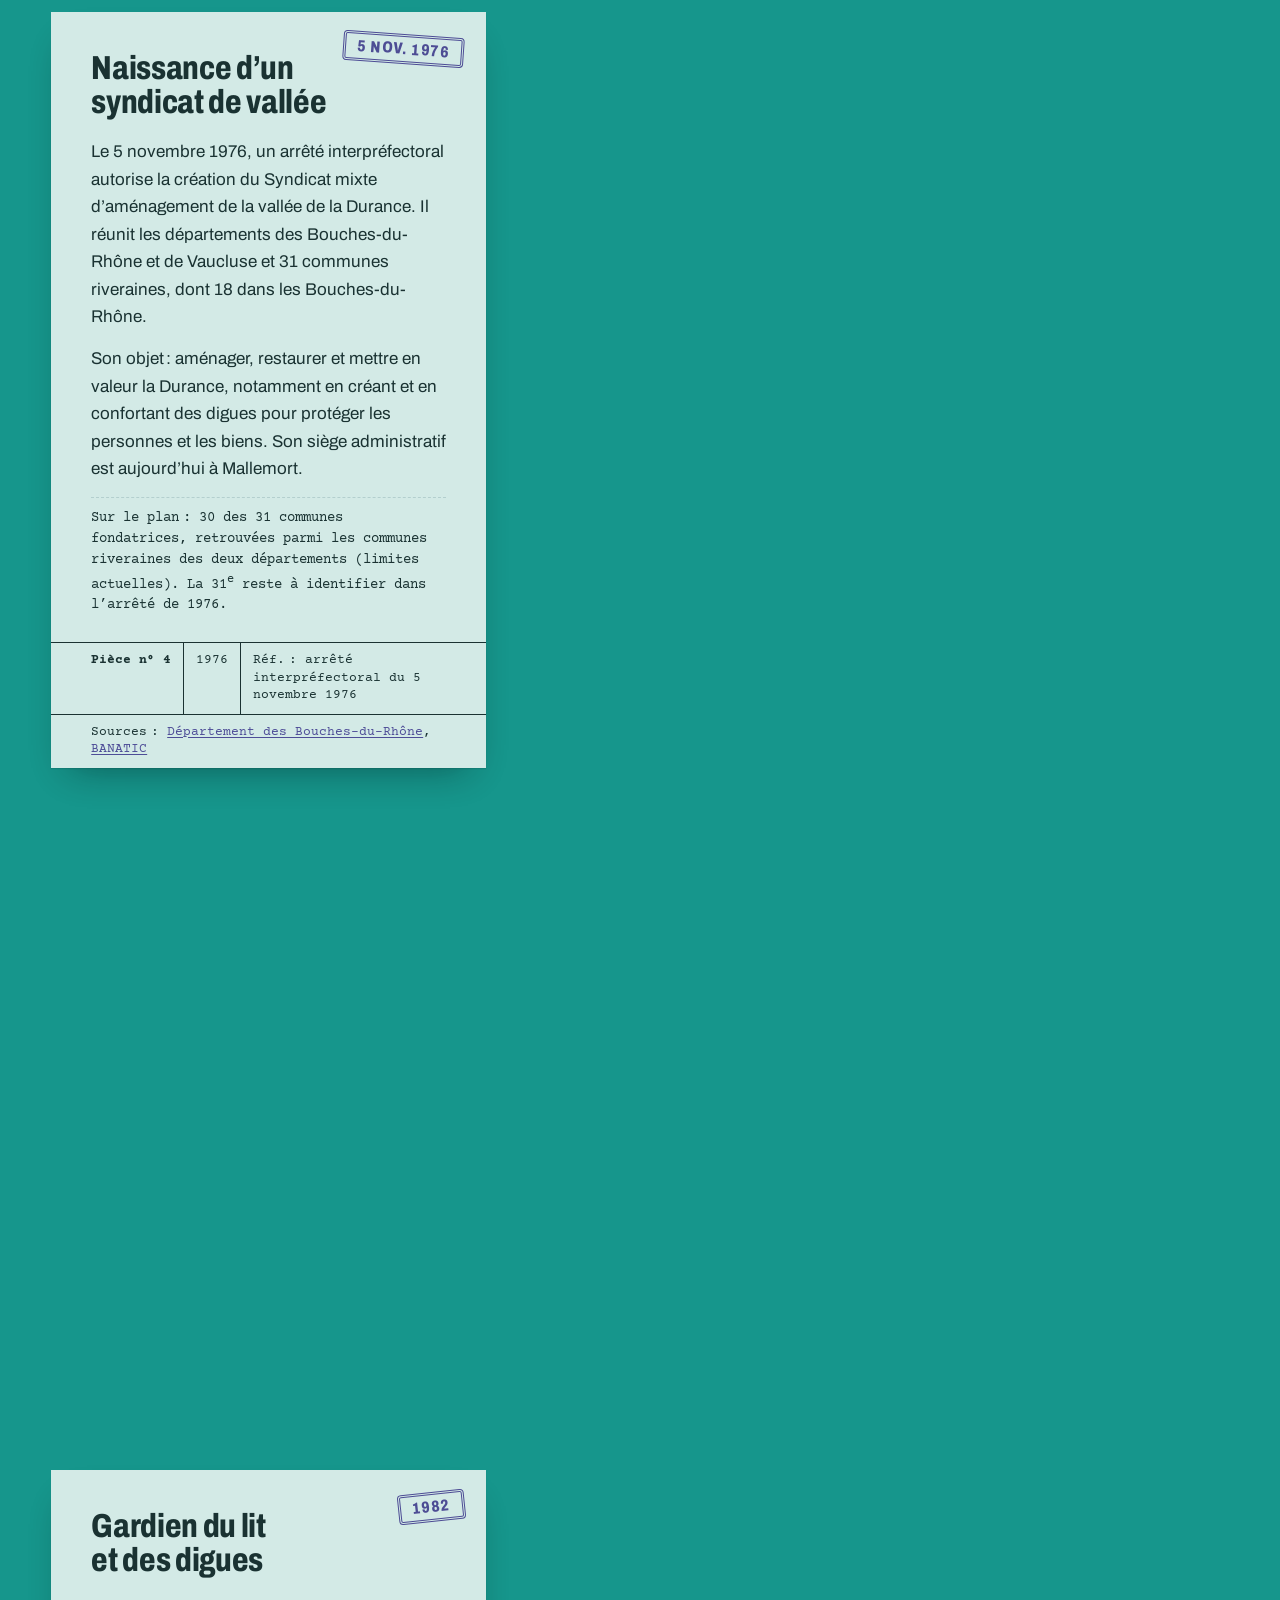
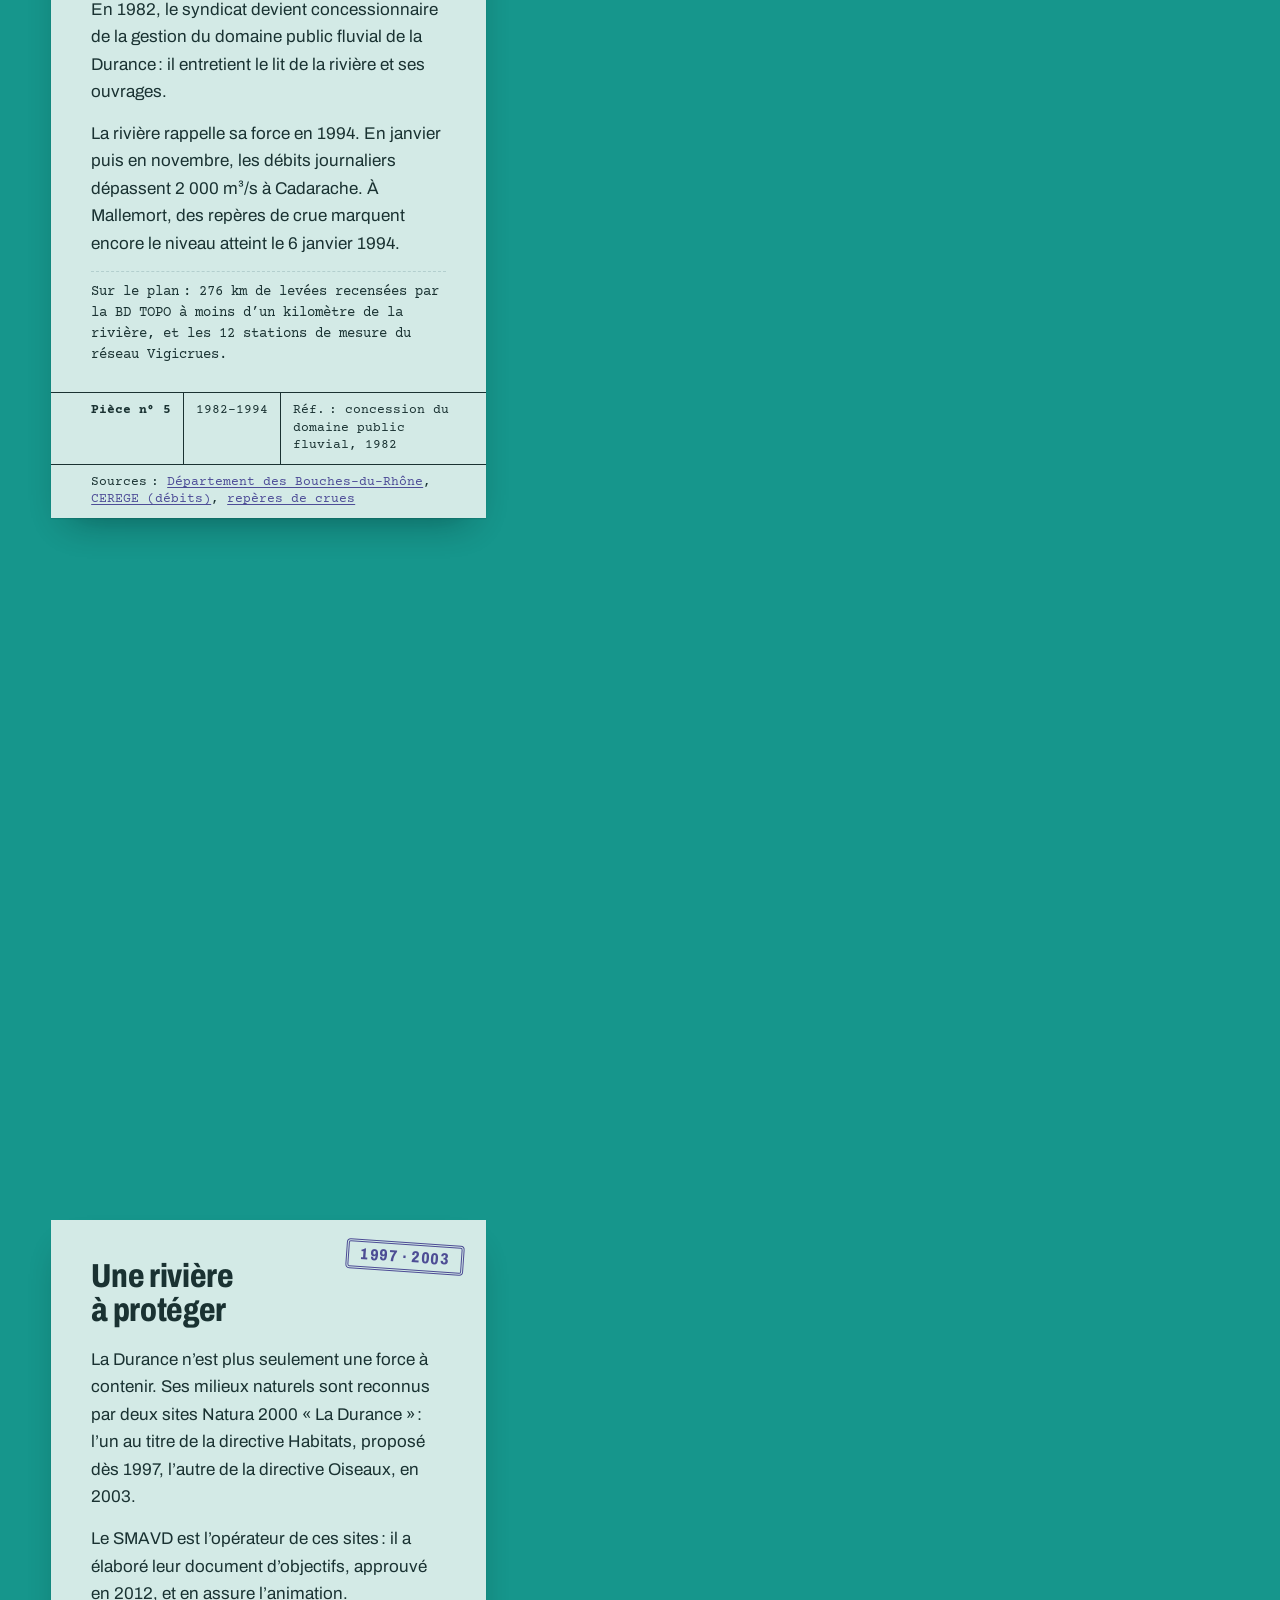
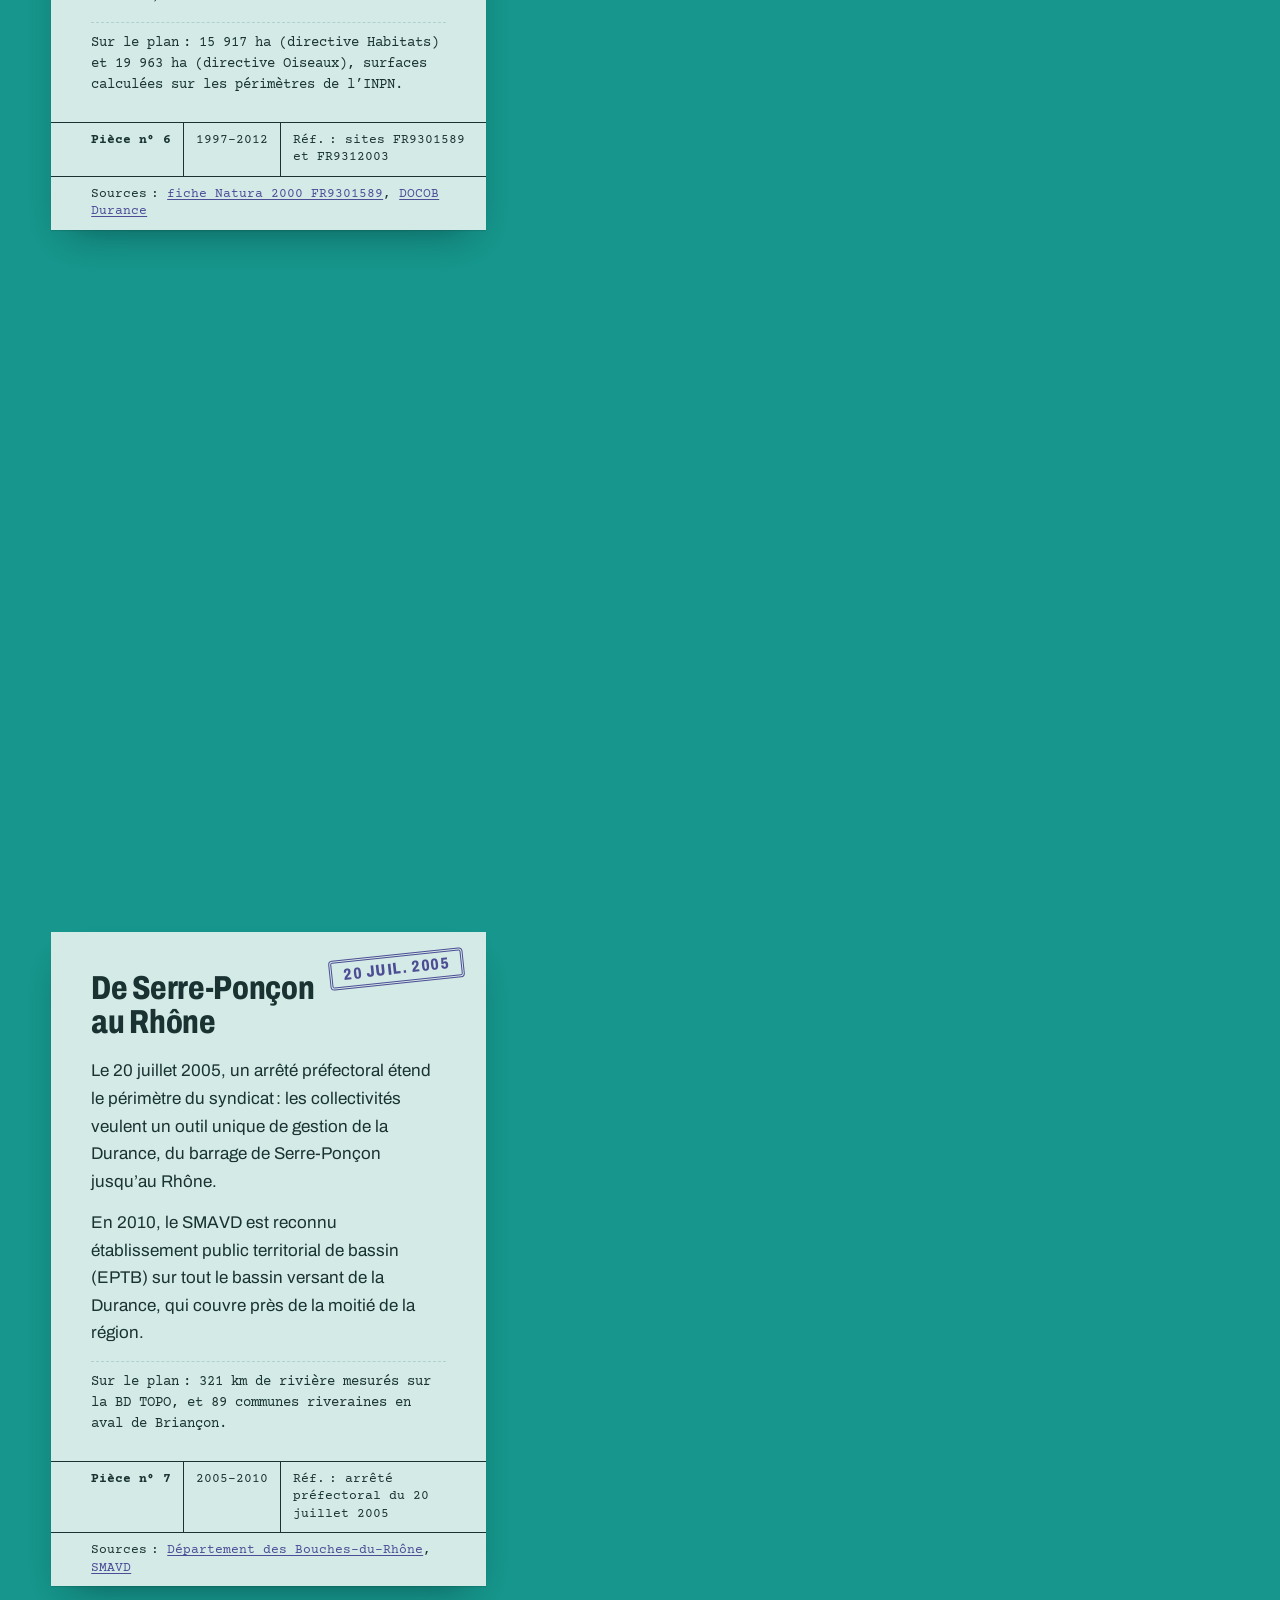
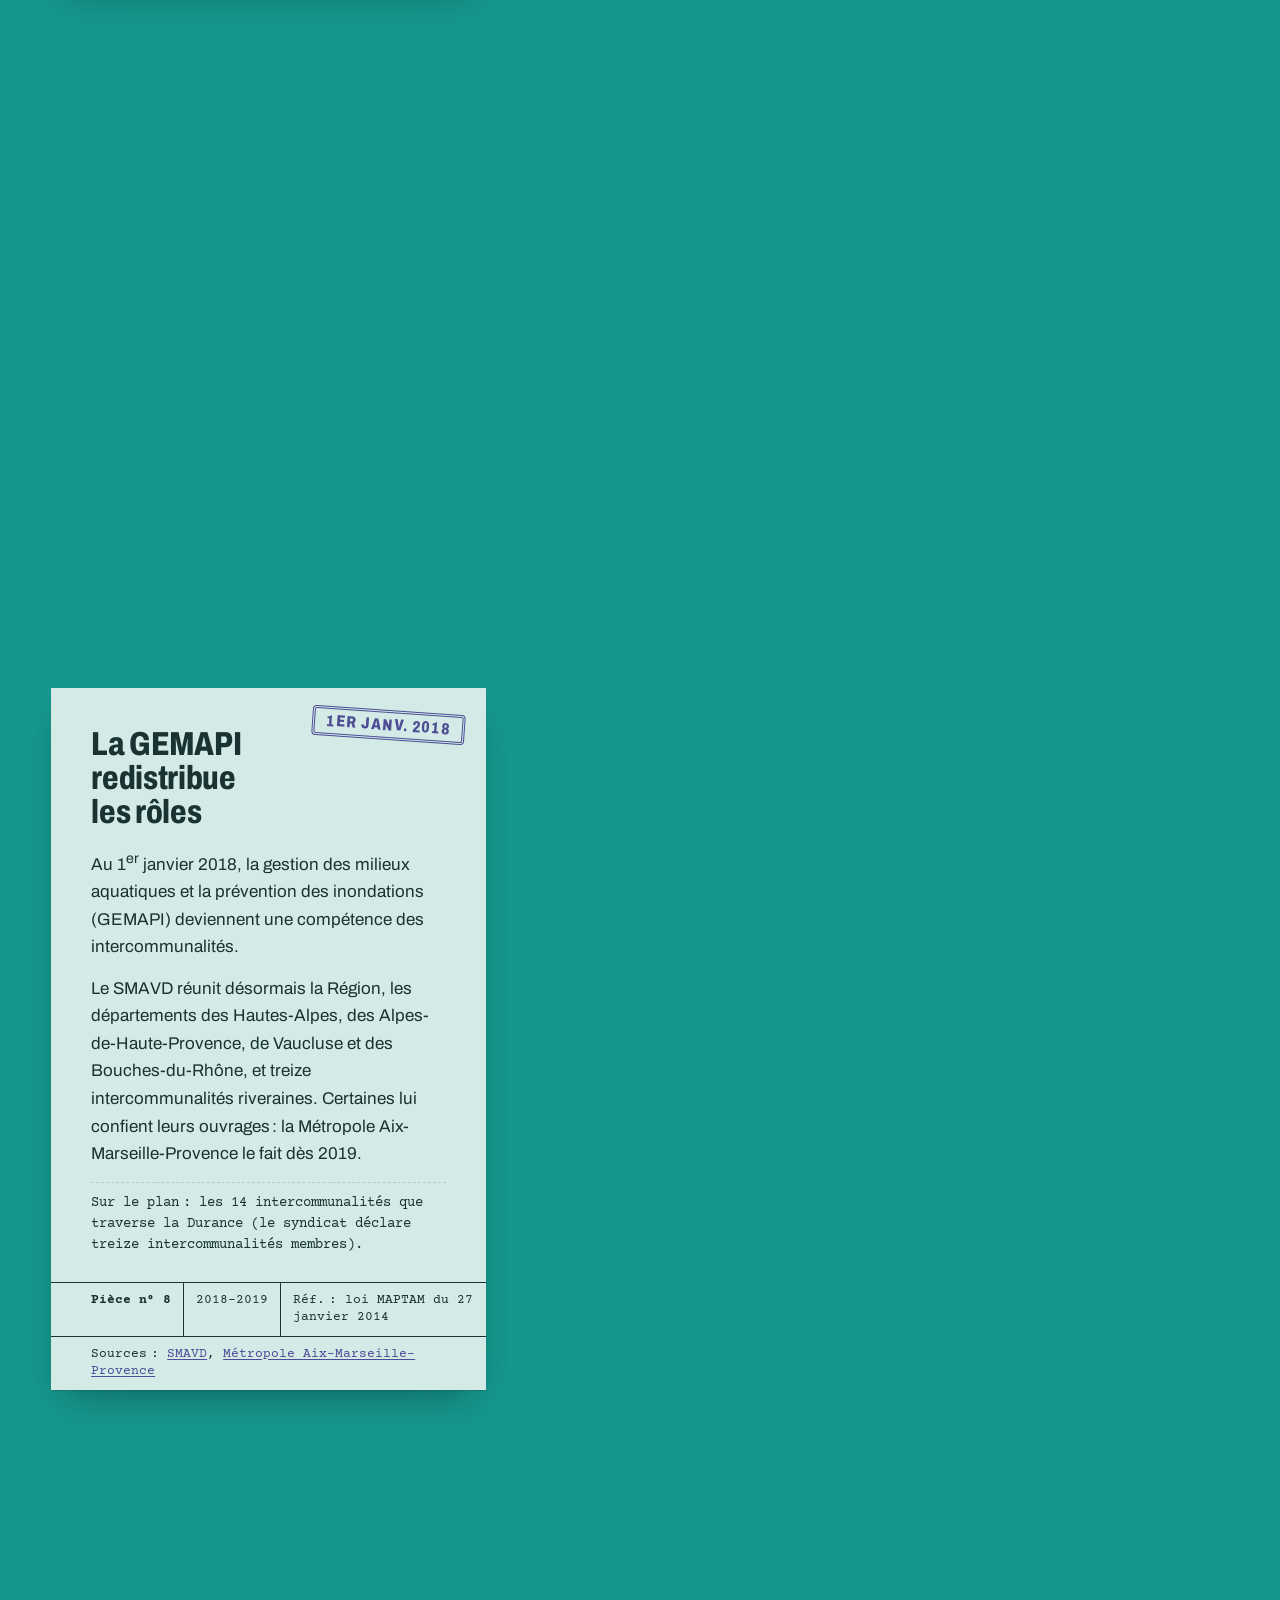
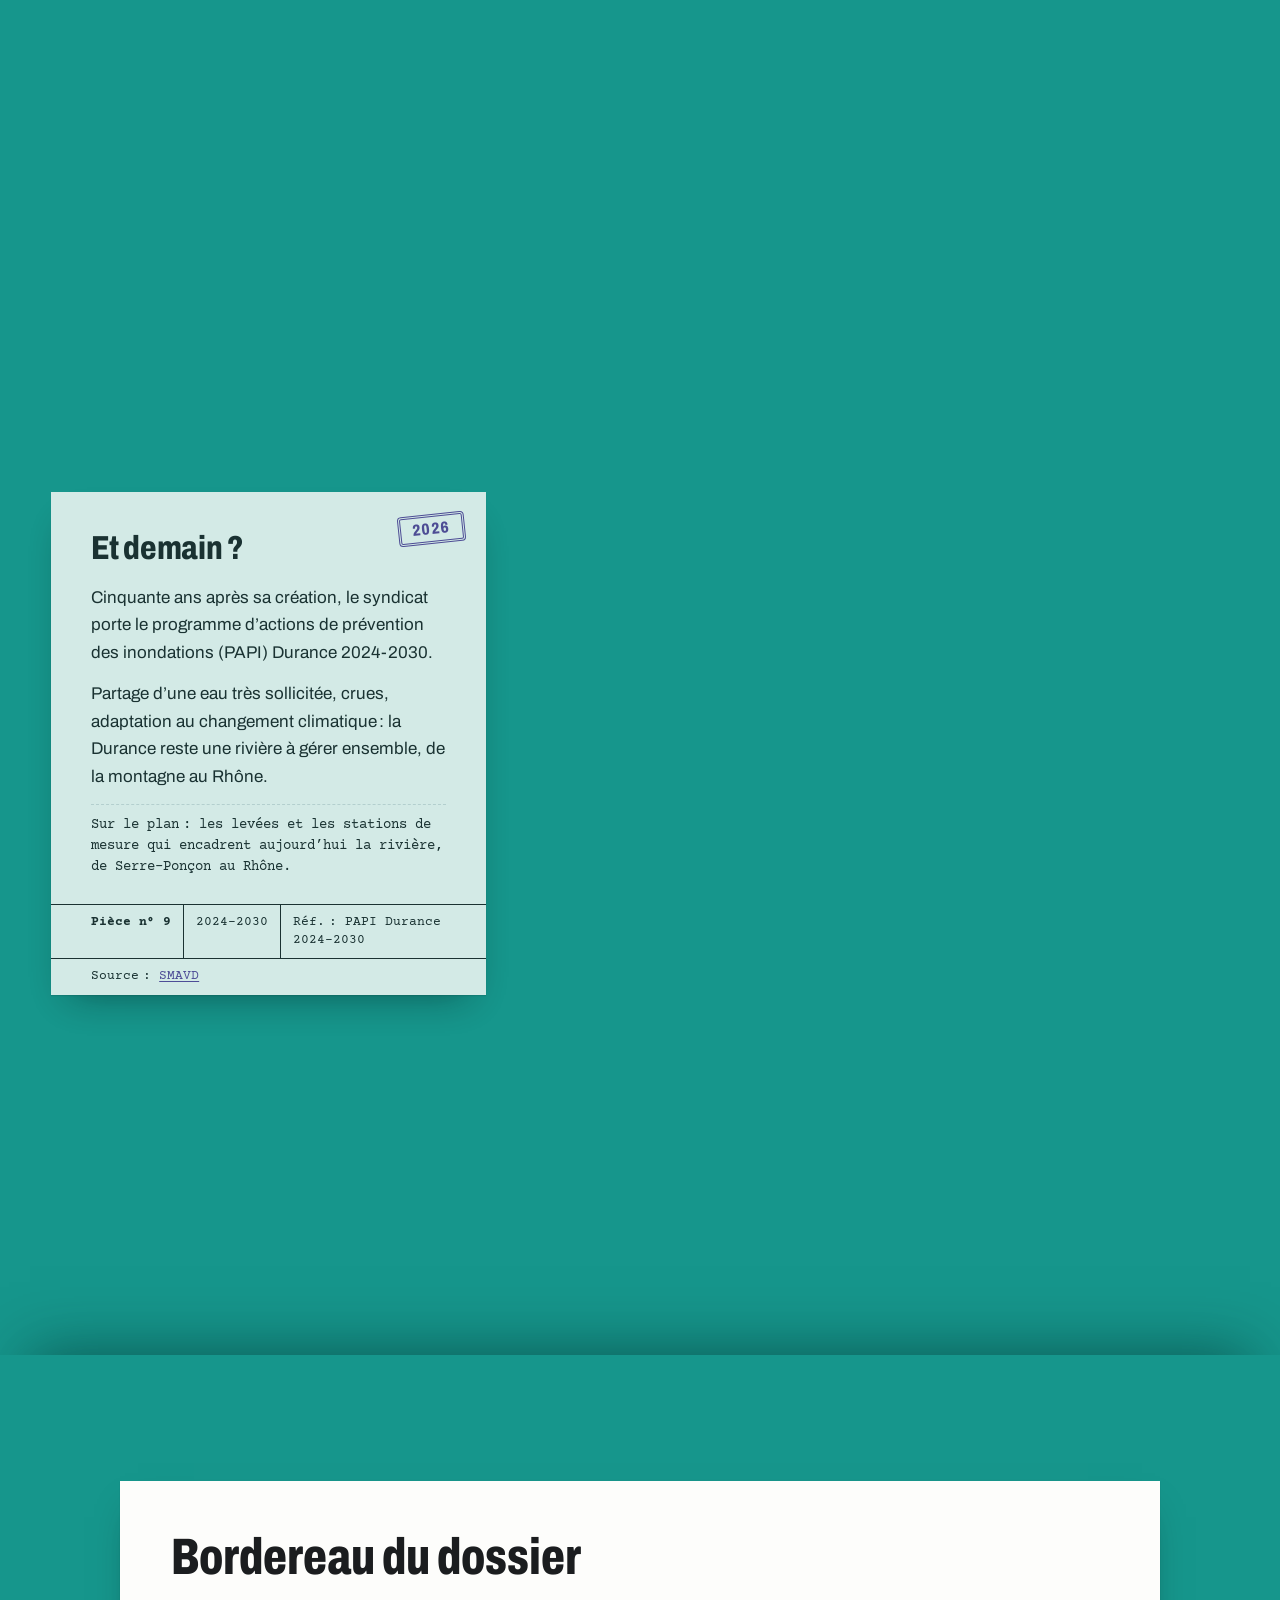
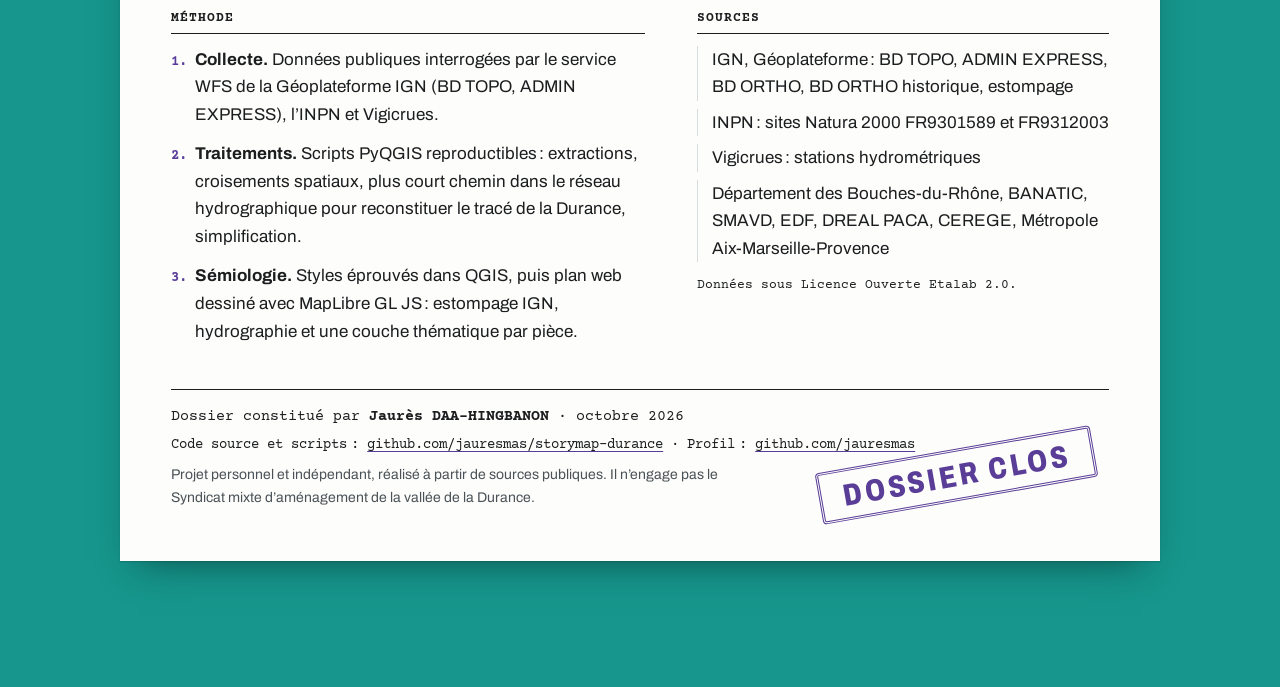
==== commit 74510ebe: "Tirets, liens du dépôt et README" ====
--- a/web/index.html
+++ b/web/index.html
@@ -3,7 +3,7 @@
 <head>
 <meta charset="utf-8">
 <meta name="viewport" content="width=device-width, initial-scale=1">
-<title>50 ans au fil de la Durance — récit cartographique</title>
+<title>50 ans au fil de la Durance, récit cartographique</title>
 <meta name="description" content="De la loi de 1955 à la GEMAPI&#8239;: l’histoire du Syndicat mixte d’aménagement de la vallée de la Durance racontée en cartes, à partir de données publiques.">
 <meta property="og:title" content="50 ans au fil de la Durance">
 <meta property="og:description" content="Récit cartographique indépendant&#8239;: 1955-2026, la Durance et le syndicat qui la gère.">
@@ -41,9 +41,9 @@
       <h1>50 ans au fil de la Durance</h1>
       <p class="etiquette-sous-titre">Comment un syndicat de vallée né en 1976 est devenu le gestionnaire de la rivière, de Serre-Ponçon au Rhône.</p>
       <div class="etiquette-pied">
-        <p class="etiquette-cote">Dossier documentaire · 1955 – 2026 · sources publiques<br>
+        <p class="etiquette-cote">Dossier documentaire · 1955-2026 · sources publiques<br>
           <span>Récit cartographique indépendant, non affilié au SMAVD.</span></p>
-        <p class="tampon tampon-couverture" aria-hidden="true">1976 – 2026</p>
+        <p class="tampon tampon-couverture" aria-hidden="true">1976-2026</p>
       </div>
     </div>
     <a class="bouton-dymo" href="#p-loi1955">
@@ -78,8 +78,8 @@
     </svg>
     <div class="c-echelle" id="c-echelle"><span class="c-barre"></span><span class="c-valeur">10 km</span></div>
   </div>
-  <p class="c-lecture" id="c-lecture" aria-live="off">—</p>
-  <p class="c-sources">IGN · INPN · Vigicrues — Licence Etalab 2.0 · MapLibre</p>
+  <p class="c-lecture" id="c-lecture" aria-live="off"></p>
+  <p class="c-sources">IGN · INPN · Vigicrues · Licence Etalab 2.0 · MapLibre</p>
   <button class="c-recentrer" id="c-recentrer" type="button" hidden>Recentrer le plan</button>
   <p class="c-alerte" id="c-alerte" role="status" hidden></p>
 </aside>
@@ -92,7 +92,7 @@
     <p>Torrentielle, la Durance alterne étiages sévères et crues violentes. La loi du 5 janvier 1955 confie à EDF l’aménagement de la chaîne Durance-Verdon, avec trois buts&#8239;: produire de l’électricité, lutter contre les crues et garantir l’eau des irrigants et des villes.</p>
     <p>Le chantier de Serre-Ponçon s’ouvre la même année. La mise en eau commence fin 1959 et s’achève en mai 1961&#8239;: la retenue couvre environ 3&nbsp;000 hectares.</p>
     <footer class="piece-pied">
-      <span>Pièce n°&nbsp;1</span><span>1955 – 1961</span><span class="piece-ref">Réf.&#8239;: loi n°&nbsp;55-6 du 5 janvier 1955</span>
+      <span>Pièce n°&nbsp;1</span><span>1955-1961</span><span class="piece-ref">Réf.&#8239;: loi n°&nbsp;55-6 du 5 janvier 1955</span>
       <span class="piece-sources">Sources&#8239;: <a href="https://www.paca.developpement-durable.gouv.fr/IMG/pdf/note_de_synthese-2.pdf">DREAL PACA</a>, <a href="https://www.culture.gouv.fr/regions/Drac-Provence-Alpes-Cote-d-Azur/Politique-et-actions-culturelles/Architecture-contemporaine-remarquable-en-Paca/le-label-architecture-contemporaine-remarquable-en-provence-alpes-cote-d-azur/Label-ACR-Hautes-Alpes/Espinasses-Rousset-Savines-le-Lac-Ouvrages-de-Serre-Poncon">ministère de la Culture</a></span>
     </footer>
   </article>
@@ -103,7 +103,7 @@
     <p>Plus bas, un canal usinier dérive une partie des eaux de la Durance vers une chaîne de centrales hydroélectriques. En service depuis 1966, il court sur environ 250&nbsp;km, de Serre-Ponçon jusqu’à l’étang de Berre.</p>
     <p>À Mallemort, l’eau est soit dirigée vers les usines de Salon-de-Provence et de Saint-Chamas, soit rendue à la rivière.</p>
     <footer class="piece-pied">
-      <span>Pièce n°&nbsp;2</span><span>1959 – 1966</span><span class="piece-ref">Réf.&#8239;: chaîne Durance-Verdon, EDF</span>
+      <span>Pièce n°&nbsp;2</span><span>1959-1966</span><span class="piece-ref">Réf.&#8239;: chaîne Durance-Verdon, EDF</span>
       <span class="piece-sources">Sources&#8239;: <a href="https://www.edf.fr/sites/groupe/files/Hydraulique/page%20durance%20verdon/fiche_edf_duranceverdon.pdf">EDF, fiche Durance-Verdon</a>, <a href="https://www.paca.developpement-durable.gouv.fr/IMG/pdf/note_de_synthese-2.pdf">DREAL PACA</a></span>
     </footer>
   </article>
@@ -114,7 +114,7 @@
     <p>L’IGN a numérisé et redressé les photographies aériennes des années 1950-1965. Posées sur les prises de vue actuelles, elles montrent le lit de la Durance avant et après les grands aménagements, ici entre Oraison et Manosque.</p>
     <p class="consigne">Faites glisser le calque sur la carte pour passer d’une époque à l’autre.</p>
     <footer class="piece-pied">
-      <span>Pièce n°&nbsp;3</span><span>1950 – aujourd’hui</span><span class="piece-ref">Réf.&#8239;: BD ORTHO historique</span>
+      <span>Pièce n°&nbsp;3</span><span>1950 à aujourd’hui</span><span class="piece-ref">Réf.&#8239;: BD ORTHO historique</span>
       <span class="piece-sources">Source&#8239;: <a href="https://cartes.gouv.fr/rechercher-une-donnee/dataset/IGNF_BD-ORTHO-HISTO">IGN, BD ORTHO historique</a> et BD ORTHO</span>
     </footer>
   </article>
@@ -138,7 +138,7 @@
     <p>La rivière rappelle sa force en 1994. En janvier puis en novembre, les débits journaliers dépassent 2&nbsp;000&nbsp;m³/s à Cadarache. À Mallemort, des repères de crue marquent encore le niveau atteint le 6 janvier 1994.</p>
     <p class="mesure">Sur le plan&#8239;: 276&nbsp;km de levées recensées par la BD TOPO à moins d’un kilomètre de la rivière, et les 12 stations de mesure du réseau Vigicrues.</p>
     <footer class="piece-pied">
-      <span>Pièce n°&nbsp;5</span><span>1982 – 1994</span><span class="piece-ref">Réf.&#8239;: concession du domaine public fluvial, 1982</span>
+      <span>Pièce n°&nbsp;5</span><span>1982-1994</span><span class="piece-ref">Réf.&#8239;: concession du domaine public fluvial, 1982</span>
       <span class="piece-sources">Sources&#8239;: <a href="https://www.departement13.fr/uploads/delibs/R0XUV.pdf">Département des Bouches-du-Rhône</a>, <a href="https://biosisol.cerege.fr/squelettes/pdf/SourcesDoc/1994.pdf">CEREGE (débits)</a>, <a href="https://www.reperesdecrues.developpement-durable.gouv.fr/">repères de crues</a></span>
     </footer>
   </article>
@@ -150,7 +150,7 @@
     <p>Le SMAVD est l’opérateur de ces sites&#8239;: il a élaboré leur document d’objectifs, approuvé en 2012, et en assure l’animation.</p>
     <p class="mesure">Sur le plan&#8239;: 15&nbsp;917&nbsp;ha (directive Habitats) et 19&nbsp;963&nbsp;ha (directive Oiseaux), surfaces calculées sur les périmètres de l’INPN.</p>
     <footer class="piece-pied">
-      <span>Pièce n°&nbsp;6</span><span>1997 – 2012</span><span class="piece-ref">Réf.&#8239;: sites FR9301589 et FR9312003</span>
+      <span>Pièce n°&nbsp;6</span><span>1997-2012</span><span class="piece-ref">Réf.&#8239;: sites FR9301589 et FR9312003</span>
       <span class="piece-sources">Sources&#8239;: <a href="https://www.paca.developpement-durable.gouv.fr/IMG/pdf/annexe_9.3_fr9301589_fiche_n2000.pdf">fiche Natura 2000 FR9301589</a>, <a href="https://www.smavd.org/wp-content/uploads/2023/02/2012-SMAVD-DOCOB-Durance-Synthese.pdf">DOCOB Durance</a></span>
     </footer>
   </article>
@@ -162,7 +162,7 @@
     <p>En 2010, le SMAVD est reconnu établissement public territorial de bassin (EPTB) sur tout le bassin versant de la Durance, qui couvre près de la moitié de la région.</p>
     <p class="mesure">Sur le plan&#8239;: 321&nbsp;km de rivière mesurés sur la BD TOPO, et 89 communes riveraines en aval de Briançon.</p>
     <footer class="piece-pied">
-      <span>Pièce n°&nbsp;7</span><span>2005 – 2010</span><span class="piece-ref">Réf.&#8239;: arrêté préfectoral du 20 juillet 2005</span>
+      <span>Pièce n°&nbsp;7</span><span>2005-2010</span><span class="piece-ref">Réf.&#8239;: arrêté préfectoral du 20 juillet 2005</span>
       <span class="piece-sources">Sources&#8239;: <a href="https://www.departement13.fr/uploads/delibs/R0XUV.pdf">Département des Bouches-du-Rhône</a>, <a href="https://www.smavd.org/eptb-durance/">SMAVD</a></span>
     </footer>
   </article>
@@ -174,7 +174,7 @@
     <p>Le SMAVD réunit désormais la Région, les départements des Hautes-Alpes, des Alpes-de-Haute-Provence, de Vaucluse et des Bouches-du-Rhône, et treize intercommunalités riveraines. Certaines lui confient leurs ouvrages&#8239;: la Métropole Aix-Marseille-Provence le fait dès 2019.</p>
     <p class="mesure">Sur le plan&#8239;: les 14 intercommunalités que traverse la Durance (le syndicat déclare treize intercommunalités membres).</p>
     <footer class="piece-pied">
-      <span>Pièce n°&nbsp;8</span><span>2018 – 2019</span><span class="piece-ref">Réf.&#8239;: loi MAPTAM du 27 janvier 2014</span>
+      <span>Pièce n°&nbsp;8</span><span>2018-2019</span><span class="piece-ref">Réf.&#8239;: loi MAPTAM du 27 janvier 2014</span>
       <span class="piece-sources">Sources&#8239;: <a href="https://www.smavd.org/eptb-durance/">SMAVD</a>, <a href="https://deliberations.ampmetropole.fr/documents/metropole/deliberations/2021/10/07/DELIBERATION/D0FHE.pdf">Métropole Aix-Marseille-Provence</a></span>
     </footer>
   </article>
@@ -186,7 +186,7 @@
     <p>Partage d’une eau très sollicitée, crues, adaptation au changement climatique&#8239;: la Durance reste une rivière à gérer ensemble, de la montagne au Rhône.</p>
     <p class="mesure">Sur le plan&#8239;: les levées et les stations de mesure qui encadrent aujourd’hui la rivière, de Serre-Ponçon au Rhône.</p>
     <footer class="piece-pied">
-      <span>Pièce n°&nbsp;9</span><span>2024 – 2030</span><span class="piece-ref">Réf.&#8239;: PAPI Durance 2024-2030</span>
+      <span>Pièce n°&nbsp;9</span><span>2024-2030</span><span class="piece-ref">Réf.&#8239;: PAPI Durance 2024-2030</span>
       <span class="piece-sources">Source&#8239;: <a href="https://www.smavd.org/">SMAVD</a></span>
     </footer>
   </article>
@@ -217,8 +217,7 @@
       </div>
     </div>
     <p class="signature">Dossier constitué par <b>Jaurès DAA-HINGBANON</b> · octobre 2026</p>
-    <!-- À compléter avant publication : adresse du dépôt de code et lien de contact -->
-    <p class="liens">Code source et scripts&#8239;: <span class="a-completer">lien du dépôt à ajouter</span> · Contact&#8239;: <span class="a-completer">lien à ajouter</span></p>
+    <p class="liens">Code source et scripts&#8239;: <a href="https://github.com/jauresmas/storymap-durance">github.com/jauresmas/storymap-durance</a> · Profil&#8239;: <a href="https://github.com/jauresmas">github.com/jauresmas</a></p>
     <p class="avertissement">Projet personnel et indépendant, réalisé à partir de sources publiques. Il n’engage pas le Syndicat mixte d’aménagement de la vallée de la Durance.</p>
     <p class="tampon tampon-clos" aria-hidden="true">Dossier clos</p>
   </div>
